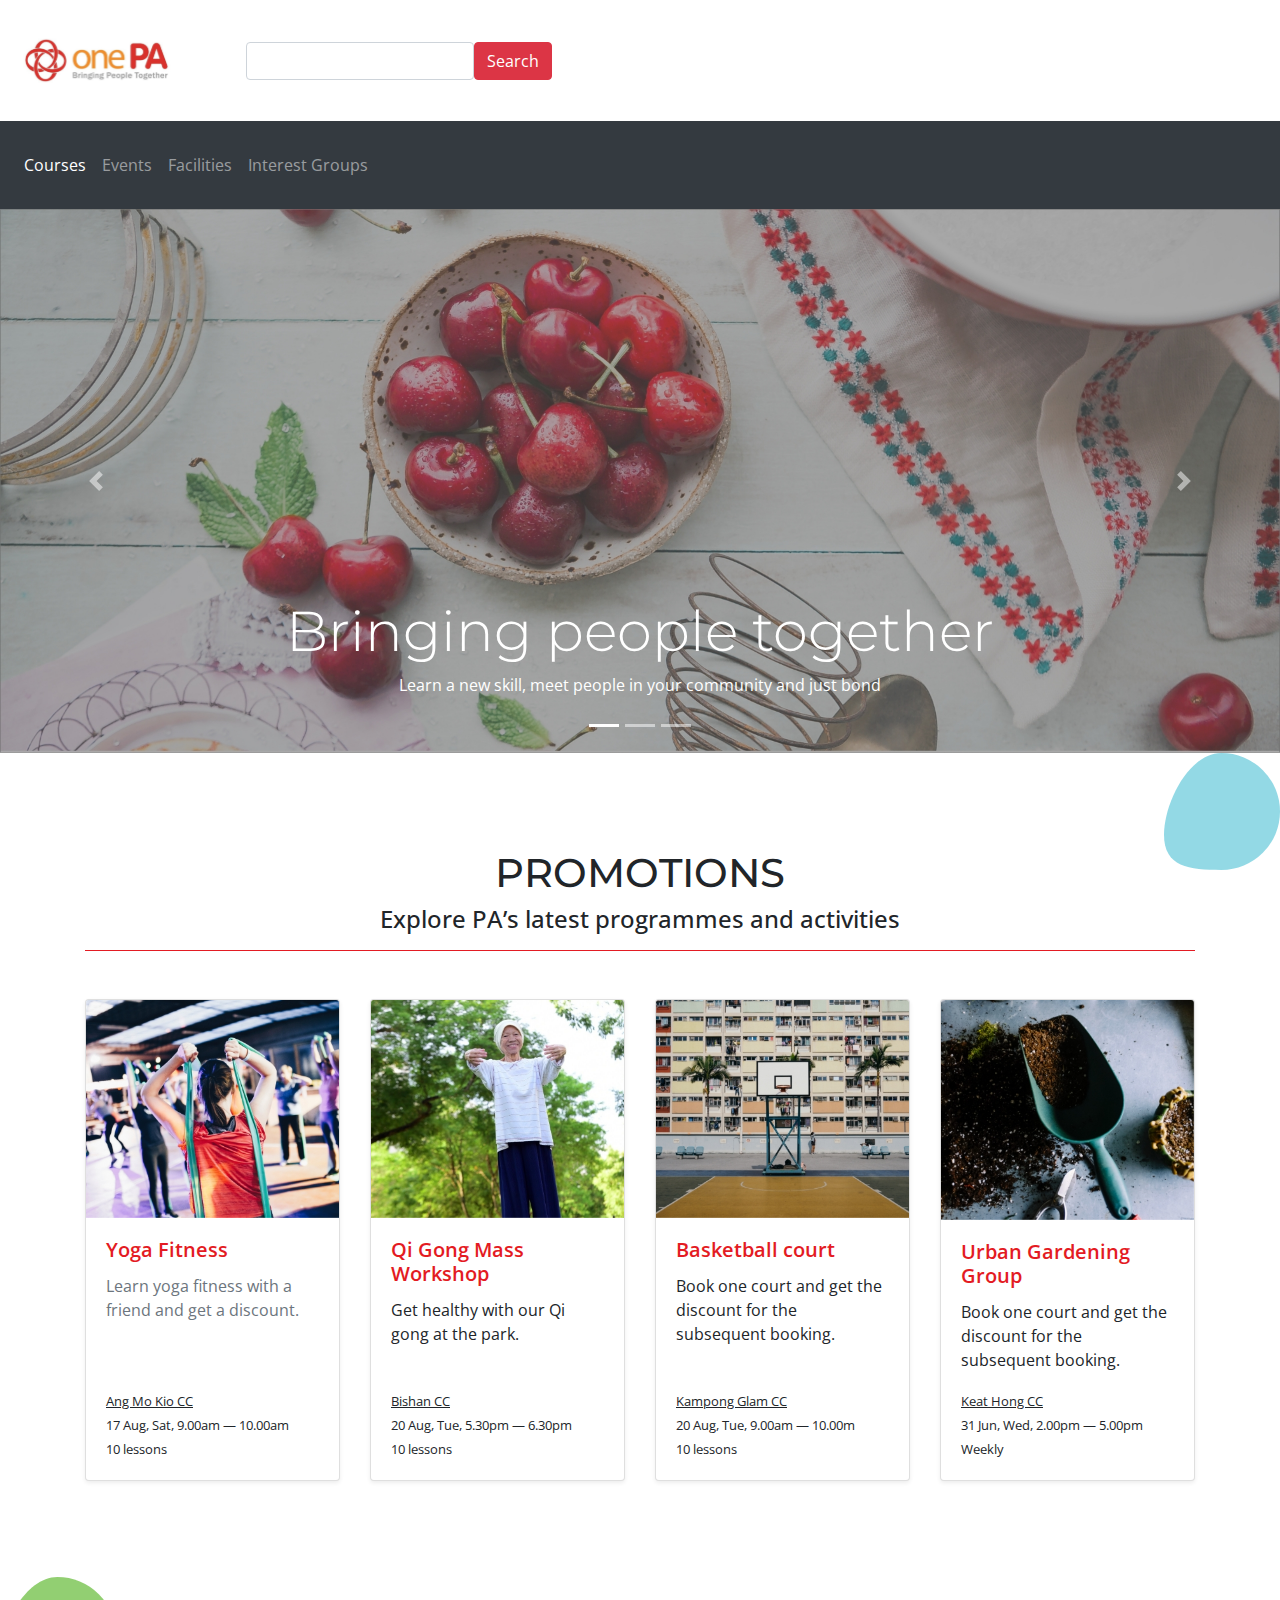
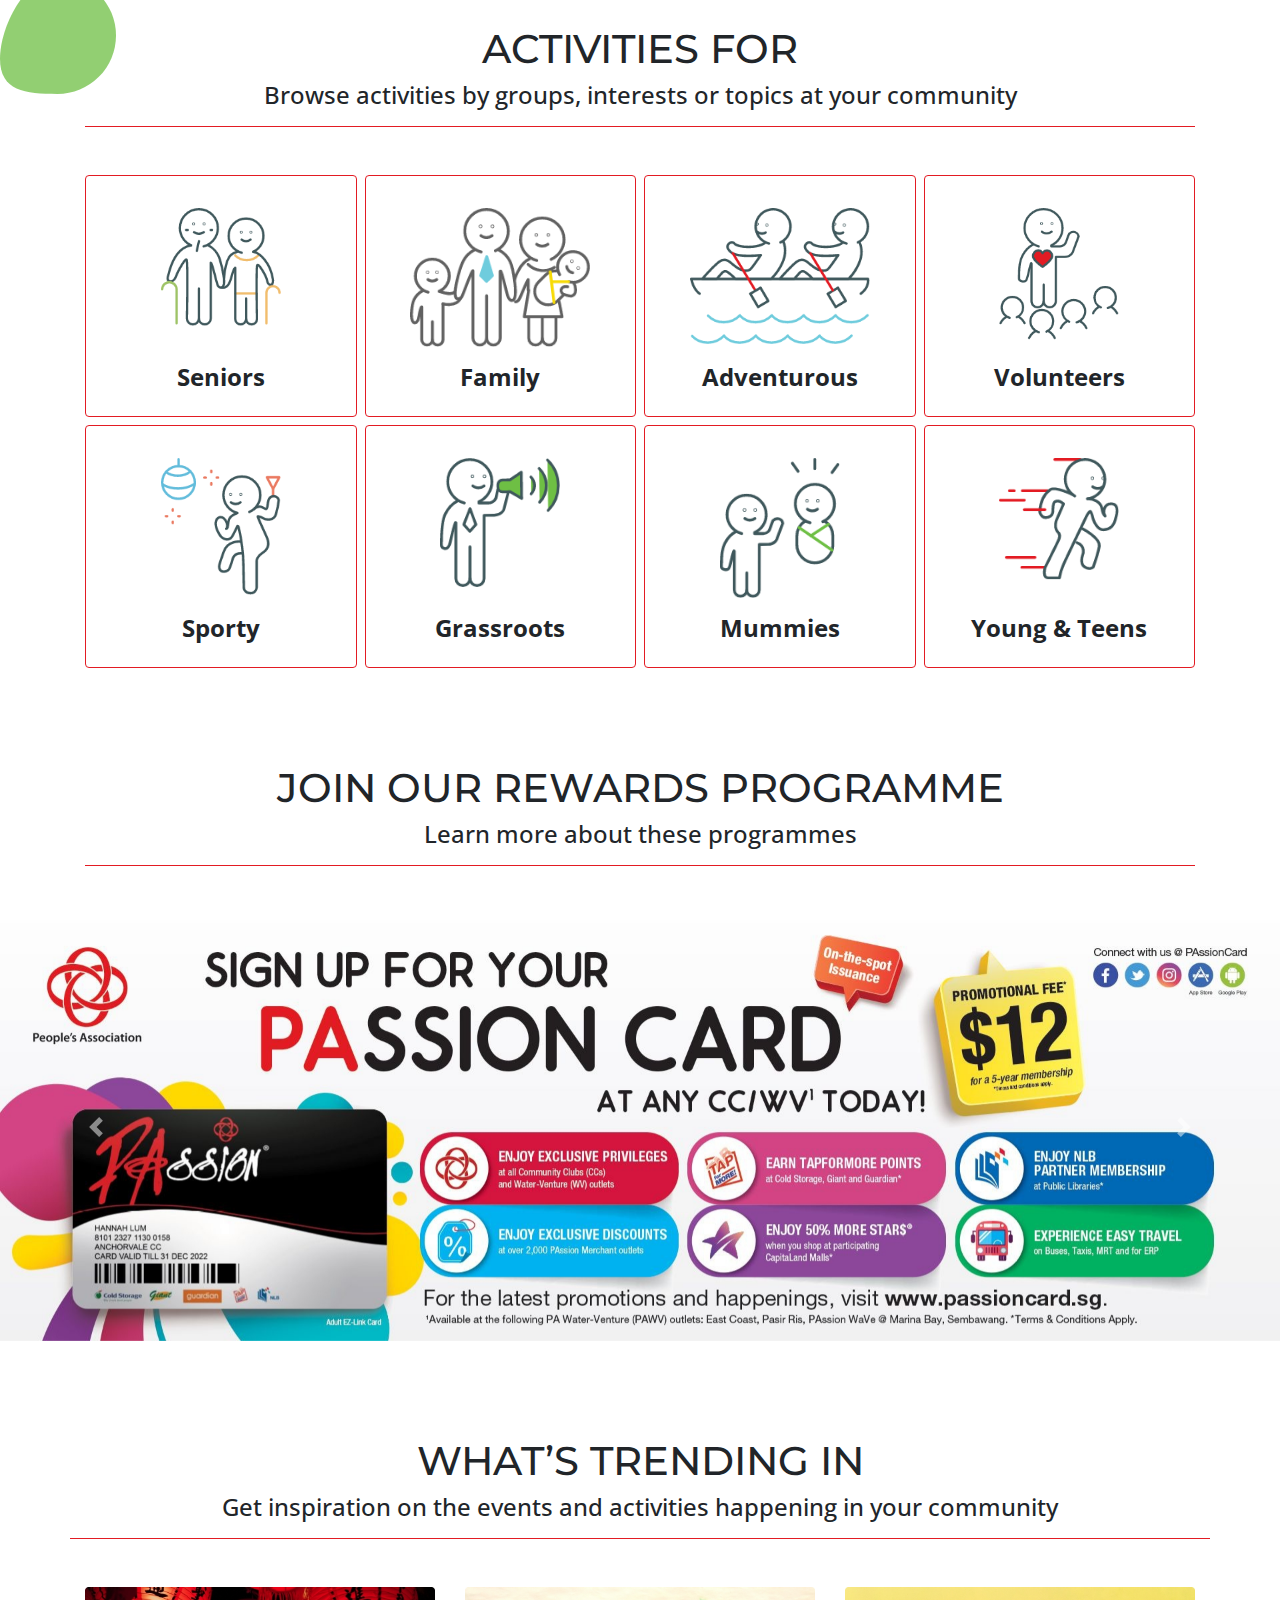
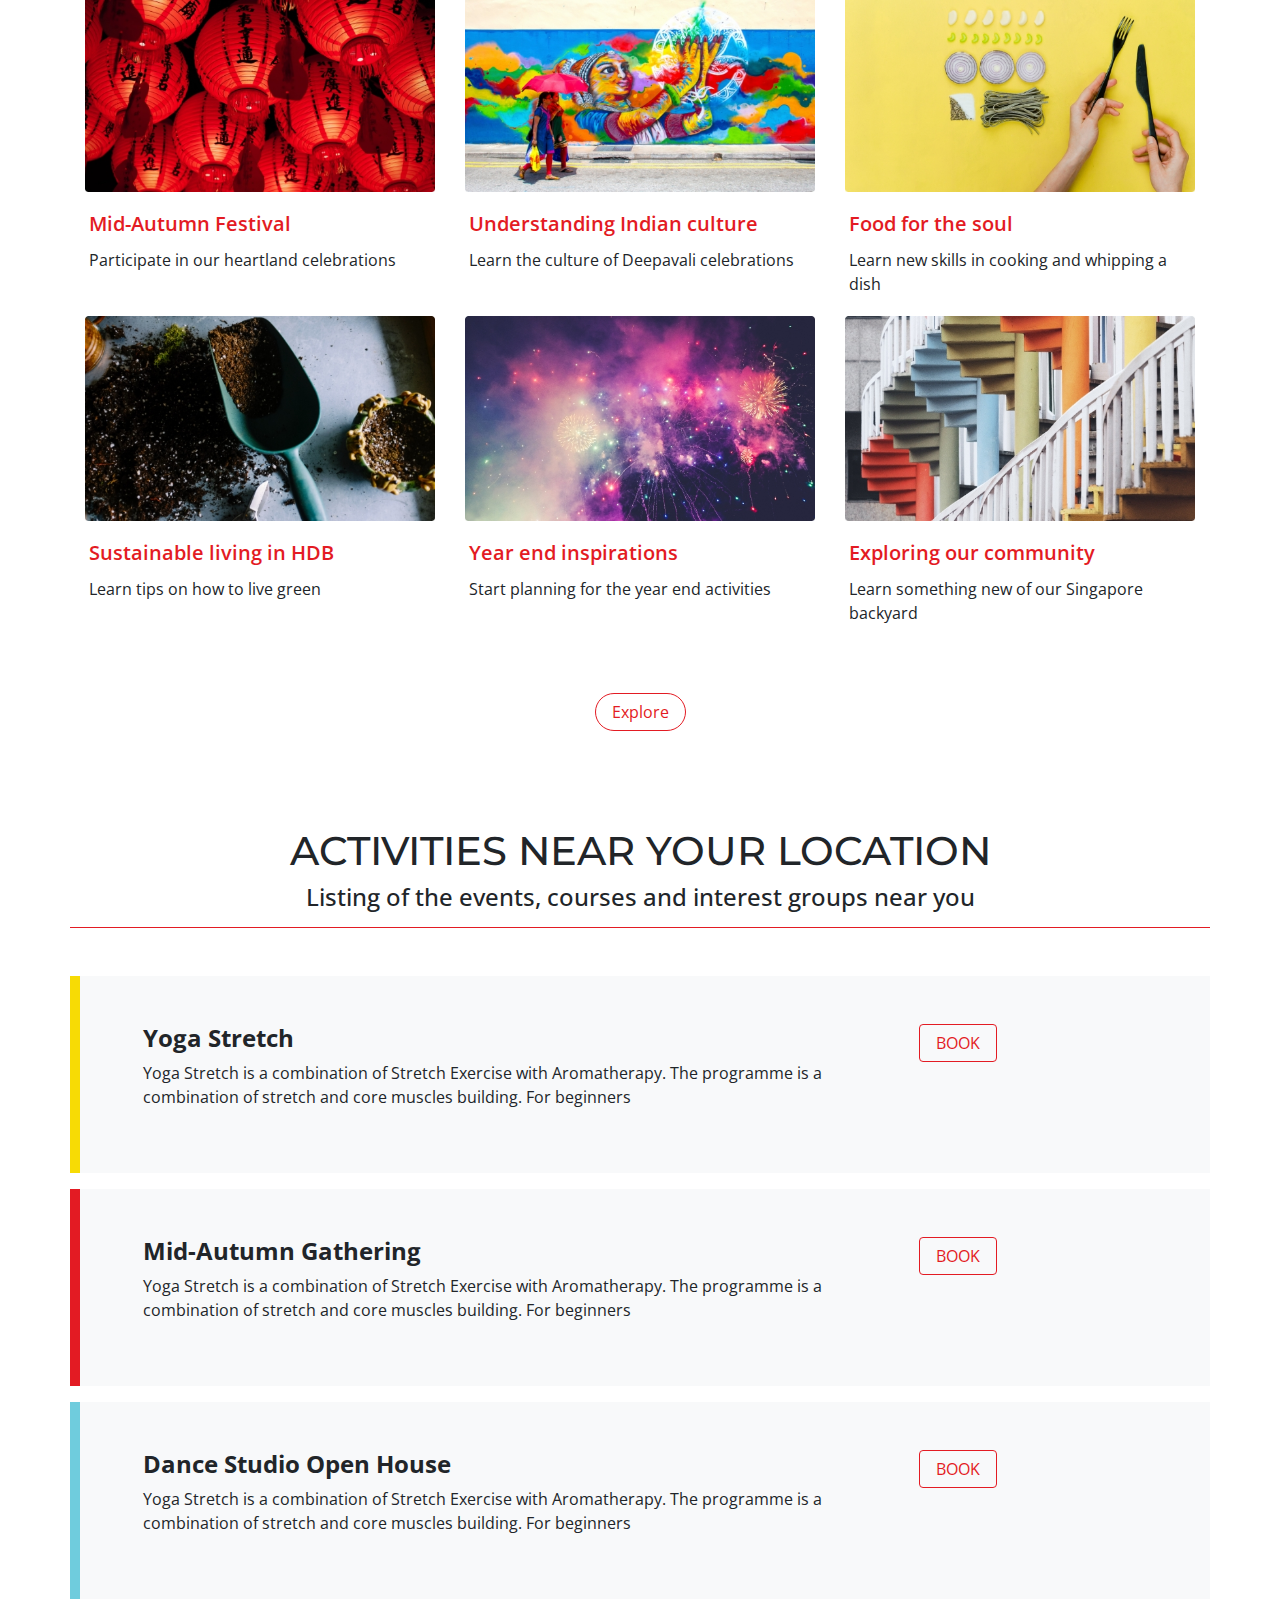
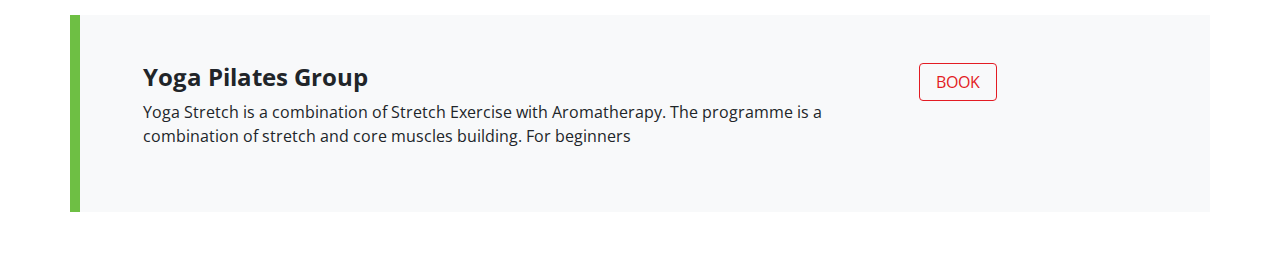
==== PA/index.html @ 2319638d "Add files via upload" ====
<!doctype html>
<html lang="en">
  <head>
    <!-- Required meta tags -->
    <meta charset="utf-8">
    <meta name="viewport" content="width=device-width, initial-scale=1, shrink-to-fit=no">

    <!-- Bootstrap CSS -->
    <link rel="stylesheet" href="https://stackpath.bootstrapcdn.com/bootstrap/4.3.1/css/bootstrap.min.css" integrity="sha384-ggOyR0iXCbMQv3Xipma34MD+dH/1fQ784/j6cY/iJTQUOhcWr7x9JvoRxT2MZw1T" crossorigin="anonymous">
    <link rel="stylesheet" href="css/bootstrap.min.css">
    <link rel="stylesheet" href="css/custom.css">
   

    <title>OnePA</title>
  </head>
  <body>
    <header class="navbar navbar-expand-lg">
      <form class="form-inline"> 
        <a href="#" class="navbar-brand"><img class="w-75" src="img/logo.svg"></a>
        <input type="search" class="form-control">
        <input type="button" class="btn btn-danger" value="Search">
      </form>
    </header>
    <nav class="navbar navbar-expand-lg navbar-dark bg-dark py-4">
        
        <button class="navbar-toggler" type="button" data-toggle="collapse" data-target="#navbarNavAltMarkup" aria-controls="navbarNavAltMarkup" aria-expanded="false" aria-label="Toggle navigation">
          <span class="navbar-toggler-icon"></span>
        </button>
        <div class="collapse navbar-collapse" id="navbarNavAltMarkup">
          <div class="navbar-nav">
            <a class="nav-item nav-link active" href="#">Courses</a>
            <a class="nav-item nav-link " href="#">Events</a>
            <a class="nav-item nav-link " href="#">Facilities</a>
            <a class="nav-item nav-link " href="#">Interest Groups</a>

          </div>
        </div>
      </nav>

      <main role="main">
          <div id="myCarousel" class="carousel slide" data-ride="carousel">
              <ol class="carousel-indicators">
                <li data-target="#myCarousel" data-slide-to="0" class="active"></li>
                <li data-target="#myCarousel" data-slide-to="1"></li>
                <li data-target="#myCarousel" data-slide-to="2"></li>
              </ol>
              <div class="carousel-inner">
                <div class="carousel-item active">
                  <img src="img/hero1.jpg" class="d-block w-100" alt="">
                  <div class="container">
                    <div class="carousel-caption">
                      <h1 class="display-4">Bringing people together</h1>
                      <p>Learn a new skill, meet people in your community and just bond</p>
                    </div>
                  </div>
                </div>
                <div class="carousel-item">
                  <img src="img/hero2.jpg" class="d-block w-100" alt="">
                  <div class="container">
                    <div class="carousel-caption">
                      <h1 class="display-4">Bond, live, learn, play</h1>
                      <p>Make new friends, learn a new skill or get to know your neighbours</p>
                    </div>
                  </div>
                </div>
                <div class="carousel-item">
                    <img src="img/hero3.jpg" class="d-block w-100" alt="">                  
                    <div class="container">
                    <div class="carousel-caption">
                      <h1 class="display-4">Bond with people</h1>
                      <p>Learn a new skill, meet people in your community and just bond</p>
                    </div>
                  </div>
                </div>
              </div>
              <a class="carousel-control-prev" href="#myCarousel" role="button" data-slide="prev">
                <span class="carousel-control-prev-icon" aria-hidden="true"></span>
                <span class="sr-only">Previous</span>
              </a>
              <a class="carousel-control-next" href="#myCarousel" role="button" data-slide="next">
                <span class="carousel-control-next-icon" aria-hidden="true"></span>
                <span class="sr-only">Next</span>
              </a>
            </div><!-- homepage carousel -->
            
            <section id="promotions" class="py-5">
              <div class="container">

              <div class="col-lg-12 mx-auto pt-5 text-center border-bottom-section">
                <h1 class="text-uppercase">PROMOTIONS</h1>
                <h4 class="mb-3">Explore PA&rsquo;s latest programmes and activities</h4>
              </div>

              <div class="card-deck my-5">
                  <div class="card shadow-sm">
                    <img src="img/img_card1.jpg" class="card-img-top w-100" alt="...">
                    <div class="card-body d-flex flex-column">
                      <h5 class="card-title">Yoga Fitness</h5>
                      <p class="card-text text-muted">Learn yoga fitness with a friend and get a discount.</p>
                      <p class="card-text mt-auto"><small><u>Ang Mo Kio CC</u><br>17 Aug, Sat, 9.00am &mdash; 10.00am<br>
                          10 lessons</small></p>
                    </div>
                  </div>
                  <div class="card shadow-sm">
                    <img src="img/img_card2.jpg" class="card-img-top w-100" alt="...">
                    <div class="card-body d-flex flex-column">
                      <h5 class="card-title">Qi Gong Mass Workshop</h5>
                      <p class="card-text">Get healthy with our Qi gong at the  park.</p>
                      <p class="card-text mt-auto"><small><u>Bishan CC</u><br>20 Aug, Tue, 5.30pm &mdash; 6.30pm<br>
                        10 lessons</small></p>
                    </div>
                  </div>
                  <div class="card shadow-sm">
                    <img src="img/img_card3.jpg" class="card-img-top w-100" alt="...">
                    <div class="card-body d-flex flex-column">
                      <h5 class="card-title">Basketball court</h5>
                      <p class="card-text">Book one court and get the discount for the subsequent booking.</p>
                      <p class="card-text mt-auto"><small><u>Kampong Glam CC</u><br>20 Aug, Tue, 9.00am &mdash; 10.00m<br>
                        10 lessons</small></p>
                    </div>
                  </div>
                  <div class="card shadow-sm">
                      <img src="img/img_card4.jpg" class="card-img-top w-100" alt="...">
                      <div class="card-body d-flex flex-column">
                          <h5 class="card-title">Urban Gardening Group</h5>
                          <p class="card-text">Book one court and get the discount for the subsequent booking.</p>
                          <p class="card-text mt-auto"><small><u>Keat Hong CC</u><br>31 Jun, Wed, 2.00pm &mdash; 5.00pm<br>
                            Weekly</small></p>
                      </div>
                    </div>
                </div><!--card-deck-->

             </div><!-- container -->
            </section><!-- promotions -->

            <section id="activities" class="py-5">
              <div class="container">
                <div class="col-lg-12 mx-auto mb-5 text-center border-bottom-section">
                  <h1 class="text-uppercase">ACTIVITIES FOR</h1>
                  <h4 class="mb-3">Browse activities by groups, interests or topics at your community</h4>
                </div>
                  <div class="container text-center">
                    <div class="row">
                      <div class="col pa-border mr-1 py-3 d-flex flex-column rounded">
                        <img src="img/seniors.png" class="mx-auto w-50 my-3" alt="...">
                        <h4 class="font-weight-bold mt-auto">Seniors</h4>   
                      </div>
                      
                      <div class="col pa-border mx-1 py-3 d-flex flex-column rounded">
                        <img src="img/family.png" class="mx-auto w-75 my-3" alt="...">
                        <h4 class="font-weight-bold mt-auto">Family</h4> 
                      </div>
                      <div class="col pa-border mx-1 py-3 d-flex flex-column rounded">
                        <img src="img/adventurous.png" class="mx-auto w-75 my-3" alt="...">
                        <h4 class="font-weight-bold mt-auto">Adventurous</h4> 
                      </div>
                      <div class="col pa-border ml-1 py-3 d-flex flex-column rounded">
                        <img src="img/volunteers.png" class="mx-auto w-50 my-3" alt="...">
                        <h4 class="font-weight-bold mt-auto">Volunteers</h4> 
                      </div>
                      <div class="w-100 my-1"></div>
                      <div class="col pa-border mr-1 py-3 d-flex flex-column rounded">
                        <img src="img/sporty.png" class="mx-auto w-50 my-3" alt="...">
                        <h4 class="font-weight-bold mt-auto">Sporty</h4>   
                      </div>
                      
                      <div class="col pa-border mx-1 py-3 d-flex flex-column rounded">
                        <img src="img/grassroots.png" class="mx-auto w-50 my-3" alt="...">
                        <h4 class="font-weight-bold mt-auto">Grassroots</h4> 
                      </div>
                      <div class="col pa-border mx-1 py-3 d-flex flex-column rounded">
                        <img src="img/mummies.png" class="mx-auto w-50 my-3" alt="...">
                        <h4 class="font-weight-bold mt-auto">Mummies</h4> 
                      </div>
                      <div class="col pa-border ml-1 py-3 d-flex flex-column rounded">
                        <img src="img/teens.png" class="mx-auto w-50 my-3" alt="...">
                        <h4 class="font-weight-bold mt-auto">Young &amp; Teens</h4> 
                      </div>
                    </div>
                  </div><!-- row -->
                  
                </div><!-- container -->
              
                    
            </section><!-- activities -->

            <section id="rewards" class="py-5">
                <div class="container">
                    <div class="col-lg-12 mx-auto mb-5 text-center border-bottom-section">
                        <h1 class="text-uppercase">Join our rewards programme</h1>
                        <h4 class="mb-3">Learn more about these programmes</h4>
                      </div>
                </div>
                <div id="carouselExampleControls" class="carousel slide" data-ride="carousel">
                    <div class="carousel-inner">
                      <div class="carousel-item active">
                        <img src="img/rewards_img1.jpg" class="d-block w-100" alt="...">
                      </div>
                      <div class="carousel-item">
                        <img src="img/rewards_img2.jpg" class="d-block w-100" alt="...">
                      </div>
                      <div class="carousel-item">
                        <img src="img/rewards_img3.jpg" class="d-block w-100" alt="...">
                      </div>
                    </div>
                    <a class="carousel-control-prev" href="#carouselExampleControls" role="button" data-slide="prev">
                      <span class="carousel-control-prev-icon" aria-hidden="true"></span>
                      <span class="sr-only">Previous</span>
                    </a>
                    <a class="carousel-control-next" href="#carouselExampleControls" role="button" data-slide="next">
                      <span class="carousel-control-next-icon" aria-hidden="true"></span>
                      <span class="sr-only">Next</span>
                    </a>
                  </div>
            </section><!-- rewards -->

            <section id="trending" class="py-5">
                <div class="container">
                  <div class="row">
                    <div class="col-lg-12 mx-auto mb-5 text-center border-bottom-section">
                        <h1 class="text-uppercase">What&rsquo;s trending in</h1>
                        <h4 class="mb-3">Get inspiration on the events and activities happening in your community</h4>
                      </div>  
                  </div>
                
                  <div class="row">
                    <div class="col-lg-12">
                        <div class="card-deck">
                            <div class="card border-0">
                              <img src="img/henry-co-568066-unsplash.jpg" class="card-img-top" alt="...">
                              <div class="card-body ml-n3">
                                <h5 class="card-title ">Mid-Autumn Festival</h5>
                                <p class="card-text">Participate in our heartland celebrations</p>
                              </div>
                            </div>
                            <div class="card border-0">
                              <img src="img/nick-fewings-1454405-unsplash.jpg" class="card-img-top" alt="...">
                              <div class="card-body ml-n3">
                                <h5 class="card-title">Understanding Indian culture</h5>
                                <p class="card-text">Learn the culture of Deepavali celebrations</p>
                              </div>
                            </div>
                            <div class="card border-0">
                              <img src="img/toa-heftiba-530183-unsplash.jpg" class="card-img-top" alt="...">
                              <div class="card-body ml-n3">
                                <h5 class="card-title">Food for the soul</h5>
                                <p class="card-text">Learn new skills in cooking and whipping a dish</p>
                              </div>
                            </div>
                          </div>
        
                          <div class="card-deck">
                              <div class="card border-0">
                                <img src="img/neslihan-gunaydin-3493-unsplash.jpg" class="card-img-top" alt="...">
                                <div class="card-body ml-n3">
                                  <h5 class="card-title">Sustainable living in HDB</h5>
                                  <p class="card-text">Learn tips on how to live green</p>
                                </div>
                              </div>
                              <div class="card border-0">
                                <img src="img/mike-enerio-1194391-unsplash.jpg" class="card-img-top" alt="...">
                                <div class="card-body ml-n3">
                                  <h5 class="card-title">Year end inspirations</h5>
                                  <p class="card-text">Start planning for the year end activities </p>
                                </div>
                              </div>
                              <div class="card border-0">
                                <img src="img/cj-dayrit-1374243-unsplash.jpg" class="card-img-top" alt="...">
                                <div class="card-body ml-n3">
                                  <h5 class="card-title">Exploring our community</h5>
                                  <p class="card-text">Learn something new of our Singapore backyard</p>
                                </div>
                              </div>
                            </div>

                      </div>
                    </div>  
                  
                    <div class="row">
                      <div class="col-lg-12 text-center pt-5">
                          <button type="button" class="btn btn-pa-outline rounded-pill px-3">Explore</button>
                      </div>
                    </div>
                    
                </div>
            </section><!-- trending -->

            <section id="location" class="py-5">
              <div class="container">
                  <div class="row">
                      <div class="col-lg-12 mx-auto mb-5 text-center border-bottom-section">
                          <h1 class="text-uppercase">Activities near your location</h1>
                          <h4 class="mb-3">Listing of the events, courses and interest groups near you</h4>
                      </div>  
                  </div>
                  <!-- ticket stub style list of items -->
                  <div class="row border-pa-courses p-5 mb-3 bg-light">
                    <div class="col-lg-9">
                      <h4 class="font-weight-bold text-capitalize">Yoga stretch</h4>
                      <p>Yoga Stretch is a combination of Stretch Exercise with Aromatherapy. The programme is a combination of stretch and core muscles building. For beginners</p>
                    </div>
                    <div class="col-lg-3">
                      <button type="button" class="btn btn-pa-outline rounded px-3">BOOK</button>
                    </div>
                  </div>

                  <div class="row border-pa-events p-5 mb-3 bg-light">
                    <div class="col-lg-9">
                      <h4 class="font-weight-bold text-capitalize">Mid-autumn gathering</h4>
                      <p>Yoga Stretch is a combination of Stretch Exercise with Aromatherapy. The programme is a combination of stretch and core muscles building. For beginners</p>
                    </div>
                    <div class="col-lg-3">
                      <button type="button" class="btn btn-pa-outline rounded px-3">BOOK</button>
                    </div>
                  </div>

                  <div class="row border-pa-facilities p-5 mb-3 bg-light">
                    <div class="col-lg-9">
                      <h4 class="font-weight-bold text-capitalize">Dance studio open house</h4>
                      <p>Yoga Stretch is a combination of Stretch Exercise with Aromatherapy. The programme is a combination of stretch and core muscles building. For beginners</p>
                    </div>
                    <div class="col-lg-3">
                      <button type="button" class="btn btn-pa-outline rounded px-3">BOOK</button>
                    </div>
                  </div>


                  <div class="row border-pa-groups p-5 mb-3 bg-light">
                    <div class="col-lg-9">
                      <h4 class="font-weight-bold text-capitalize">Yoga pilates group</h4>
                      <p>Yoga Stretch is a combination of Stretch Exercise with Aromatherapy. The programme is a combination of stretch and core muscles building. For beginners</p>
                    </div>
                    <div class="col-lg-3">
                      <button type="button" class="btn btn-pa-outline rounded px-3">BOOK</button>
                    </div>
                  </div>

              </div>
            </section><!-- location -->
              
           
      
      
      
          </main>


    <!-- Optional JavaScript -->
    <!-- jQuery first, then Popper.js, then Bootstrap JS -->
    <script src="https://code.jquery.com/jquery-3.3.1.slim.min.js" integrity="sha384-q8i/X+965DzO0rT7abK41JStQIAqVgRVzpbzo5smXKp4YfRvH+8abtTE1Pi6jizo" crossorigin="anonymous"></script>
    <script src="https://cdnjs.cloudflare.com/ajax/libs/popper.js/1.14.7/umd/popper.min.js" integrity="sha384-UO2eT0CpHqdSJQ6hJty5KVphtPhzWj9WO1clHTMGa3JDZwrnQq4sF86dIHNDz0W1" crossorigin="anonymous"></script>
    <script src="https://stackpath.bootstrapcdn.com/bootstrap/4.3.1/js/bootstrap.min.js" integrity="sha384-JjSmVgyd0p3pXB1rRibZUAYoIIy6OrQ6VrjIEaFf/nJGzIxFDsf4x0xIM+B07jRM" crossorigin="anonymous"></script>
  </body>
</html>
---- PA/css/custom.css ----
@import url('https://fonts.googleapis.com/css?family=Montserrat:700|Open+Sans:400,600,800&display=swap');

* {
    font-family: 'Open Sans', sans-serif;
}

h1, h2, h3, .display-1, .display-2, .display-3, .display-4 {
    font-family: 'Montserrat', sans-serif;
    
}

#promotions {
    background: url(../img/blob_bg.svg) top right no-repeat;
}

#activities {
    background: url(../img/activities_bg.svg) top left no-repeat;
}

.card-title {
    color: #E31B23;
    font-weight: 600;
}

.border-bottom-section {
    border-bottom: 1px solid #E31B23;
}

.pa-border {
    border: 1px solid #E31B23;
}

.btn-pa-outline {
    color: #E31B23;
    border-color: #E31B23;
  }

.btn-pa-outline:hover {
    color: #fff;
    background-color: #E31B23;
    border-color: #E31B23;
  }

.border-pa-courses {
    border-left: 10px solid #F7DB05 !important;
}

.border-pa-events {
    border-left: 10px solid #E31B23 !important;
}

.border-pa-groups {
    border-left: 10px solid #6EBF44 !important;
}

.border-pa-facilities {
    border-left: 10px solid #6FCCDD !important;
}
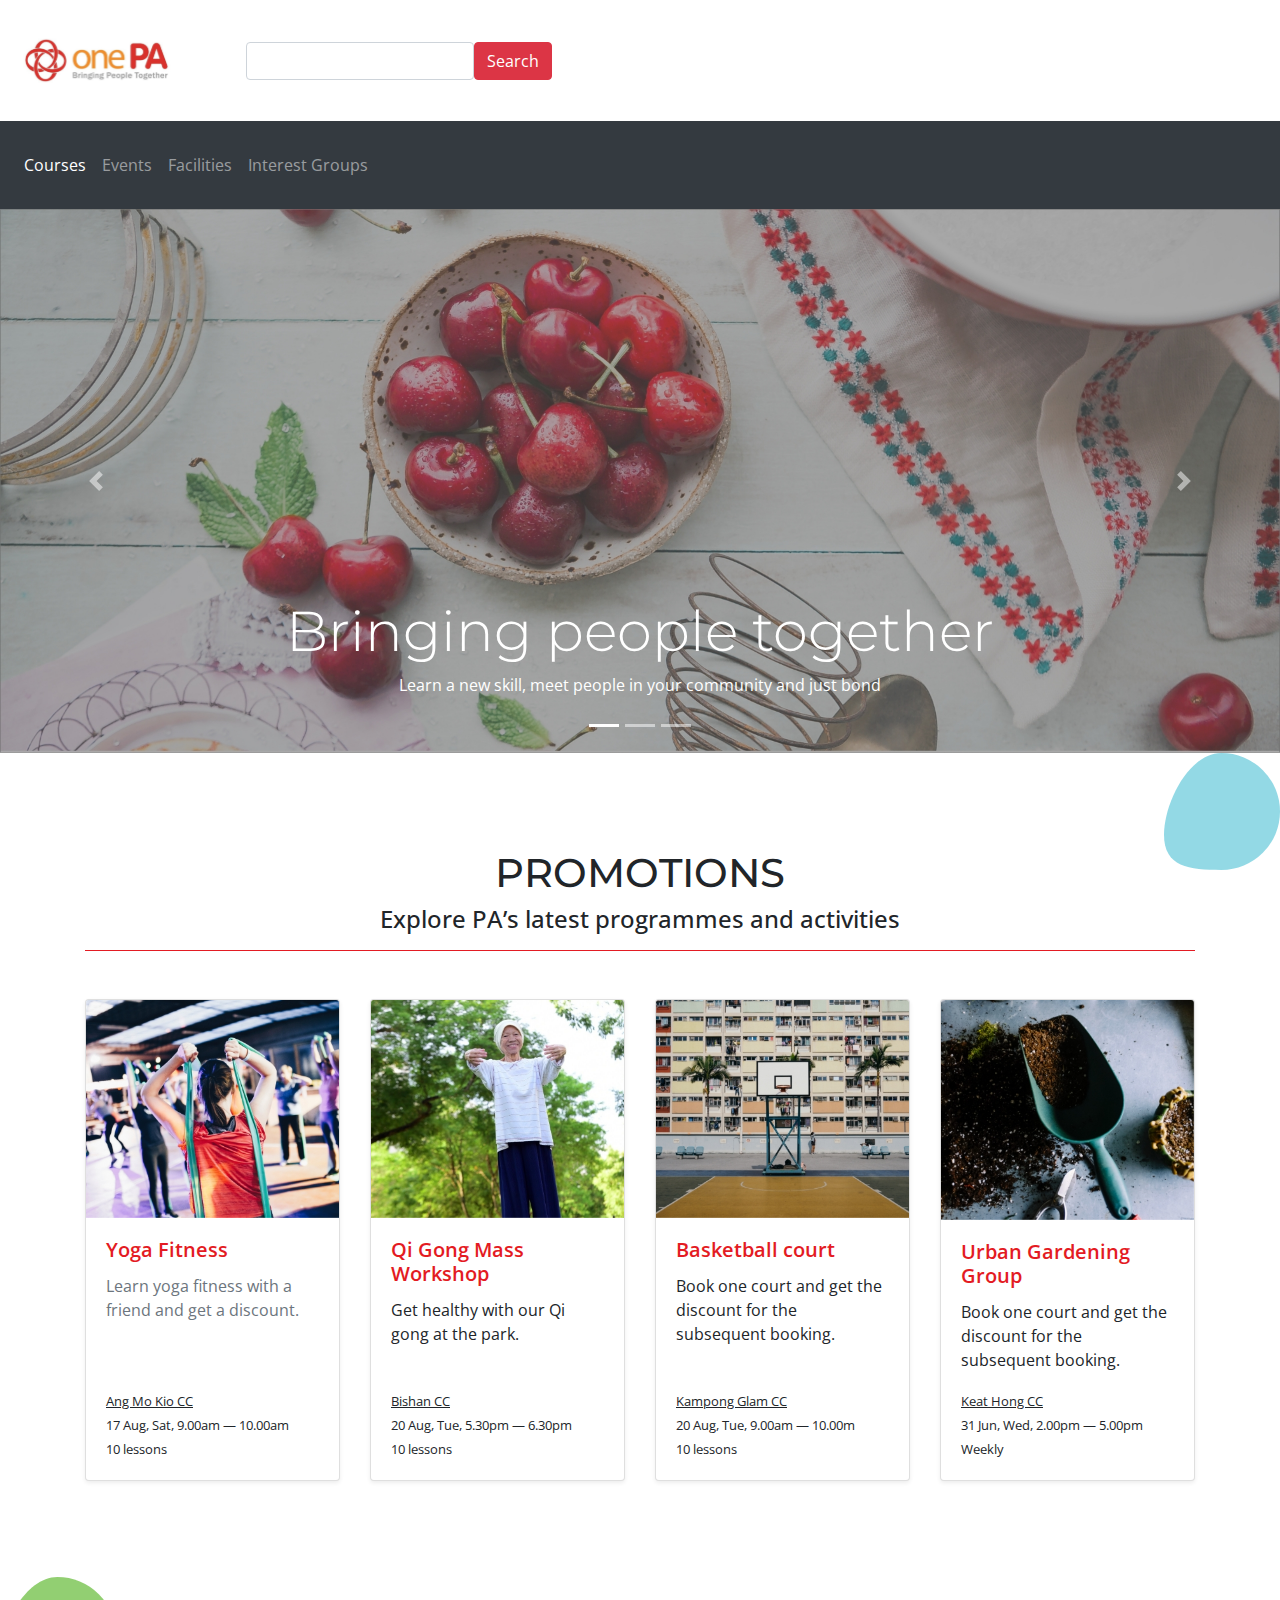
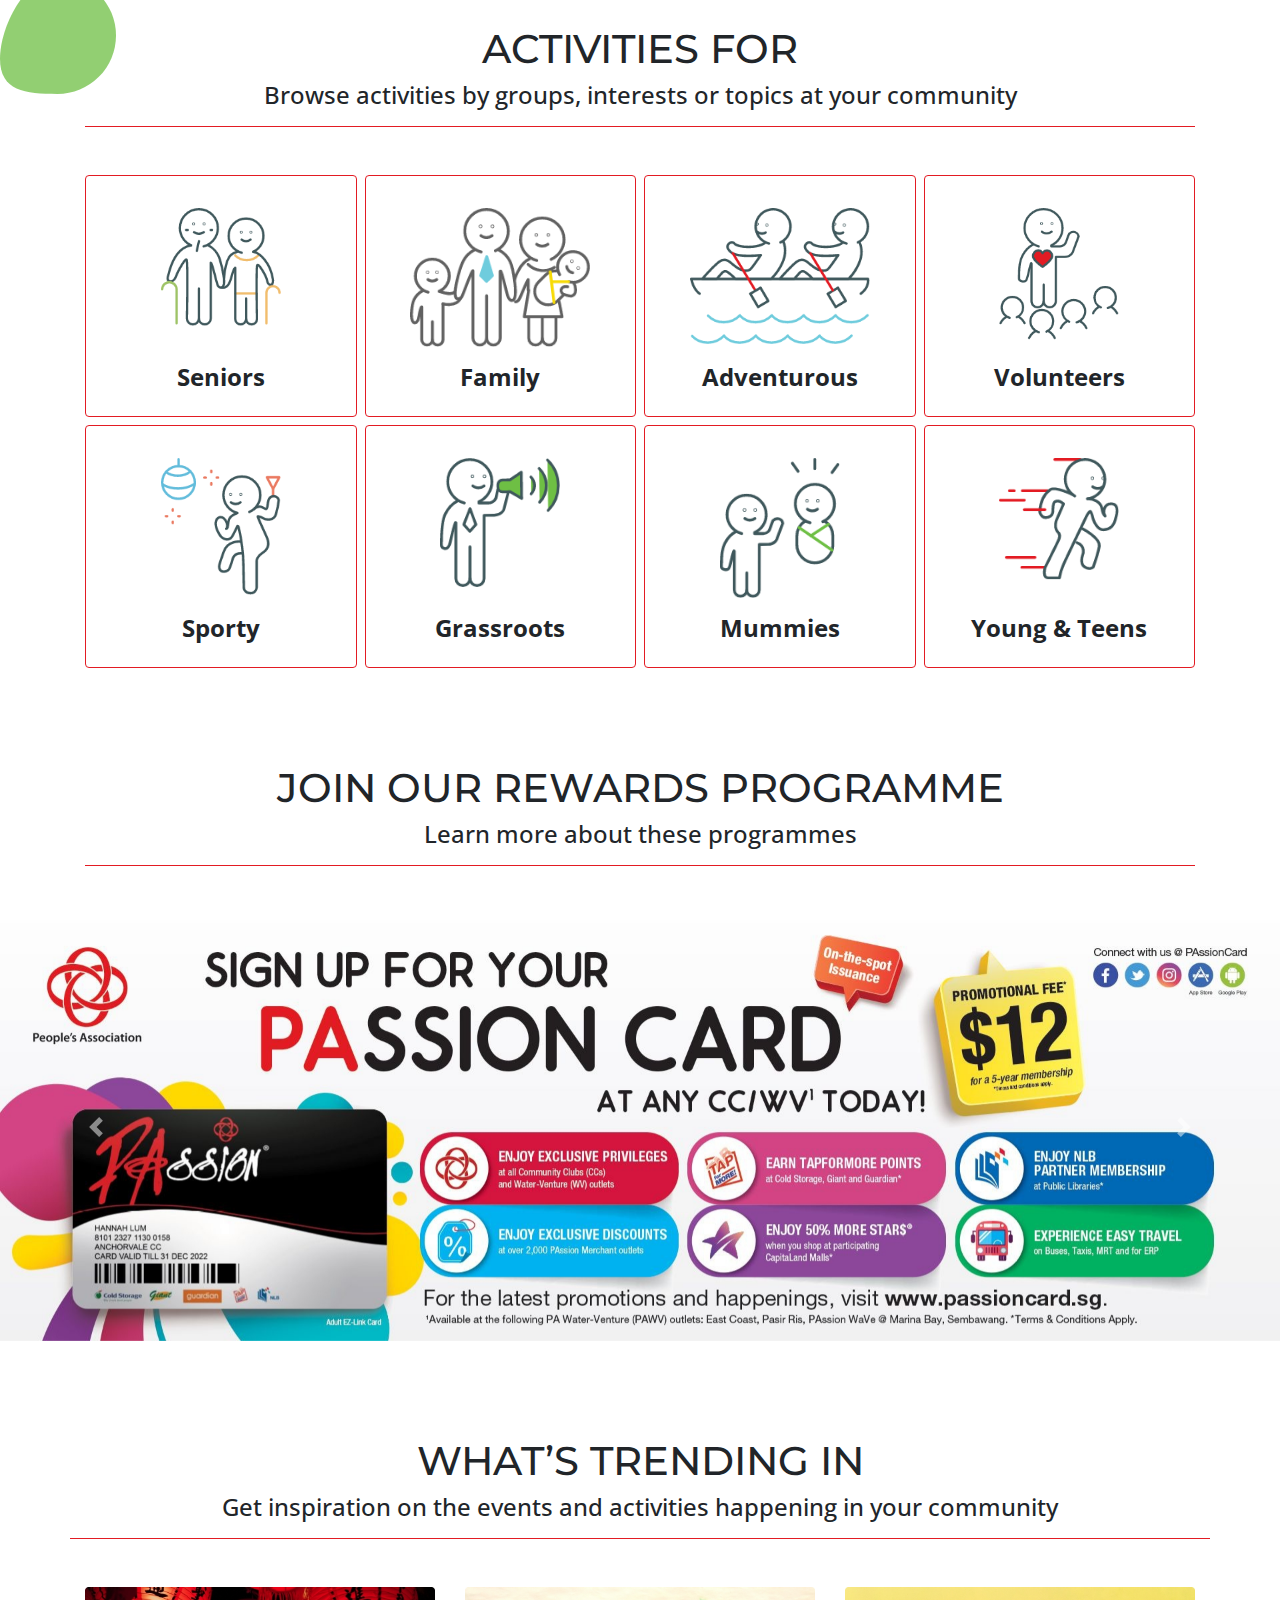
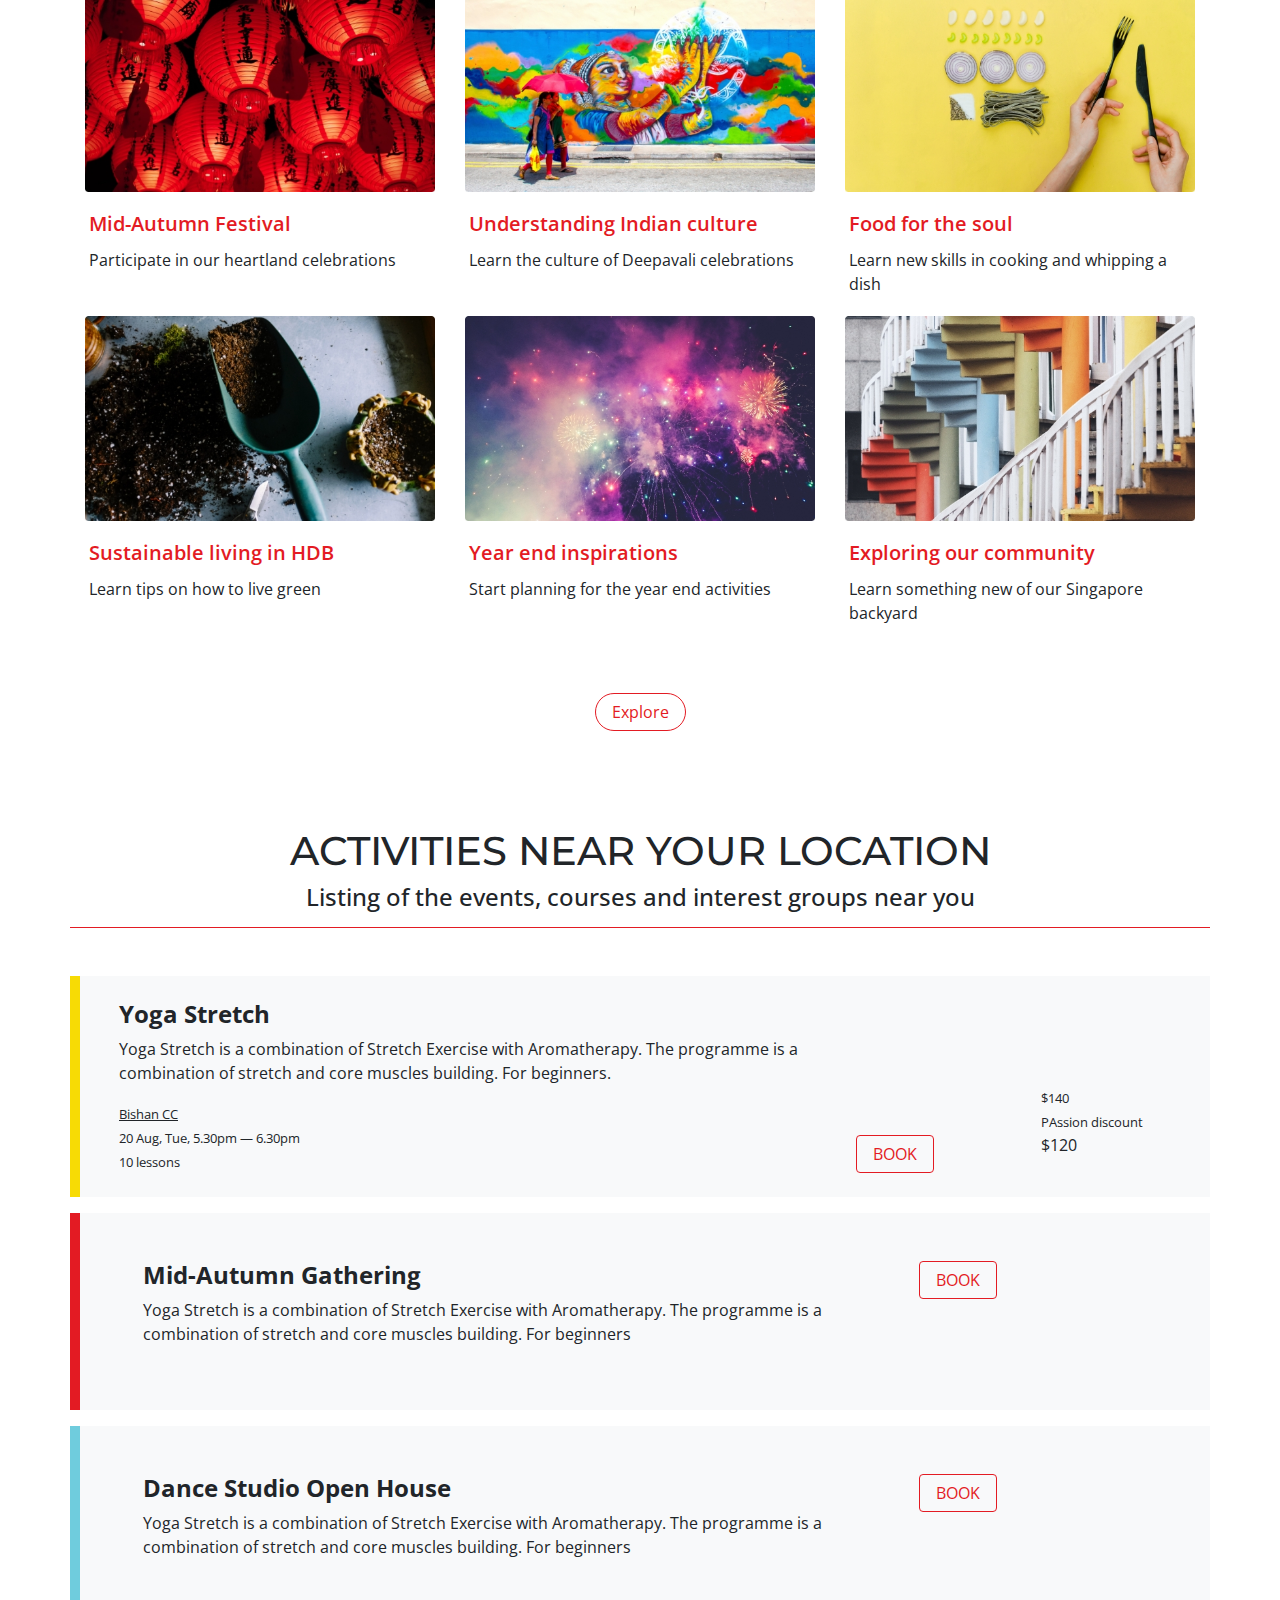
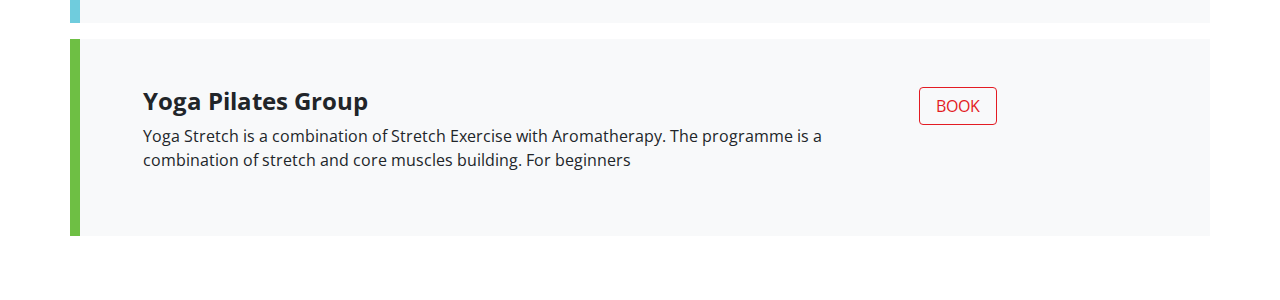
==== commit 79469d34: "Add files via upload" ====
--- a/PA/index.html
+++ b/PA/index.html
@@ -294,17 +294,23 @@
                       </div>  
                   </div>
                   <!-- ticket stub style list of items -->
-                  <div class="row border-pa-courses p-5 mb-3 bg-light">
-                    <div class="col-lg-9">
+                  <div class="row border-pa-courses py-4 pl-4 mb-3 bg-light d-flex align-items-end">
+                    <div class="col-lg-8">
                       <h4 class="font-weight-bold text-capitalize">Yoga stretch</h4>
-                      <p>Yoga Stretch is a combination of Stretch Exercise with Aromatherapy. The programme is a combination of stretch and core muscles building. For beginners</p>
-                    </div>
-                    <div class="col-lg-3">
+                      <p>Yoga Stretch is a combination of Stretch Exercise with Aromatherapy. The programme is a combination of stretch and core muscles building. For beginners.</p>
+                      <p class="card-text mt-auto"><small><u>Bishan CC</u><br>20 Aug, Tue, 5.30pm &mdash; 6.30pm<br>
+                        10 lessons</small></p>
+                    </div>
+                    <div class="col-lg-2">
                       <button type="button" class="btn btn-pa-outline rounded px-3">BOOK</button>
                     </div>
-                  </div>
-
-                  <div class="row border-pa-events p-5 mb-3 bg-light">
+                    <div class="col-lg-2 pb-0">
+                      <small>$140<br>PAssion discount</small>
+                      <p>$120</p>
+                    </div>
+                  </div>
+
+                  <div class="row border-pa-events p-5 mb-3 bg-light ">
                     <div class="col-lg-9">
                       <h4 class="font-weight-bold text-capitalize">Mid-autumn gathering</h4>
                       <p>Yoga Stretch is a combination of Stretch Exercise with Aromatherapy. The programme is a combination of stretch and core muscles building. For beginners</p>
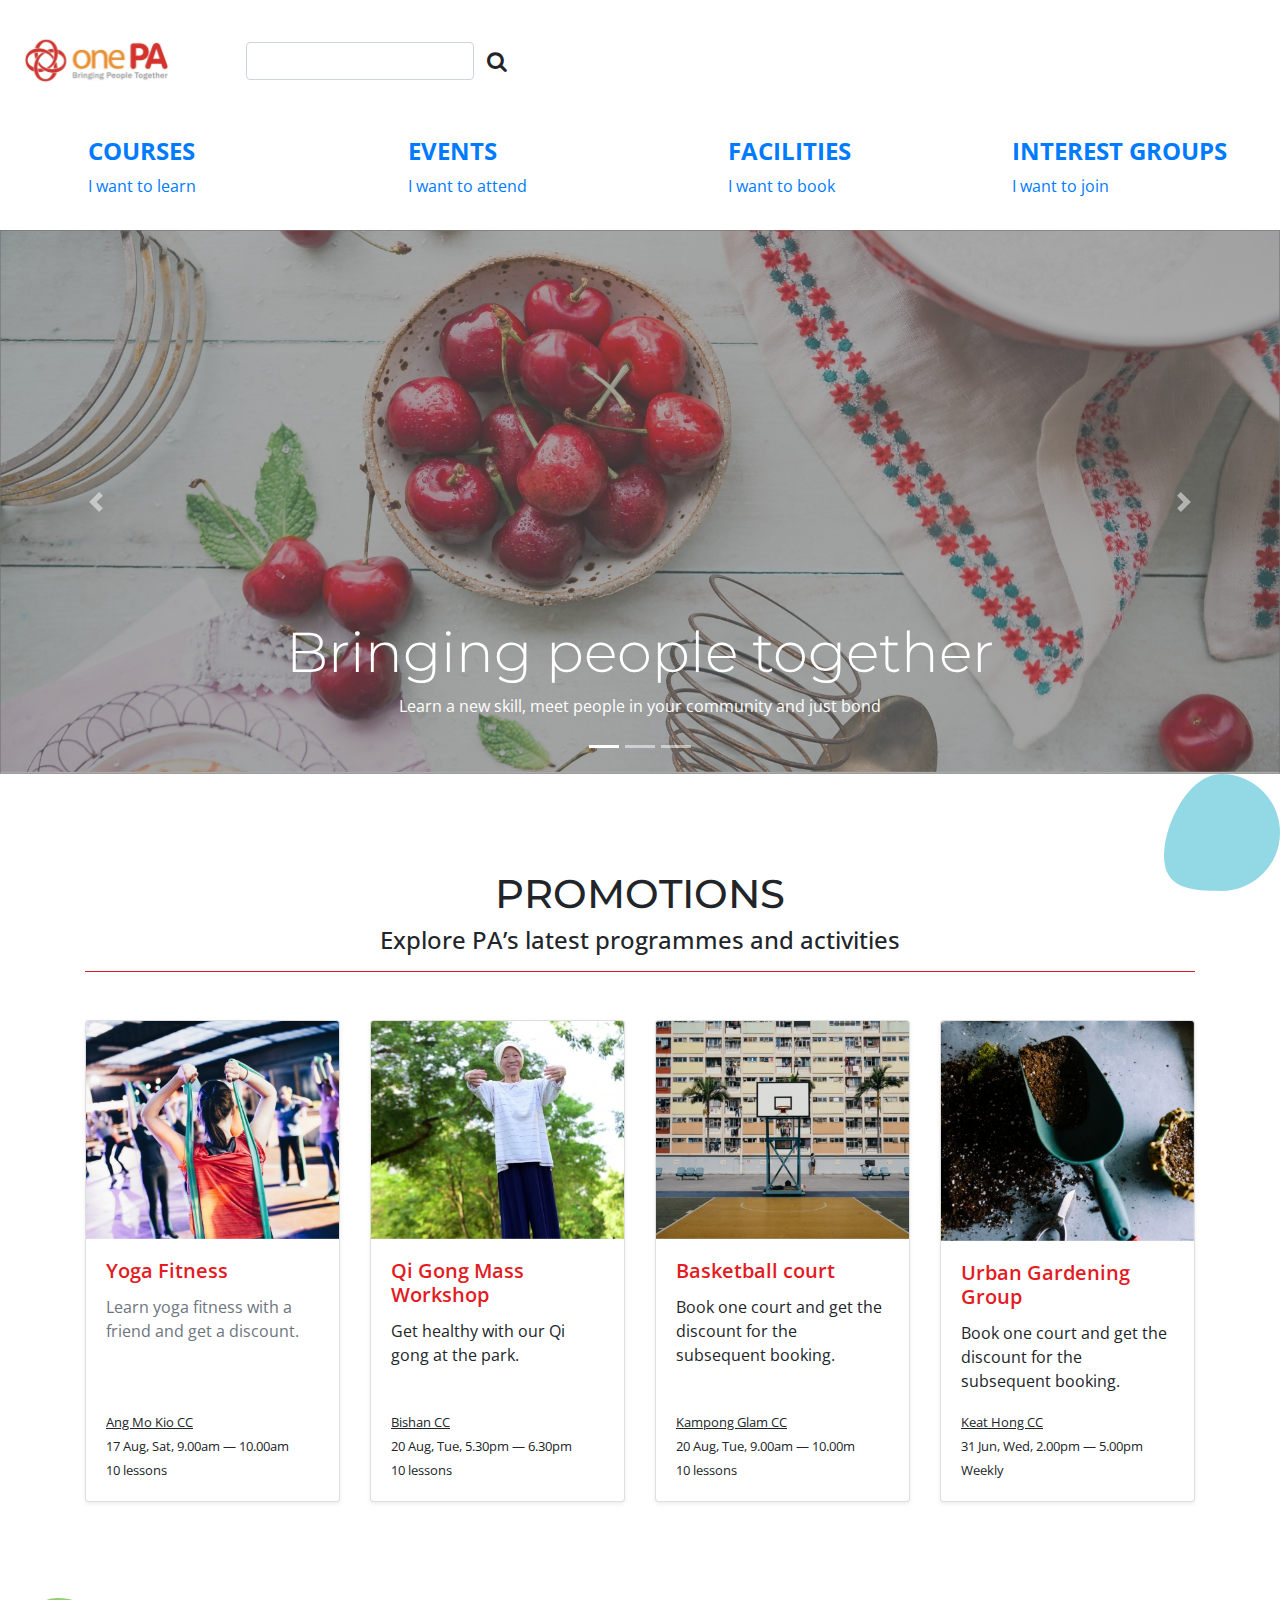
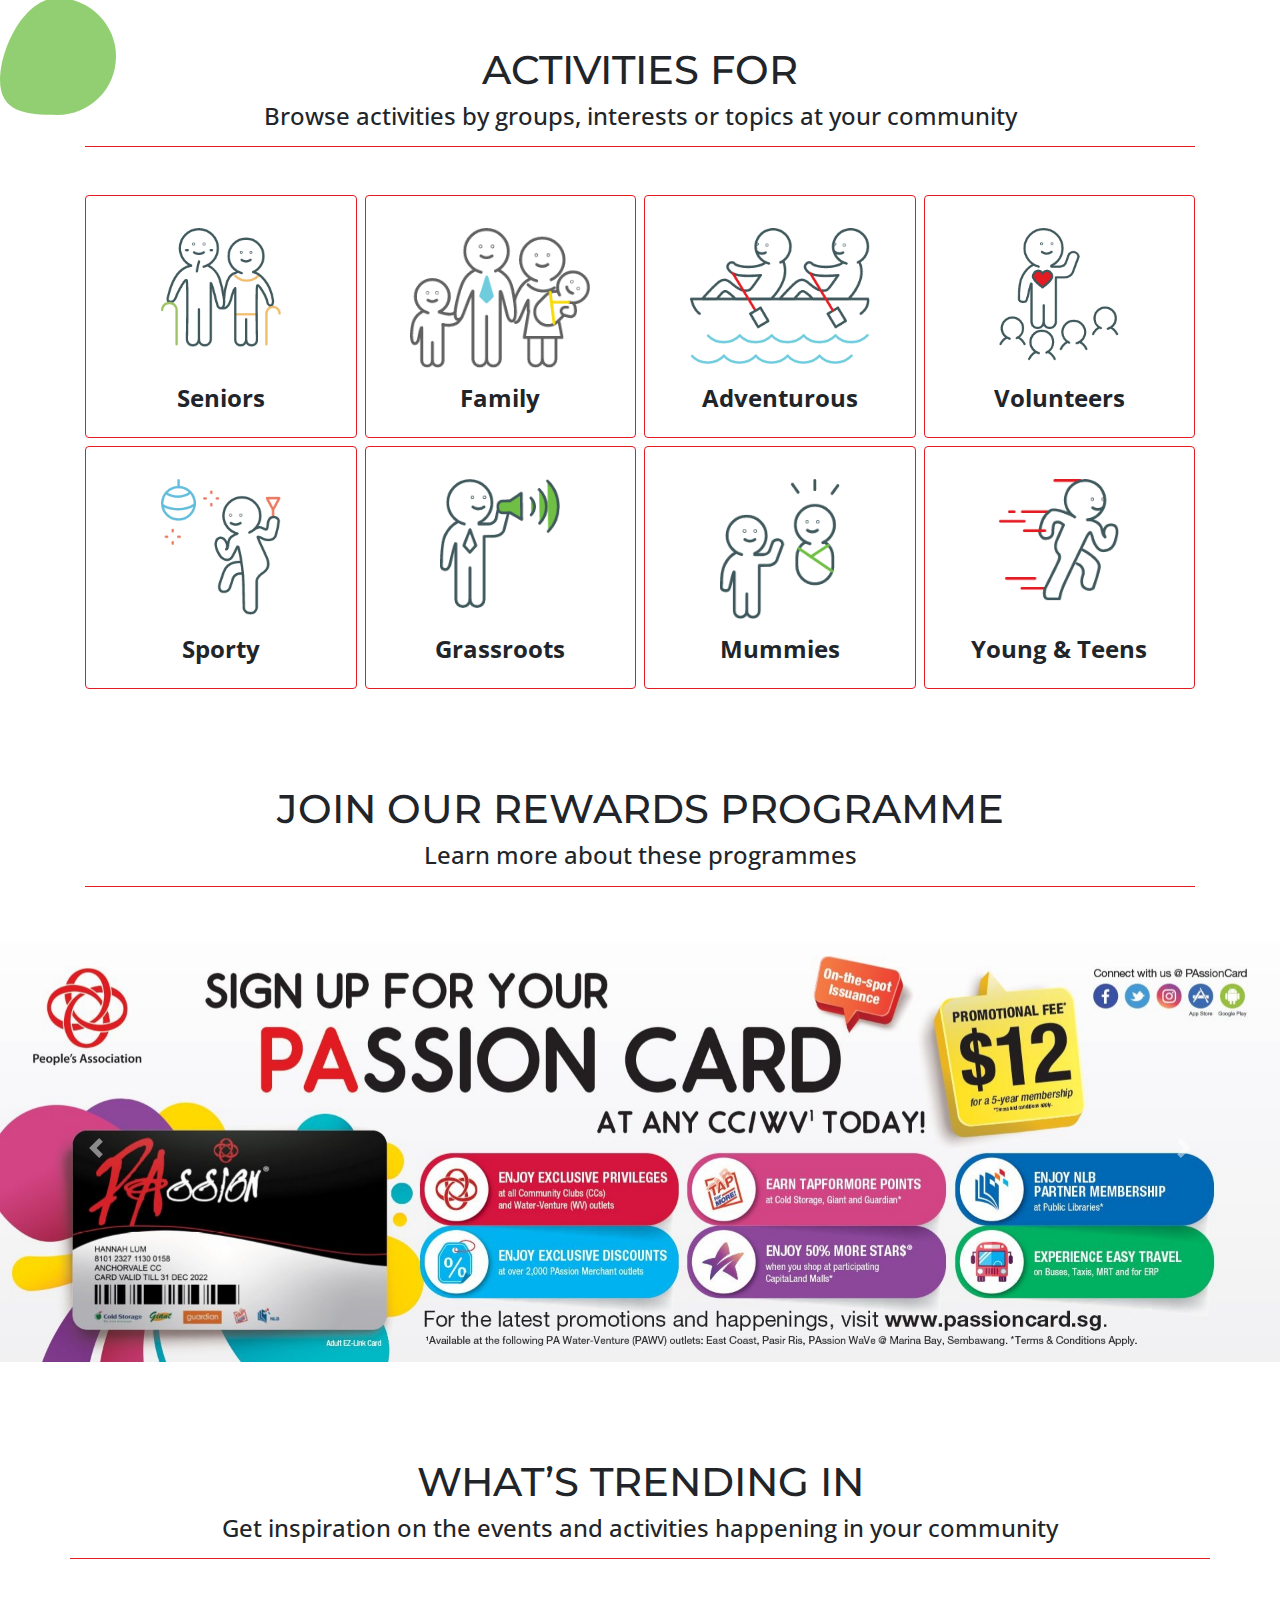
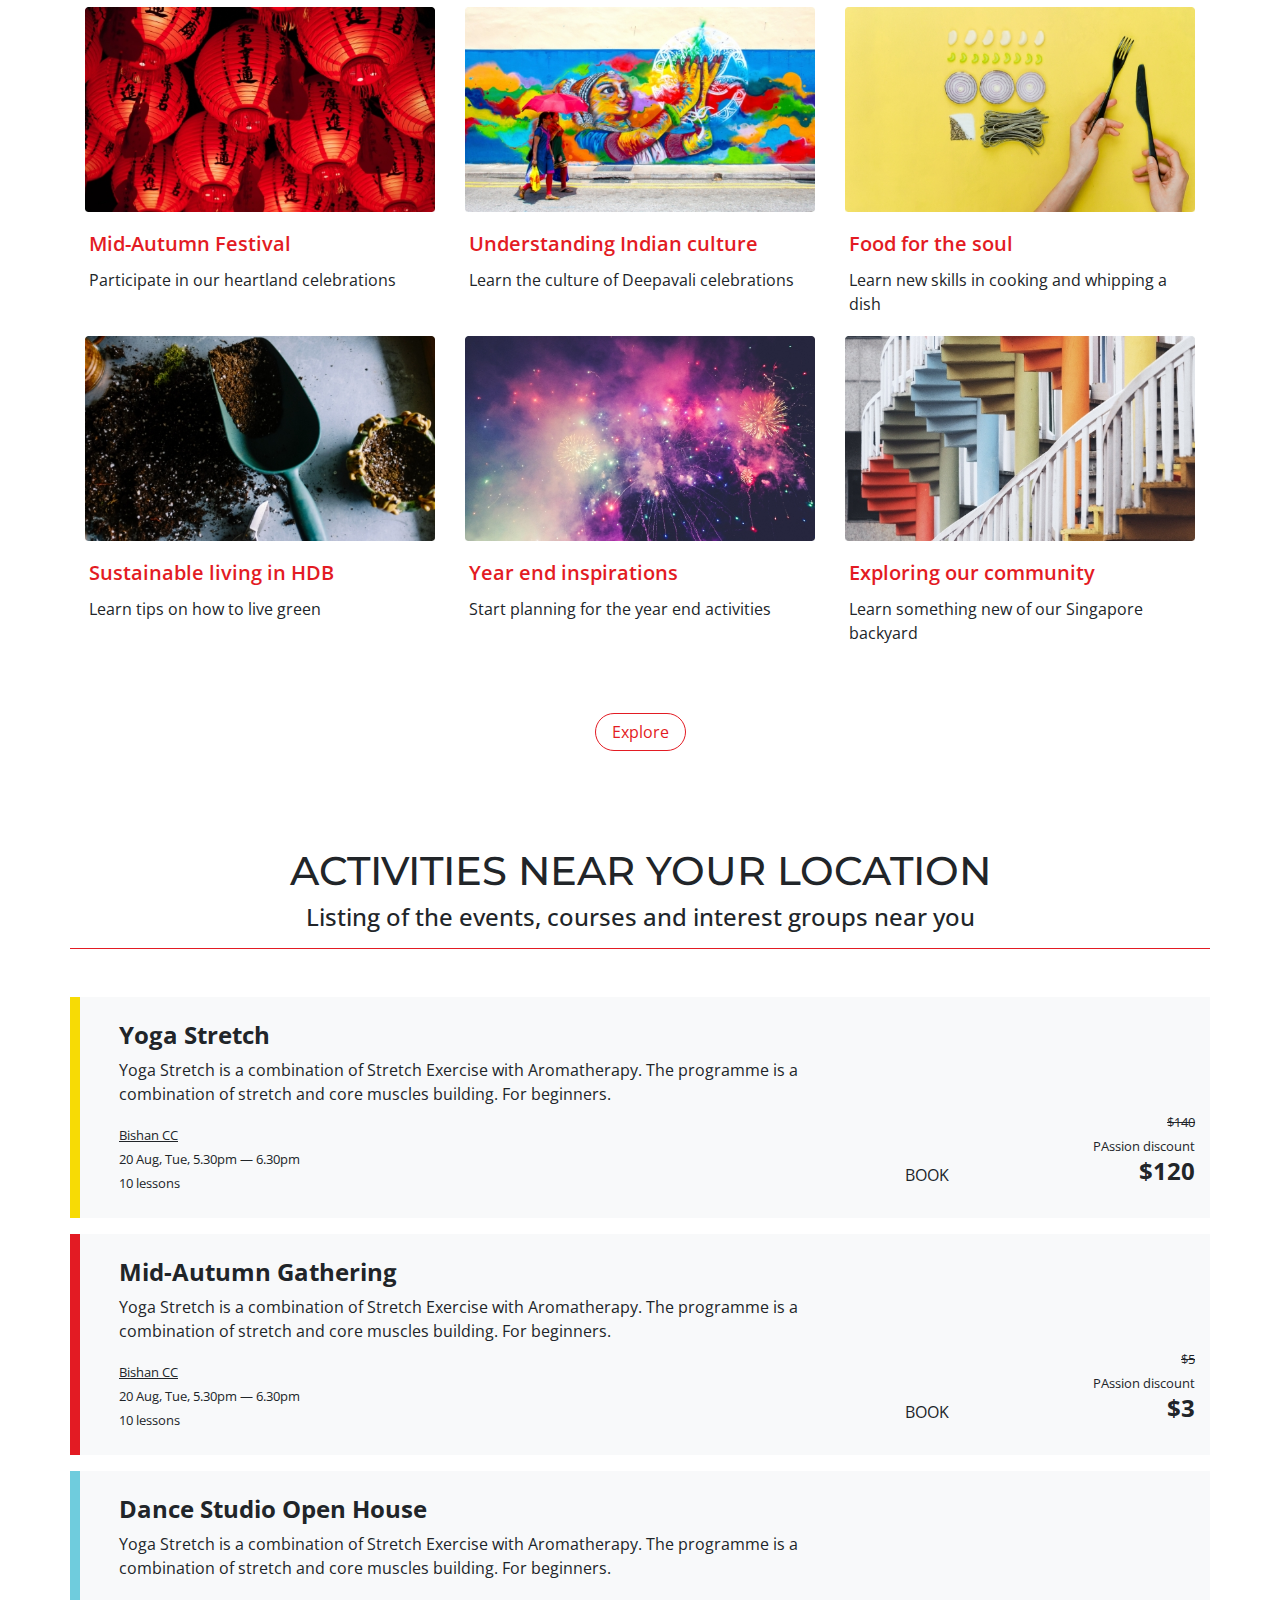
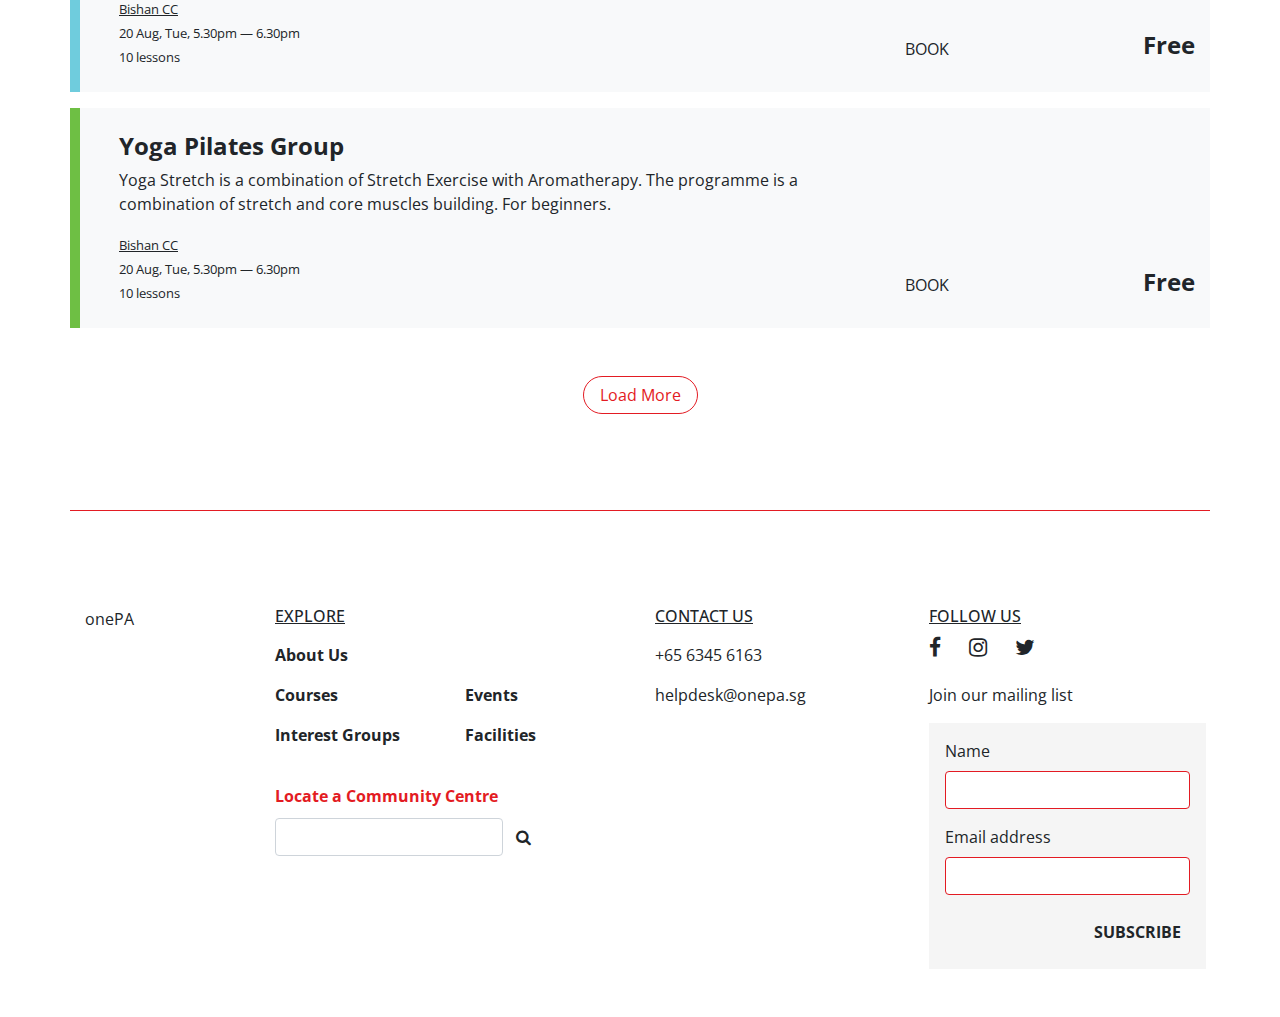
==== commit b563d19d: "Add files via upload" ====
--- a/PA/index.html
+++ b/PA/index.html
@@ -5,6 +5,9 @@
     <meta charset="utf-8">
     <meta name="viewport" content="width=device-width, initial-scale=1, shrink-to-fit=no">
 
+    <!-- Font Awesome 4 -->
+    <link rel="stylesheet" href="https://cdnjs.cloudflare.com/ajax/libs/font-awesome/4.7.0/css/font-awesome.min.css">
+
     <!-- Bootstrap CSS -->
     <link rel="stylesheet" href="https://stackpath.bootstrapcdn.com/bootstrap/4.3.1/css/bootstrap.min.css" integrity="sha384-ggOyR0iXCbMQv3Xipma34MD+dH/1fQ784/j6cY/iJTQUOhcWr7x9JvoRxT2MZw1T" crossorigin="anonymous">
     <link rel="stylesheet" href="css/bootstrap.min.css">
@@ -15,27 +18,31 @@
   </head>
   <body>
     <header class="navbar navbar-expand-lg">
+      
+      <a href="#" class="navbar-brand"><img class="w-75" src="img/logo.svg"></a>
       <form class="form-inline"> 
-        <a href="#" class="navbar-brand"><img class="w-75" src="img/logo.svg"></a>
+       
         <input type="search" class="form-control">
-        <input type="button" class="btn btn-danger" value="Search">
+        <button class="btn btn-pa-solid"><i class="fa fa-search fa-lg"></i></button>
       </form>
     </header>
-    <nav class="navbar navbar-expand-lg navbar-dark bg-dark py-4">
-        
-        <button class="navbar-toggler" type="button" data-toggle="collapse" data-target="#navbarNavAltMarkup" aria-controls="navbarNavAltMarkup" aria-expanded="false" aria-label="Toggle navigation">
-          <span class="navbar-toggler-icon"></span>
-        </button>
-        <div class="collapse navbar-collapse" id="navbarNavAltMarkup">
-          <div class="navbar-nav">
-            <a class="nav-item nav-link active" href="#">Courses</a>
-            <a class="nav-item nav-link " href="#">Events</a>
-            <a class="nav-item nav-link " href="#">Facilities</a>
-            <a class="nav-item nav-link " href="#">Interest Groups</a>
-
-          </div>
-        </div>
-      </nav>
+
+    <nav id="paNavBar">
+        <ul class="nav nav-justified">
+            <li class="nav-item" id="navCourses">
+              <a class="nav-link py-3" href="#"><div class="text-left w-50 mx-auto"><h4 class="text-uppercase font-weight-bold">Courses</h4><p>I want to learn</p></div></a>
+            </li>
+            <li class="nav-item" id="navEvents">
+              <a class="nav-link py-3" href="#"><div class="text-left w-50 mx-auto"><h4 class="text-uppercase font-weight-bold">Events</h4><p>I want to attend</p></div></a>
+            </li>
+            <li class="nav-item" id="navFacilities">
+              <a class="nav-link py-3" href="#"><div class="text-left w-50 mx-auto"><h4 class="text-uppercase font-weight-bold">Facilities</h4><p>I want to book</p></div></a>
+            </li>
+            <li class="nav-item" id="navGroups">
+              <a class="nav-link py-3" href="#"><div class="text-left w-75 mx-auto"><h4 class="text-uppercase font-weight-bold">Interest Groups</h4><p>I want to join</p></div></a>
+            </li>
+          </ul>
+    </nav>
 
       <main role="main">
           <div id="myCarousel" class="carousel slide" data-ride="carousel">
@@ -99,6 +106,7 @@
                       <p class="card-text text-muted">Learn yoga fitness with a friend and get a discount.</p>
                       <p class="card-text mt-auto"><small><u>Ang Mo Kio CC</u><br>17 Aug, Sat, 9.00am &mdash; 10.00am<br>
                           10 lessons</small></p>
+                          
                     </div>
                   </div>
                   <div class="card shadow-sm">
@@ -277,7 +285,7 @@
                     </div>  
                   
                     <div class="row">
-                      <div class="col-lg-12 text-center pt-5">
+                      <div class="col-lg-12 text-center mt-5">
                           <button type="button" class="btn btn-pa-outline rounded-pill px-3">Explore</button>
                       </div>
                     </div>
@@ -286,7 +294,7 @@
             </section><!-- trending -->
 
             <section id="location" class="py-5">
-              <div class="container">
+              <div class="container border-bottom-section">
                   <div class="row">
                       <div class="col-lg-12 mx-auto mb-5 text-center border-bottom-section">
                           <h1 class="text-uppercase">Activities near your location</h1>
@@ -302,53 +310,132 @@
                         10 lessons</small></p>
                     </div>
                     <div class="col-lg-2">
-                      <button type="button" class="btn btn-pa-outline rounded px-3">BOOK</button>
-                    </div>
-                    <div class="col-lg-2 pb-0">
-                      <small>$140<br>PAssion discount</small>
-                      <p>$120</p>
-                    </div>
-                  </div>
-
-                  <div class="row border-pa-events p-5 mb-3 bg-light ">
-                    <div class="col-lg-9">
+                      <button type="button" class="btn btn-pa-solid px-5">BOOK</button>
+                    </div>
+                    <div class="col-lg-2 text-right">
+                      <small><del>$140</del><br>PAssion discount</small>
+                      <h4 class="font-weight-bold">$120</h4>
+                    </div>
+                  </div>
+
+                  <div class="row border-pa-events py-4 pl-4 mb-3 bg-light d-flex align-items-end">
+                    <div class="col-lg-8">
                       <h4 class="font-weight-bold text-capitalize">Mid-autumn gathering</h4>
-                      <p>Yoga Stretch is a combination of Stretch Exercise with Aromatherapy. The programme is a combination of stretch and core muscles building. For beginners</p>
-                    </div>
-                    <div class="col-lg-3">
-                      <button type="button" class="btn btn-pa-outline rounded px-3">BOOK</button>
-                    </div>
-                  </div>
-
-                  <div class="row border-pa-facilities p-5 mb-3 bg-light">
-                    <div class="col-lg-9">
+                      <p>Yoga Stretch is a combination of Stretch Exercise with Aromatherapy. The programme is a combination of stretch and core muscles building. For beginners.</p>
+                      <p class="card-text mt-auto"><small><u>Bishan CC</u><br>20 Aug, Tue, 5.30pm &mdash; 6.30pm<br>
+                        10 lessons</small></p>
+                    </div>
+                    <div class="col-lg-2">
+                      <button type="button" class="btn btn-pa-solid px-5">BOOK</button>
+                    </div>
+                    <div class="col-lg-2 text-right">
+                      <small><del>$5</del><br>PAssion discount</small>
+                      <h4 class="font-weight-bold">$3</h4>
+                    </div>
+                  </div>
+
+                  <div class="row border-pa-facilities py-4 pl-4 mb-3 bg-light d-flex align-items-end">
+                    <div class="col-lg-8">
                       <h4 class="font-weight-bold text-capitalize">Dance studio open house</h4>
-                      <p>Yoga Stretch is a combination of Stretch Exercise with Aromatherapy. The programme is a combination of stretch and core muscles building. For beginners</p>
-                    </div>
-                    <div class="col-lg-3">
-                      <button type="button" class="btn btn-pa-outline rounded px-3">BOOK</button>
-                    </div>
-                  </div>
-
-
-                  <div class="row border-pa-groups p-5 mb-3 bg-light">
-                    <div class="col-lg-9">
+                      <p>Yoga Stretch is a combination of Stretch Exercise with Aromatherapy. The programme is a combination of stretch and core muscles building. For beginners.</p>
+                      <p class="card-text mt-auto"><small><u>Bishan CC</u><br>20 Aug, Tue, 5.30pm &mdash; 6.30pm<br>
+                        10 lessons</small></p>
+                    </div>
+                    <div class="col-lg-2">
+                      <button type="button" class="btn btn-pa-solid px-5">BOOK</button>
+                    </div>
+                    <div class="col-lg-2 text-right">
+                      
+                      <h4 class="font-weight-bold">Free</h4>
+                    </div>
+                  </div>
+
+                  <div class="row border-pa-groups py-4 pl-4 mb-3 bg-light d-flex align-items-end">
+                    <div class="col-lg-8">
                       <h4 class="font-weight-bold text-capitalize">Yoga pilates group</h4>
-                      <p>Yoga Stretch is a combination of Stretch Exercise with Aromatherapy. The programme is a combination of stretch and core muscles building. For beginners</p>
-                    </div>
-                    <div class="col-lg-3">
-                      <button type="button" class="btn btn-pa-outline rounded px-3">BOOK</button>
-                    </div>
-                  </div>
+                      <p>Yoga Stretch is a combination of Stretch Exercise with Aromatherapy. The programme is a combination of stretch and core muscles building. For beginners.</p>
+                      <p class="card-text mt-auto"><small><u>Bishan CC</u><br>20 Aug, Tue, 5.30pm &mdash; 6.30pm<br>
+                        10 lessons</small></p>
+                    </div>
+                    <div class="col-lg-2">
+                      <button type="button" class="btn btn-pa-solid px-5">BOOK</button>
+                    </div>
+                    <div class="col-lg-2 text-right">
+                      <h4 class="font-weight-bold">Free</h4>
+                    </div>
+                  </div>
+
+                  <div class="row pb-5 my-5">
+                    <div class="col-lg-12 text-center">
+                        <button type="button" class="btn btn-pa-outline rounded-pill px-3">Load More</button>
+                    </div>
+                  </div>
+
 
               </div>
             </section><!-- location -->
+          </main>
+
+            <footer class="py-5">
+              <div class="container">
+                <div class="row">
+                  <div class="col-2">
+                    <span class="footerLogo">onePA</span>
+                  </div>
+                  <div class="col-4">
+                      <h6 class="text-uppercase mb-3"><u>Explore</u></h6>
+                      <div class="row mb-4">
+                          <div class="col mb-3 font-weight-bold">About Us</div>
+                          <div class="w-100"></div>  
+                          <div class="col mb-3 font-weight-bold">Courses</div>
+                          <div class="col mb-3 font-weight-bold">Events</div>
+                          <div class="w-100"></div>
+                          <div class="col mb-3 font-weight-bold">Interest Groups</div>
+                          <div class="col mb-3 font-weight-bold">Facilities</div>
+                      </div>
+                     
+                        <h6 class="font-weight-bold card-title">Locate a Community Centre</h6>
+                        <form class="form-inline"> 
+                            <input type="search" class="form-control">
+                            <button class="btn btn-pa-solid"><i class="fa fa-search"></i></button>
+                          </form>
+                      
+                  </div>
+                  <div class="col-3">
+                      <h6 class="text-uppercase mb-3"><u>Contact Us</u></h6>
+                      <p>+65 6345 6163 </p>
+                      <p>helpdesk@onepa.sg</p>
+                  </div>
+                  <div class="col-3 px-1">
+                      <h6 class="text-uppercase"><u>Follow Us</u></h6>
+                      <div class="mb-4">
+                        <i class="fa fa-facebook fa-lg mr-4"></i>
+                        <i class="fa fa-instagram fa-lg mr-4"></i>
+                        <i class="fa fa-twitter fa-lg"></i>
+                      </div>
+                      <p>Join our mailing list</p>
+                      <form class="d-flex flex-column align-items-end p-3" style="background: #F5F5F5">
+                        <div class="form-group w-100">
+                            <label for="inputName">Name</label>
+                            <input type="email" class="form-control" id="inputName" style="border-color: #E31B23;">
+                        </div>
+                        <div class="form-group w-100">
+                          <label for="inputEmail">Email address</label>
+                          <input type="email" class="form-control" id="inputEmail" style="border-color: #E31B23;">
+                        </div>
+                        <button type="submit" class="btn btn-pa-solid text-uppercase align-right mt-auto p-2 font-weight-bold">Subscribe</button>
+                      </form>
+                    </div>
+                </div>
+
+              </div>
+            </footer>
               
            
       
       
       
-          </main>
+          
 
 
     <!-- Optional JavaScript -->
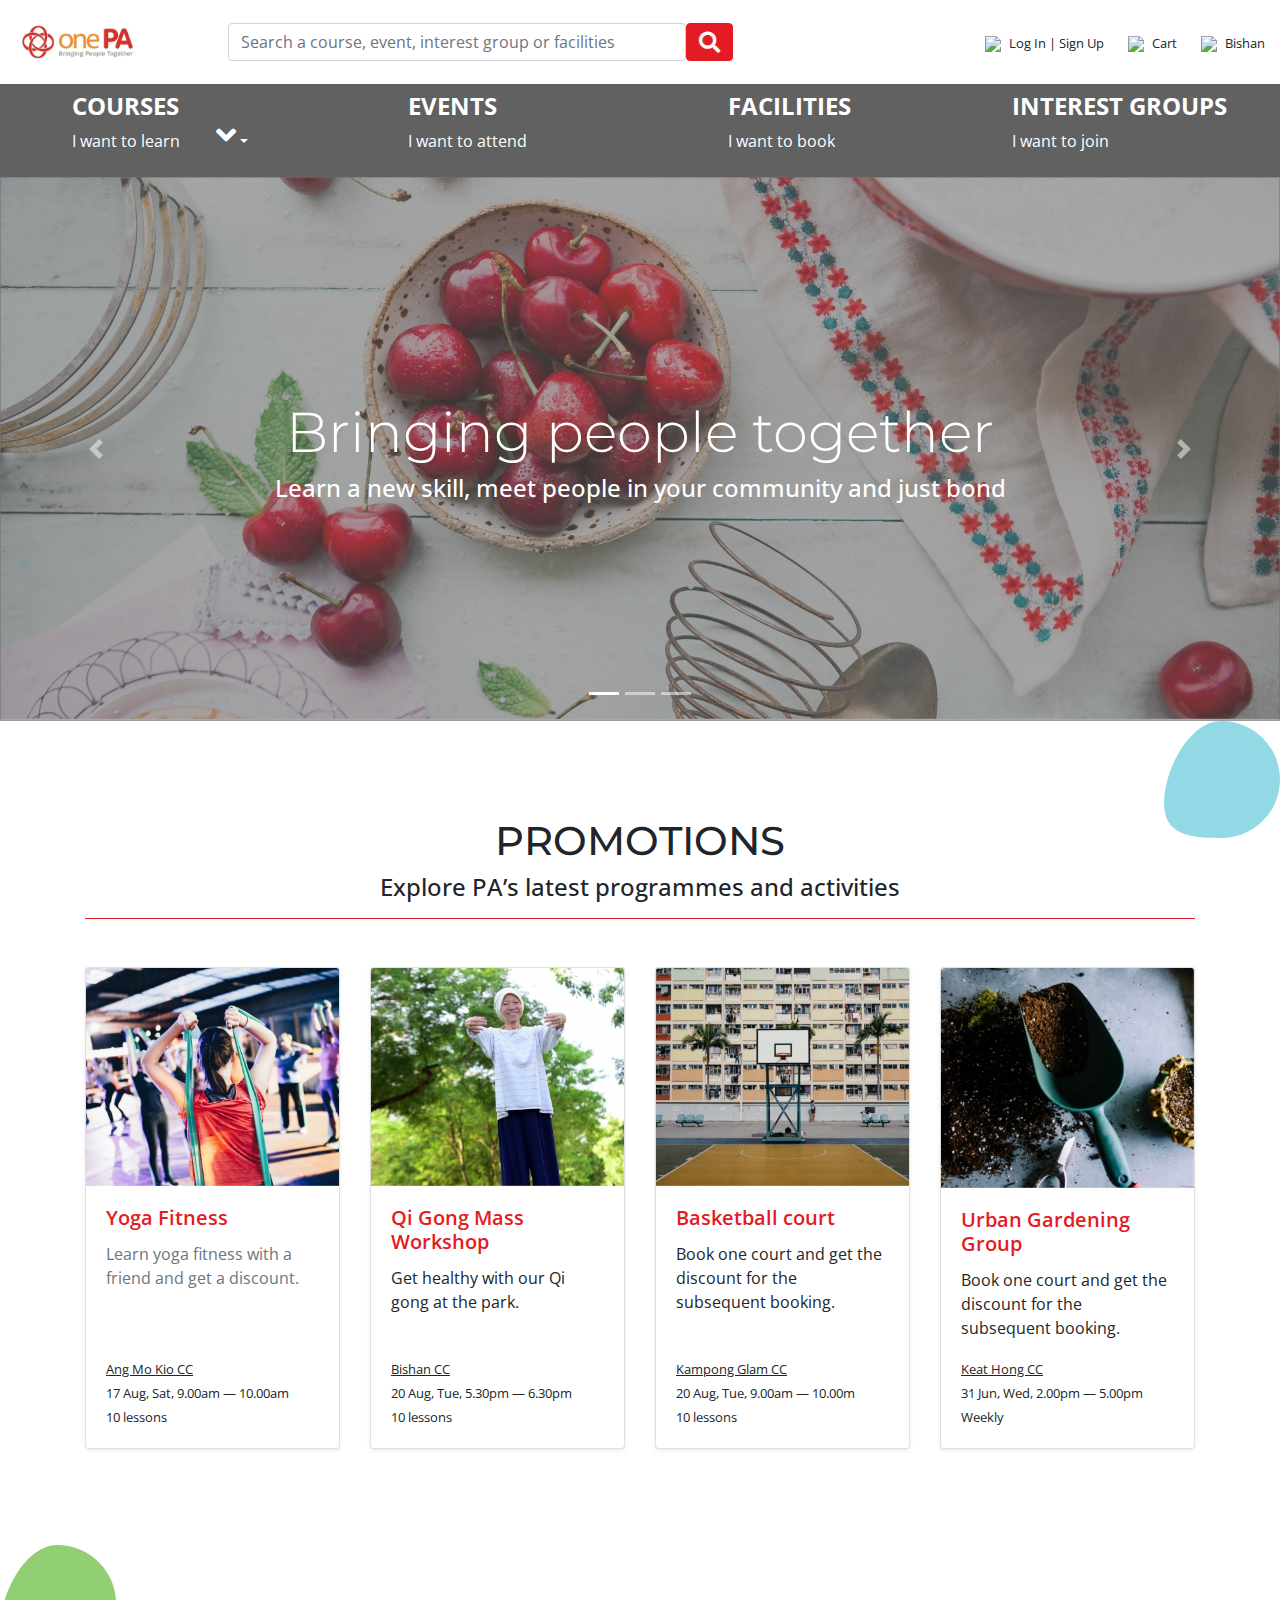
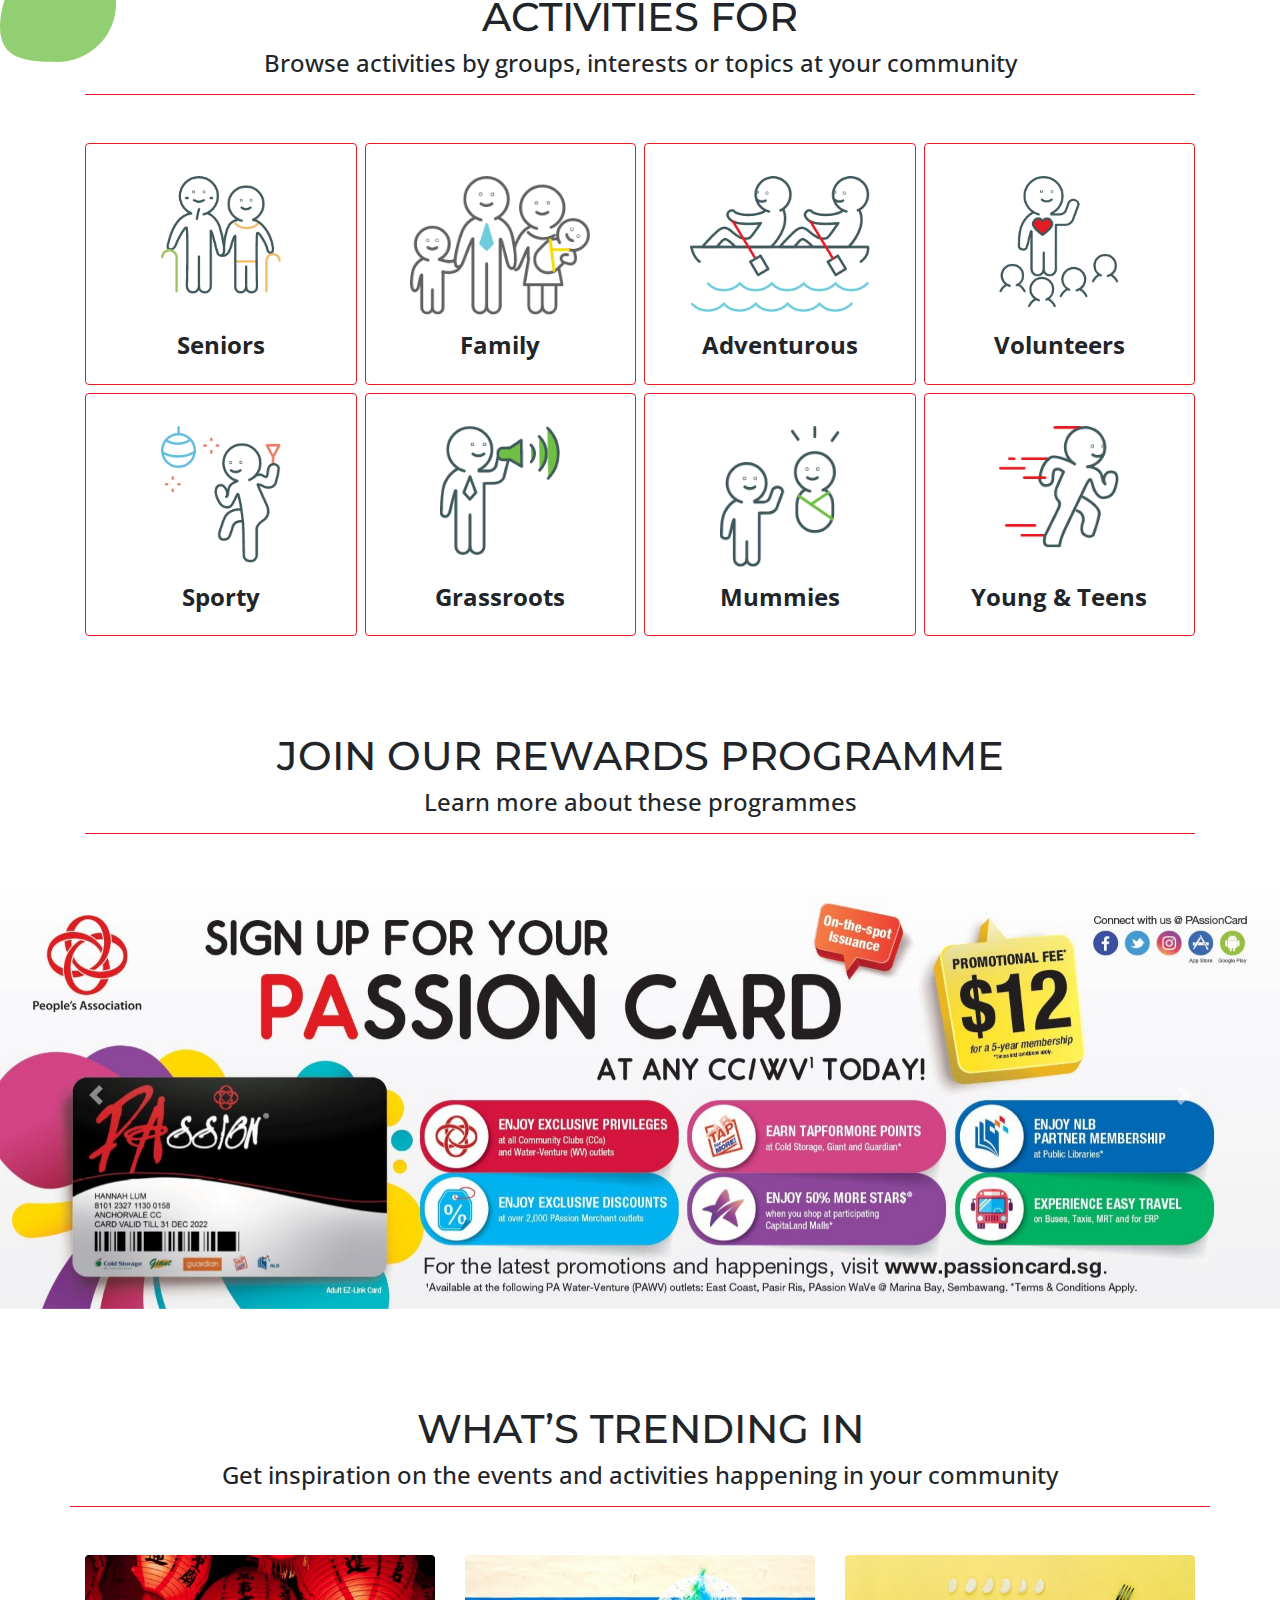
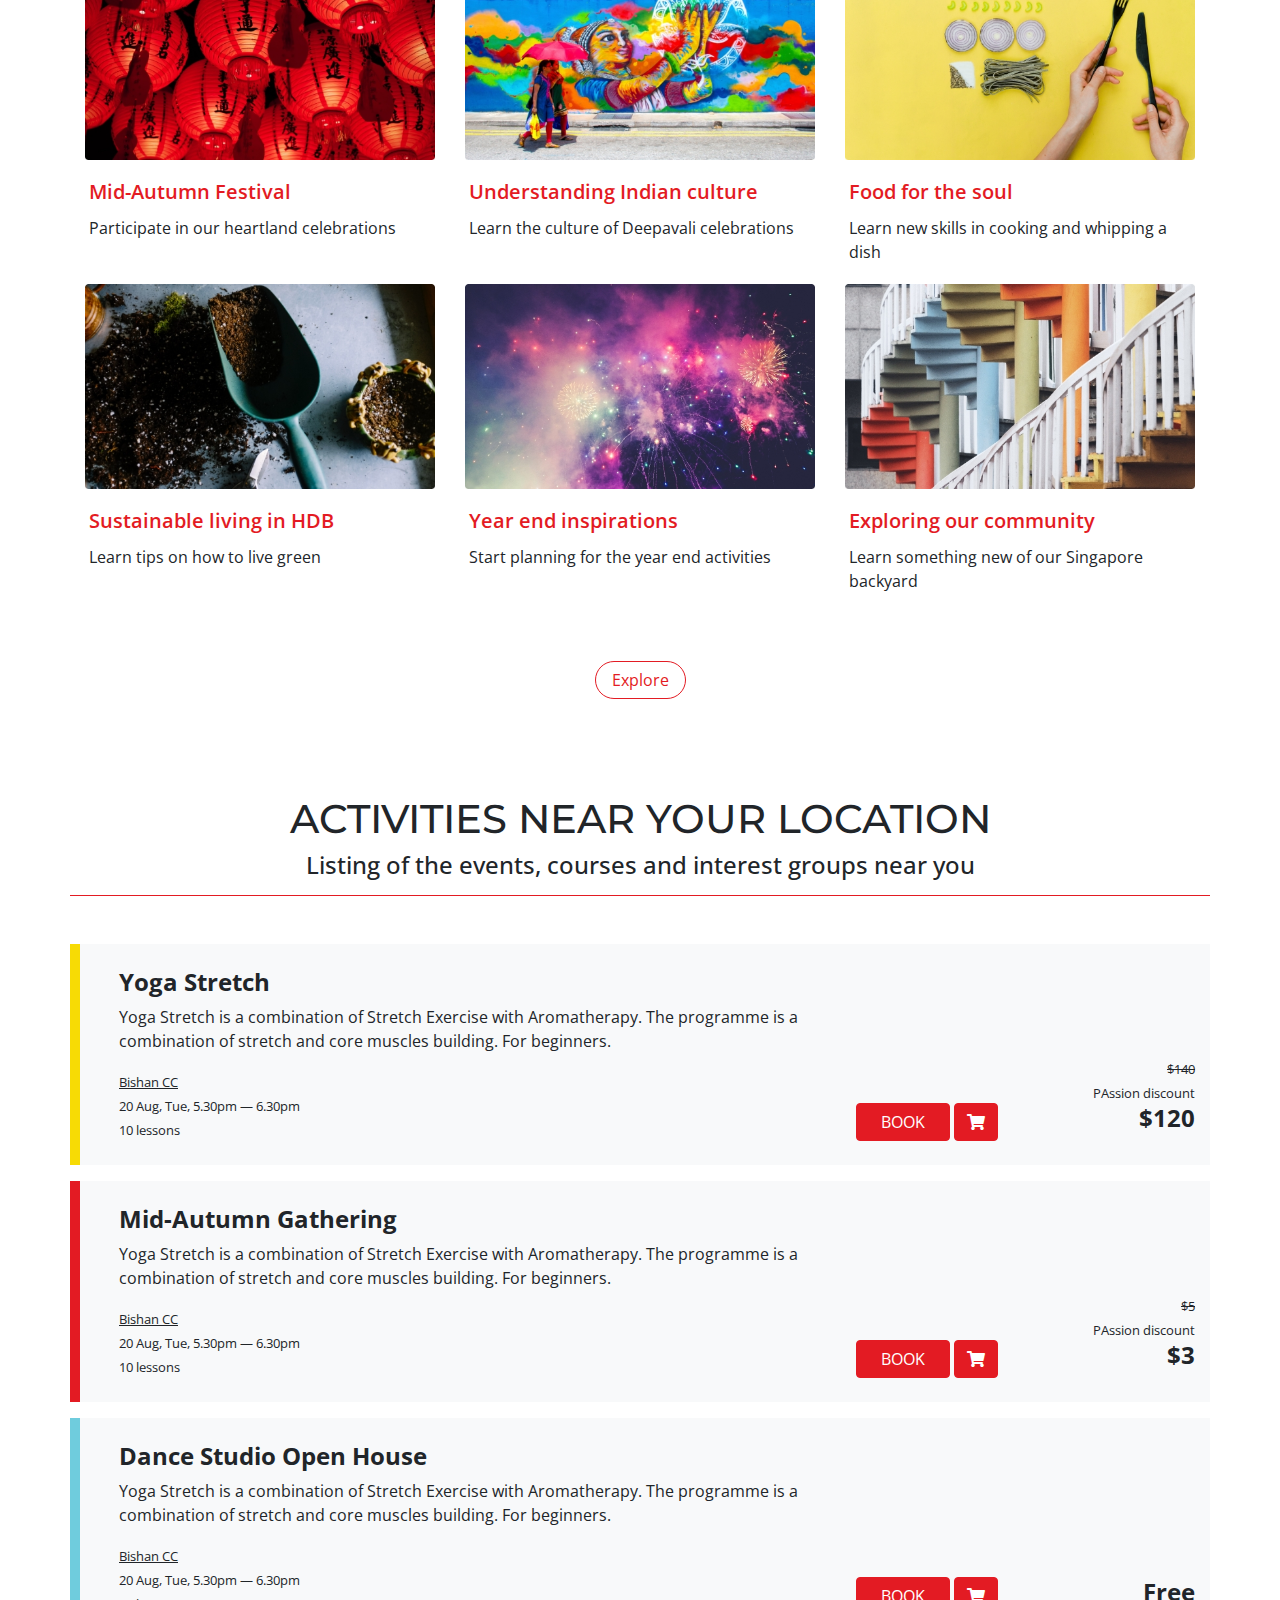
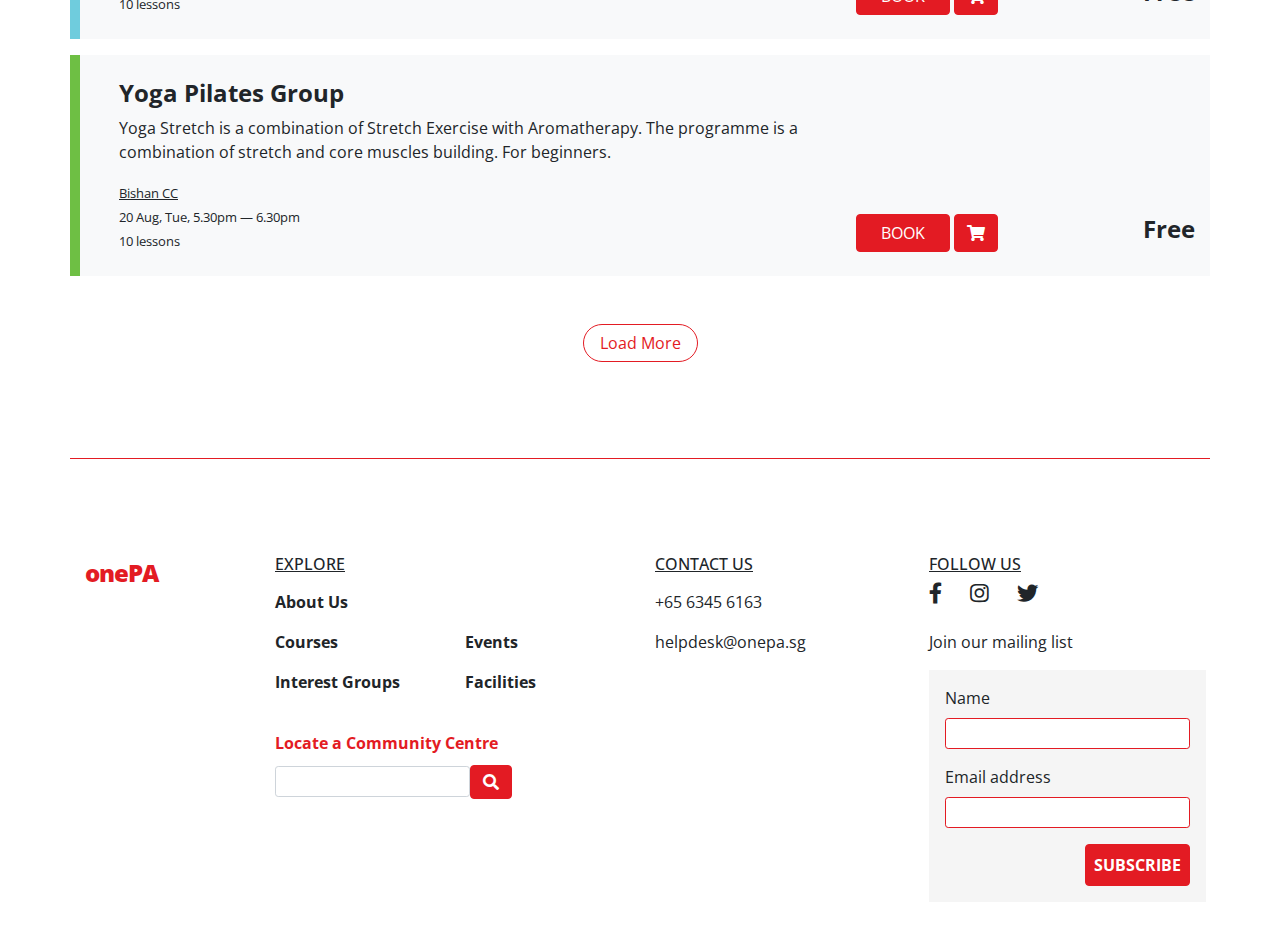
==== commit 3e35e1c4: "Add files via upload" ====
--- a/PA/index.html
+++ b/PA/index.html
@@ -5,43 +5,72 @@
     <meta charset="utf-8">
     <meta name="viewport" content="width=device-width, initial-scale=1, shrink-to-fit=no">
 
-    <!-- Font Awesome 4 -->
-    <link rel="stylesheet" href="https://cdnjs.cloudflare.com/ajax/libs/font-awesome/4.7.0/css/font-awesome.min.css">
-
+    <!-- Font Awesome -->
+    <!--<link rel="stylesheet" href="https://cdnjs.cloudflare.com/ajax/libs/font-awesome/4.7.0/css/font-awesome.min.css"> -->
+    <link rel="stylesheet" href="https://use.fontawesome.com/releases/v5.9.0/css/all.css">
     <!-- Bootstrap CSS -->
     <link rel="stylesheet" href="https://stackpath.bootstrapcdn.com/bootstrap/4.3.1/css/bootstrap.min.css" integrity="sha384-ggOyR0iXCbMQv3Xipma34MD+dH/1fQ784/j6cY/iJTQUOhcWr7x9JvoRxT2MZw1T" crossorigin="anonymous">
-    <link rel="stylesheet" href="css/bootstrap.min.css">
+    <!--<link rel="stylesheet" href="css/bootstrap.min.css">-->
     <link rel="stylesheet" href="css/custom.css">
    
 
     <title>OnePA</title>
   </head>
   <body>
-    <header class="navbar navbar-expand-lg">
+    <header class="container-fluid d-flex flex-column">
+    <div class="row align-items-center">
+      <div class="col-2">
+        <a href="#" class="navbar-brand"><img src="img/logo.svg" class="w-75"></a>
+      </div>
       
-      <a href="#" class="navbar-brand"><img class="w-75" src="img/logo.svg"></a>
-      <form class="form-inline"> 
+      <form class="form-inline col"> 
+        <input type="text" class="form-control w-75" placeholder="Search a course, event, interest group or facilities">
+        <button class="btn btn-pa-solid"><i class="fas fa-search fa-lg"></i></button>
+      </form>
+      <div class="col-4 d-flex justify-content-end">
+
+        <span class="mr-4"><img src="img/header_icon_login.svg" class="mr-2" style="width: 20%"><small>Log In | Sign Up</small></span>
+        <span class="mr-4"><img src="img/header_icon_cart.svg" class="mr-2"  style="width: 45%"><small>Cart</small></span>
+        <span><img src="img/header_icon_loc.svg" class="mr-2"  style="width: 30%"><small>Bishan</small></span>
+      </div>
+
+    </div><!-- row -->
+    </header>
+    
+
+    <nav id="paNavBar">
+
        
-        <input type="search" class="form-control">
-        <button class="btn btn-pa-solid"><i class="fa fa-search fa-lg"></i></button>
-      </form>
-    </header>
-
-    <nav id="paNavBar">
-        <ul class="nav nav-justified">
-            <li class="nav-item" id="navCourses">
-              <a class="nav-link py-3" href="#"><div class="text-left w-50 mx-auto"><h4 class="text-uppercase font-weight-bold">Courses</h4><p>I want to learn</p></div></a>
+          <ul class="nav nav-justified">
+            <li class="nav-item dropdown">
+              <a id="navCourses" class="nav-link dropdown-toggle" data-toggle="dropdown" href="#" role="button" aria-haspopup="true" aria-expanded="false"><div class="text-left w-50 mx-auto" style="display: inline-block"><h4 class="text-uppercase font-weight-bold">Courses</h4><p>I want to learn</p></div><i class="fa fa-angle-down fa-2x"></i></a>
+              <ul class="dropdown-menu">
+                <li><a href="#">Arts &amp; Music</a></li>
+                <li><a href="#">Culinary &amp; Food</a></li>
+                <li><a href="#">Computing &amp; IT</a></li>
+                <li><a href="#">Dance</a></li>
+                <li><a href="#">Family &amp; Kids</a></li>
+                <li><a href="#">Health &amp; Wellness</a></li>
+                <li><a href="#">Home &amp; Lifestyle</a></li>
+                <li><a href="#">Language</a></li>
+                <li><a href="#">Sports &amp; Fitness</a></li>
+              </ul>
+            
             </li>
-            <li class="nav-item" id="navEvents">
-              <a class="nav-link py-3" href="#"><div class="text-left w-50 mx-auto"><h4 class="text-uppercase font-weight-bold">Events</h4><p>I want to attend</p></div></a>
+            <li class="nav-item">
+              <a  id="navEvents" class="nav-link" href="#"><div class="text-left w-50 mx-auto"><h4 class="text-uppercase font-weight-bold">Events</h4><p>I want to attend</p></div></a>
             </li>
-            <li class="nav-item" id="navFacilities">
-              <a class="nav-link py-3" href="#"><div class="text-left w-50 mx-auto"><h4 class="text-uppercase font-weight-bold">Facilities</h4><p>I want to book</p></div></a>
+            <li class="nav-item">
+              <a id="navFacilities" class="nav-link" href="#"><div class="text-left w-50 mx-auto"><h4 class="text-uppercase font-weight-bold">Facilities</h4><p>I want to book</p></div></a>
             </li>
-            <li class="nav-item" id="navGroups">
-              <a class="nav-link py-3" href="#"><div class="text-left w-75 mx-auto"><h4 class="text-uppercase font-weight-bold">Interest Groups</h4><p>I want to join</p></div></a>
+            <li class="nav-item">
+              <a id="navGroups" class="nav-link" href="#"><div class="text-left w-75 mx-auto"><h4 class="text-uppercase font-weight-bold">Interest Groups</h4><p>I want to join</p></div></a>
             </li>
           </ul>
+        
+
+          
+          
     </nav>
 
       <main role="main">
@@ -57,7 +86,7 @@
                   <div class="container">
                     <div class="carousel-caption">
                       <h1 class="display-4">Bringing people together</h1>
-                      <p>Learn a new skill, meet people in your community and just bond</p>
+                      <p class="h4">Learn a new skill, meet people in your community and just bond</p>
                     </div>
                   </div>
                 </div>
@@ -66,7 +95,7 @@
                   <div class="container">
                     <div class="carousel-caption">
                       <h1 class="display-4">Bond, live, learn, play</h1>
-                      <p>Make new friends, learn a new skill or get to know your neighbours</p>
+                      <p class="h4">Make new friends, learn a new skill or get to know your neighbours</p>
                     </div>
                   </div>
                 </div>
@@ -75,7 +104,7 @@
                     <div class="container">
                     <div class="carousel-caption">
                       <h1 class="display-4">Bond with people</h1>
-                      <p>Learn a new skill, meet people in your community and just bond</p>
+                      <p class="h4">Learn a new skill, meet people in your community and just bond</p>
                     </div>
                   </div>
                 </div>
@@ -310,7 +339,8 @@
                         10 lessons</small></p>
                     </div>
                     <div class="col-lg-2">
-                      <button type="button" class="btn btn-pa-solid px-5">BOOK</button>
+                      <button type="button" class="btn btn-pa-solid px-4">BOOK</button>
+                      <button type="button" class="btn btn-pa-solid"><i class="fas fa-shopping-cart"></i></button>
                     </div>
                     <div class="col-lg-2 text-right">
                       <small><del>$140</del><br>PAssion discount</small>
@@ -326,7 +356,8 @@
                         10 lessons</small></p>
                     </div>
                     <div class="col-lg-2">
-                      <button type="button" class="btn btn-pa-solid px-5">BOOK</button>
+                        <button type="button" class="btn btn-pa-solid px-4">BOOK</button>
+                        <button type="button" class="btn btn-pa-solid"><i class="fas fa-shopping-cart"></i></button>
                     </div>
                     <div class="col-lg-2 text-right">
                       <small><del>$5</del><br>PAssion discount</small>
@@ -342,7 +373,8 @@
                         10 lessons</small></p>
                     </div>
                     <div class="col-lg-2">
-                      <button type="button" class="btn btn-pa-solid px-5">BOOK</button>
+                        <button type="button" class="btn btn-pa-solid px-4">BOOK</button>
+                        <button type="button" class="btn btn-pa-solid"><i class="fas fa-shopping-cart"></i></button>
                     </div>
                     <div class="col-lg-2 text-right">
                       
@@ -358,7 +390,8 @@
                         10 lessons</small></p>
                     </div>
                     <div class="col-lg-2">
-                      <button type="button" class="btn btn-pa-solid px-5">BOOK</button>
+                        <button type="button" class="btn btn-pa-solid px-4">BOOK</button>
+                        <button type="button" class="btn btn-pa-solid"><i class="fas fa-shopping-cart"></i></button>
                     </div>
                     <div class="col-lg-2 text-right">
                       <h4 class="font-weight-bold">Free</h4>
@@ -396,8 +429,8 @@
                      
                         <h6 class="font-weight-bold card-title">Locate a Community Centre</h6>
                         <form class="form-inline"> 
-                            <input type="search" class="form-control">
-                            <button class="btn btn-pa-solid"><i class="fa fa-search"></i></button>
+                            <input type="search" class="form-control form-control-sm">
+                            <button class="btn btn-pa-solid py-1"><i class="fas fa-search"></i></button>
                           </form>
                       
                   </div>
@@ -409,19 +442,19 @@
                   <div class="col-3 px-1">
                       <h6 class="text-uppercase"><u>Follow Us</u></h6>
                       <div class="mb-4">
-                        <i class="fa fa-facebook fa-lg mr-4"></i>
-                        <i class="fa fa-instagram fa-lg mr-4"></i>
-                        <i class="fa fa-twitter fa-lg"></i>
+                        <i class="fab fa-facebook-f fa-lg mr-4"></i>
+                        <i class="fab fa-instagram fa-lg mr-4"></i>
+                        <i class="fab fa-twitter fa-lg"></i>
                       </div>
                       <p>Join our mailing list</p>
                       <form class="d-flex flex-column align-items-end p-3" style="background: #F5F5F5">
                         <div class="form-group w-100">
                             <label for="inputName">Name</label>
-                            <input type="email" class="form-control" id="inputName" style="border-color: #E31B23;">
+                            <input type="text" class="form-control form-control-sm" id="inputName" style="border-color: #E31B23;">
                         </div>
                         <div class="form-group w-100">
                           <label for="inputEmail">Email address</label>
-                          <input type="email" class="form-control" id="inputEmail" style="border-color: #E31B23;">
+                          <input type="email" class="form-control form-control-sm" id="inputEmail" style="border-color: #E31B23;">
                         </div>
                         <button type="submit" class="btn btn-pa-solid text-uppercase align-right mt-auto p-2 font-weight-bold">Subscribe</button>
                       </form>
@@ -430,11 +463,8 @@
 
               </div>
             </footer>
-              
-           
-      
-      
-      
+
+
           
 
 
@@ -443,5 +473,18 @@
     <script src="https://code.jquery.com/jquery-3.3.1.slim.min.js" integrity="sha384-q8i/X+965DzO0rT7abK41JStQIAqVgRVzpbzo5smXKp4YfRvH+8abtTE1Pi6jizo" crossorigin="anonymous"></script>
     <script src="https://cdnjs.cloudflare.com/ajax/libs/popper.js/1.14.7/umd/popper.min.js" integrity="sha384-UO2eT0CpHqdSJQ6hJty5KVphtPhzWj9WO1clHTMGa3JDZwrnQq4sF86dIHNDz0W1" crossorigin="anonymous"></script>
     <script src="https://stackpath.bootstrapcdn.com/bootstrap/4.3.1/js/bootstrap.min.js" integrity="sha384-JjSmVgyd0p3pXB1rRibZUAYoIIy6OrQ6VrjIEaFf/nJGzIxFDsf4x0xIM+B07jRM" crossorigin="anonymous"></script>
+
+    <script>
+      $(document).ready(function(){
+        $(".dropdown").on("hide.bs.dropdown", function(){
+          $(".btn").html('Dropdown <span class="caret"></span>');
+        });
+        $(".dropdown").on("show.bs.dropdown", function(){
+          $(".btn").html('Dropdown <span class="caret caret-up"></span>');
+        });
+      });
+      </script>
+  
+  
   </body>
 </html>--- a/PA/css/custom.css
+++ b/PA/css/custom.css
@@ -56,3 +56,80 @@
 .border-pa-facilities {
     border-left: 10px solid #6FCCDD !important;
 }
+
+.footerLogo {
+    font-weight: 800;
+    color: #E31B23;
+    letter-spacing: -1px;
+    font-size: 1.5rem;
+}
+
+#paNavBar a {
+    color: #fff;     
+    font-family: 'Open Sans', sans-serif;
+    background-color: #616161; 
+}
+
+.carousel-caption {
+    bottom: 35%
+}
+
+.btn-pa-solid {
+    color: #fff;
+    background-color: #E31B23;
+    border-color: #E31B23;
+  }
+  
+.btn-pa-solid:hover {
+    color: #fff;
+    box-shadow: 5px 5px 10px rgba(0, 0, 0, 0.16)
+  }
+ 
+ #navCourses:hover {
+    background-image: linear-gradient(90deg, #f7db05 0%, #ff5852 100%) !important;
+    border-right: 1px solid #fff;
+ }  
+
+ #navEvents:hover {
+    background-image: linear-gradient(90deg, #ff5852 0%, #e31b23 100%) !important;
+    border-right: 1px solid #fff;
+    border-left: 1px solid #fff;
+ }  
+
+ #navFacilities:hover {
+    background-image: linear-gradient(90deg, #6fccdd 0%, #f7db05 100%) !important;
+    border-right: 1px solid #fff;
+    border-left: 1px solid #fff;
+ }  
+
+ #navGroups:hover {
+    background-image: linear-gradient(90deg, #6ebf44 0%, #6fccdd 100%) !important;
+    border-left: 1px solid #fff;
+ }  
+
+ /* Dropdown Content (Hidden by Default) */
+.dropdown-content {
+    display: none;
+    position: absolute;
+    background-color: #f1f1f1;
+    min-width: 160px;
+    box-shadow: 0px 8px 16px 0px rgba(0,0,0,0.2);
+    z-index: 1;
+  }
+  
+  /* Links inside the dropdown */
+  .dropdown-content a {
+    color: black;
+    padding: 12px 16px;
+    text-decoration: none;
+    display: block;
+  }
+  
+  /* Change color of dropdown links on hover */
+  .dropdown-content a:hover {background-color: #ddd;}
+  
+  /* Show the dropdown menu on hover */
+  .dropdown:hover .dropdown-content {display: block;}
+  
+  /* Change the background color of the dropdown button when the dropdown content is shown */
+  .dropdown:hover .dropbtn {background-color: #3e8e41;}
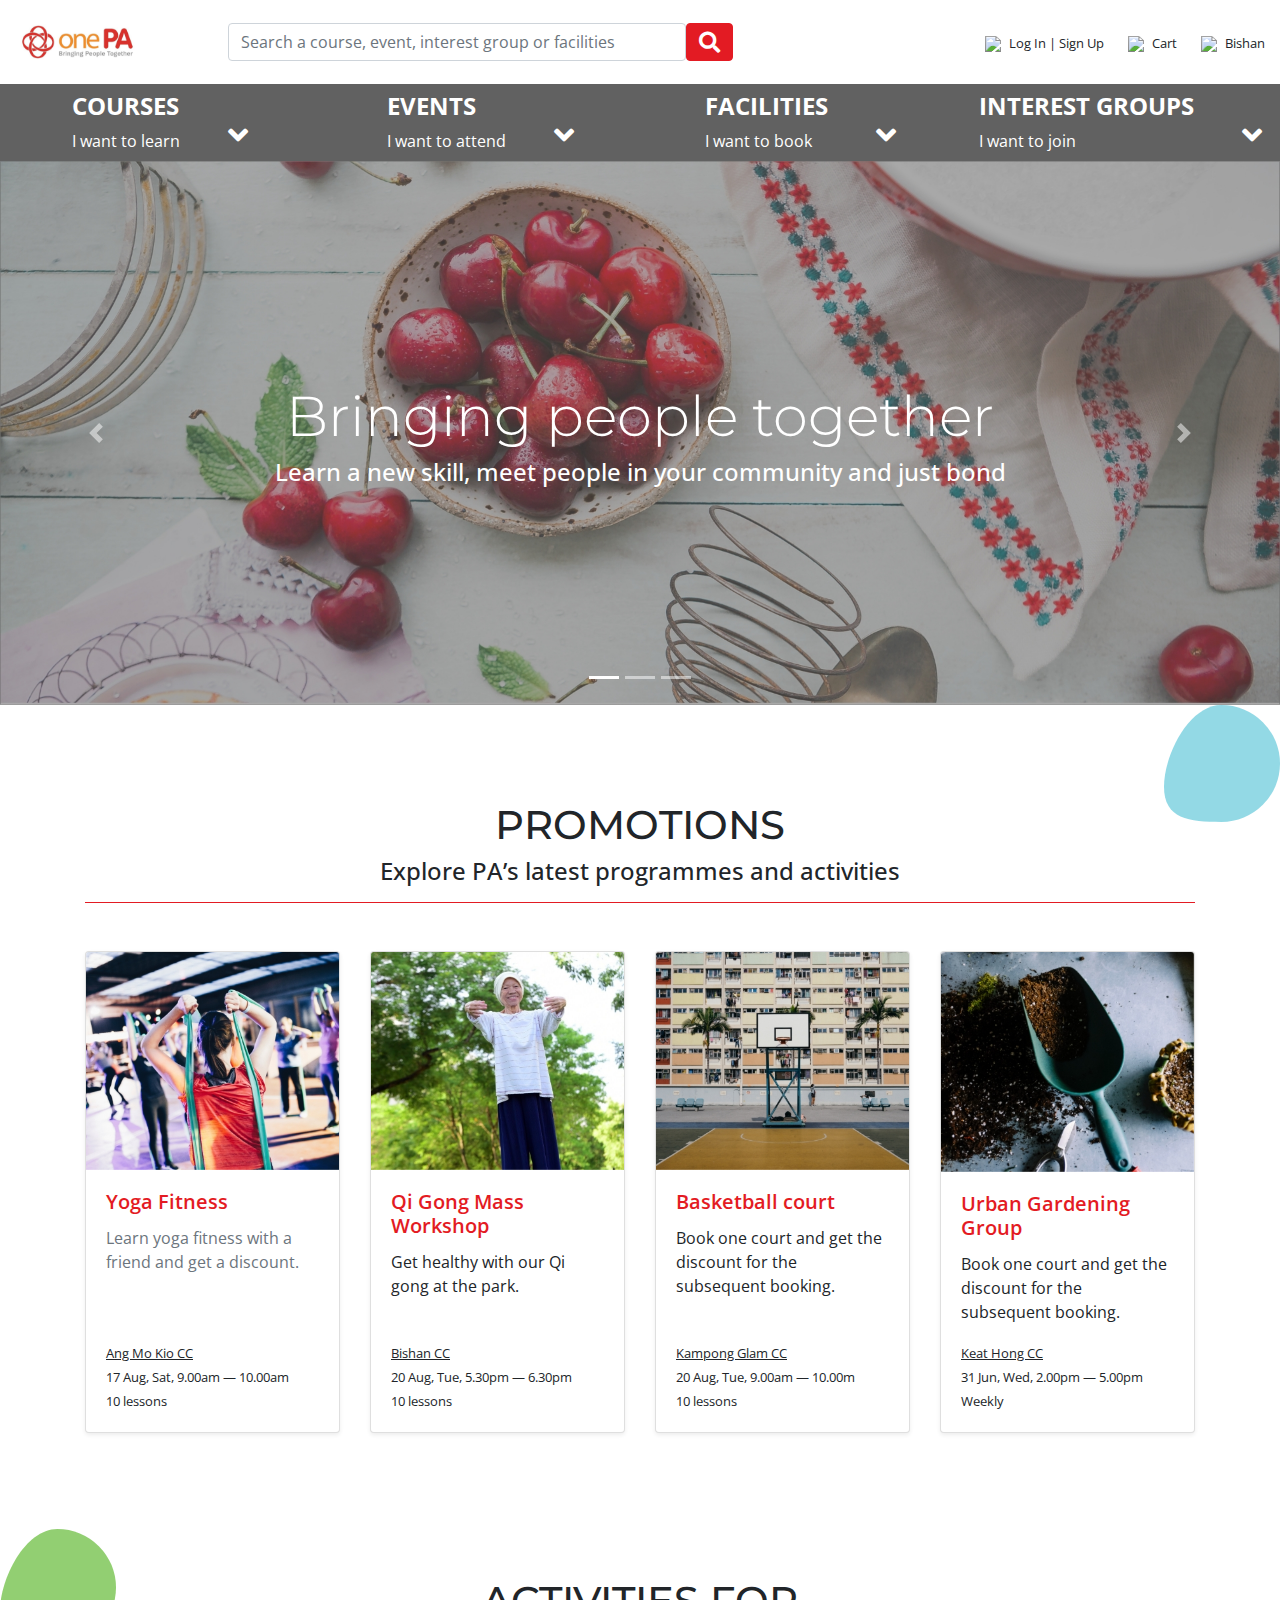
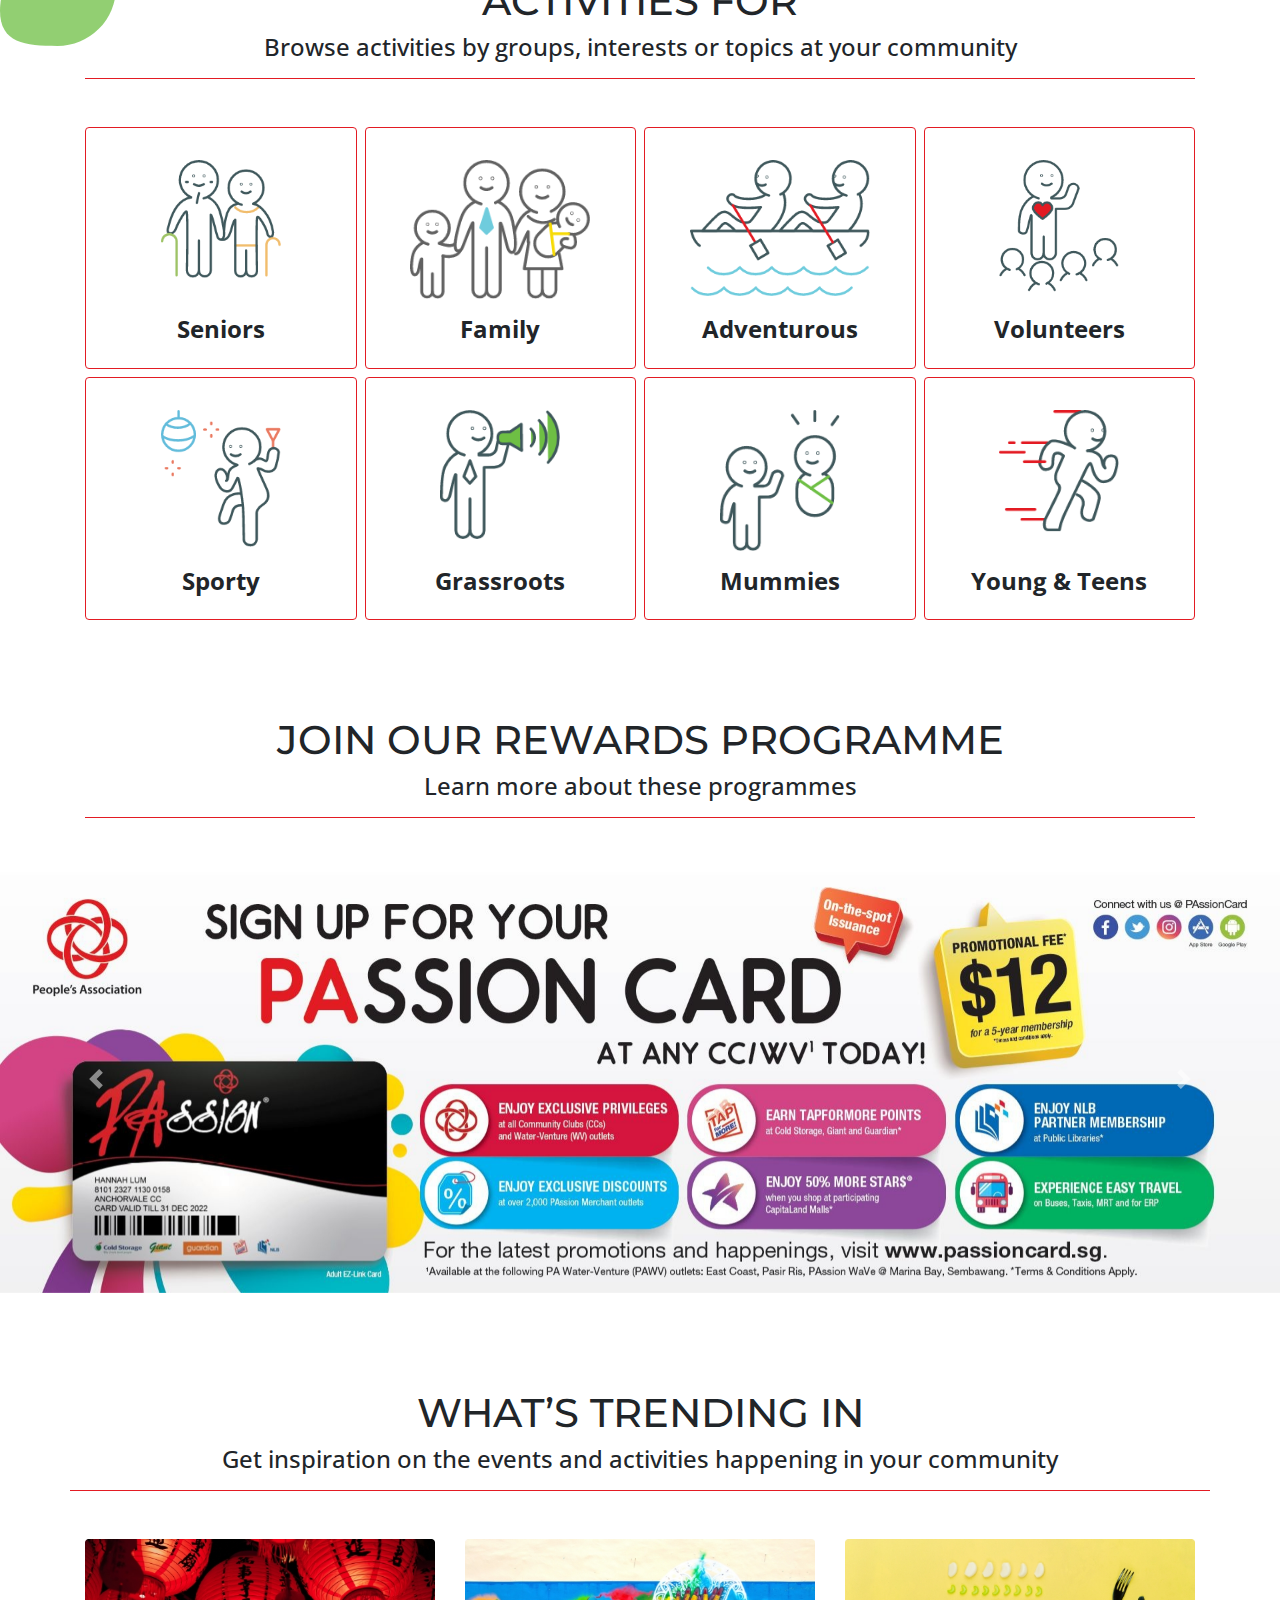
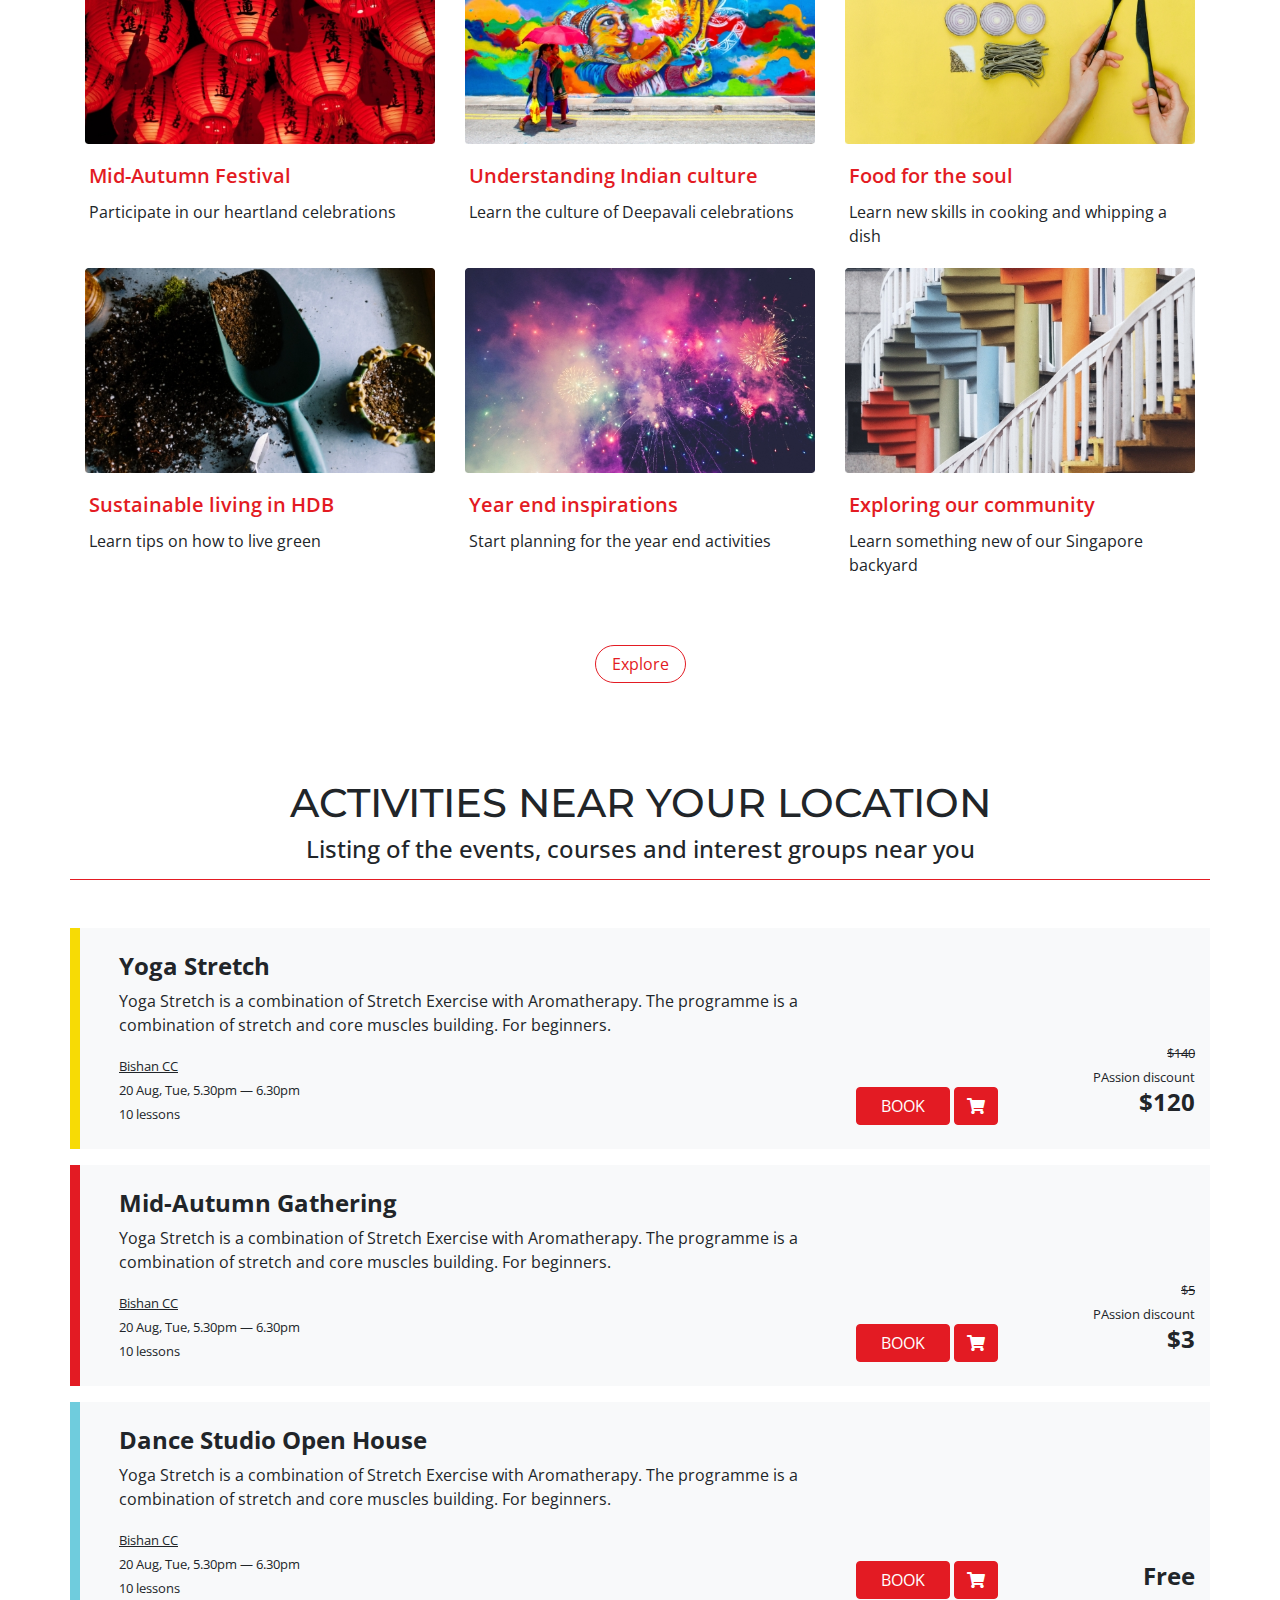
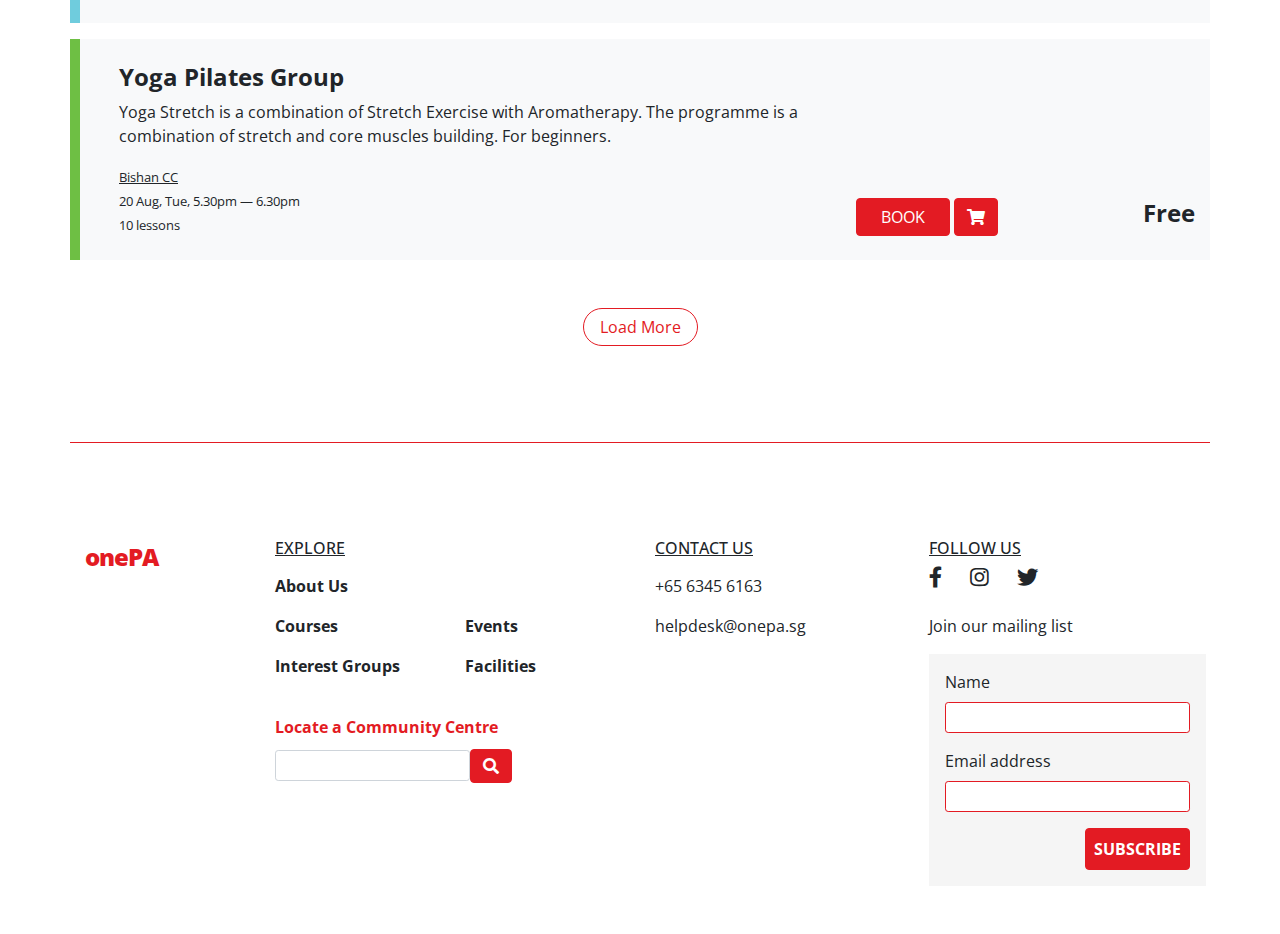
==== commit 0a33b3e3: "Add files via upload" ====
--- a/PA/index.html
+++ b/PA/index.html
@@ -39,11 +39,9 @@
     
 
     <nav id="paNavBar">
-
-       
           <ul class="nav nav-justified">
             <li class="nav-item dropdown">
-              <a id="navCourses" class="nav-link dropdown-toggle" data-toggle="dropdown" href="#" role="button" aria-haspopup="true" aria-expanded="false"><div class="text-left w-50 mx-auto" style="display: inline-block"><h4 class="text-uppercase font-weight-bold">Courses</h4><p>I want to learn</p></div><i class="fa fa-angle-down fa-2x"></i></a>
+              <a id="navCourses" class="nav-link dropdown-toggle" data-toggle="dropdown" href="#" role="button" aria-haspopup="true" aria-expanded="false"><div class="text-left mx-auto d-inline-block"><span class="h4 text-uppercase font-weight-bold d-block">Courses</span><span class="d-block">I want to learn</span></div><i class="fa fa-angle-down fa-2x ml-5"></i></a>
               <ul class="dropdown-menu">
                 <li><a href="#">Arts &amp; Music</a></li>
                 <li><a href="#">Culinary &amp; Food</a></li>
@@ -58,13 +56,13 @@
             
             </li>
             <li class="nav-item">
-              <a  id="navEvents" class="nav-link" href="#"><div class="text-left w-50 mx-auto"><h4 class="text-uppercase font-weight-bold">Events</h4><p>I want to attend</p></div></a>
+              <a  id="navEvents" class="nav-link" href="#"><div class="text-left mx-auto d-inline-block"><span class="h4 text-uppercase font-weight-bold d-block">Events</span><span class="d-block">I want to attend</span></div><i class="fa fa-angle-down fa-2x ml-5"></i></a>
             </li>
             <li class="nav-item">
-              <a id="navFacilities" class="nav-link" href="#"><div class="text-left w-50 mx-auto"><h4 class="text-uppercase font-weight-bold">Facilities</h4><p>I want to book</p></div></a>
+              <a id="navFacilities" class="nav-link" href="#"><div class="text-left mx-auto d-inline-block"><span class="h4 text-uppercase font-weight-bold d-block">Facilities</span><span class="d-block">I want to book</span></div><i class="fa fa-angle-down fa-2x ml-5"></i></a>
             </li>
             <li class="nav-item">
-              <a id="navGroups" class="nav-link" href="#"><div class="text-left w-75 mx-auto"><h4 class="text-uppercase font-weight-bold">Interest Groups</h4><p>I want to join</p></div></a>
+              <a id="navGroups" class="nav-link" href="#"><div class="text-left mx-auto d-inline-block"><span class="h4 text-uppercase font-weight-bold d-block">Interest Groups</span><span class="d-block">I want to join</span></div><i class="fa fa-angle-down fa-2x ml-5"></i></a>
             </li>
           </ul>
         
--- a/PA/css/custom.css
+++ b/PA/css/custom.css
@@ -68,6 +68,12 @@
     color: #fff;     
     font-family: 'Open Sans', sans-serif;
     background-color: #616161; 
+    /*padding: 1.2rem 0;*/
+}
+
+#paNavBar li ul a {
+    background-color: #fff;
+    color: #616161; 
 }
 
 .carousel-caption {
@@ -107,29 +113,30 @@
     border-left: 1px solid #fff;
  }  
 
- /* Dropdown Content (Hidden by Default) */
-.dropdown-content {
+ .dropdown-toggle::after {
     display: none;
-    position: absolute;
-    background-color: #f1f1f1;
-    min-width: 160px;
-    box-shadow: 0px 8px 16px 0px rgba(0,0,0,0.2);
-    z-index: 1;
-  }
-  
-  /* Links inside the dropdown */
-  .dropdown-content a {
-    color: black;
-    padding: 12px 16px;
-    text-decoration: none;
-    display: block;
-  }
-  
-  /* Change color of dropdown links on hover */
-  .dropdown-content a:hover {background-color: #ddd;}
-  
-  /* Show the dropdown menu on hover */
-  .dropdown:hover .dropdown-content {display: block;}
-  
-  /* Change the background color of the dropdown button when the dropdown content is shown */
-  .dropdown:hover .dropbtn {background-color: #3e8e41;}
+}
+
+textarea:focus,
+input[type="text"]:focus,
+input[type="password"]:focus,
+input[type="datetime"]:focus,
+input[type="datetime-local"]:focus,
+input[type="date"]:focus,
+input[type="month"]:focus,
+input[type="time"]:focus,
+input[type="week"]:focus,
+input[type="number"]:focus,
+input[type="email"]:focus,
+input[type="url"]:focus,
+input[type="search"]:focus,
+input[type="tel"]:focus,
+input[type="color"]:focus,
+.uneditable-input:focus {   
+  border-color: rgba(227, 27, 35, 0.8);
+  box-shadow: 0 1px 1px rgba(0, 0, 0, 0.075) inset, 0 0 8px rgba(227, 27, 35, 0.6);
+  outline: 0 none;
+}
+
+
+
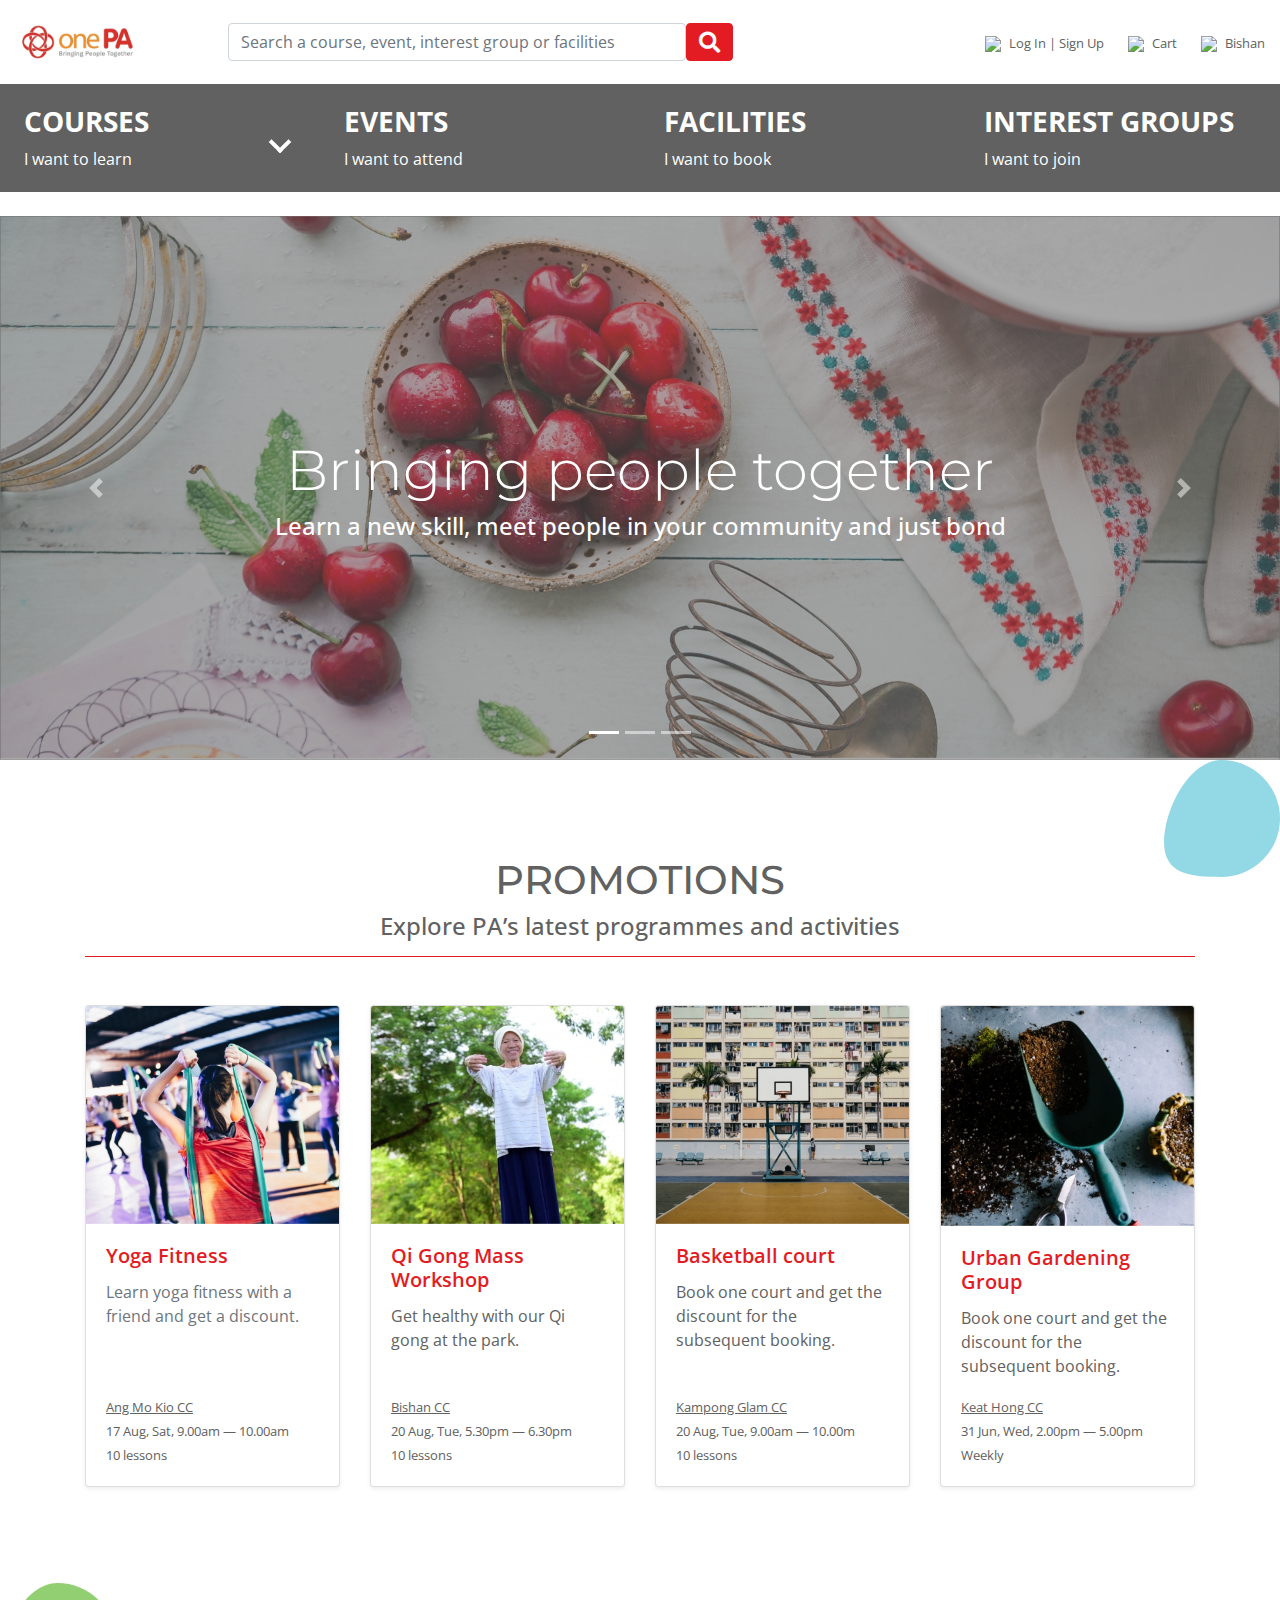
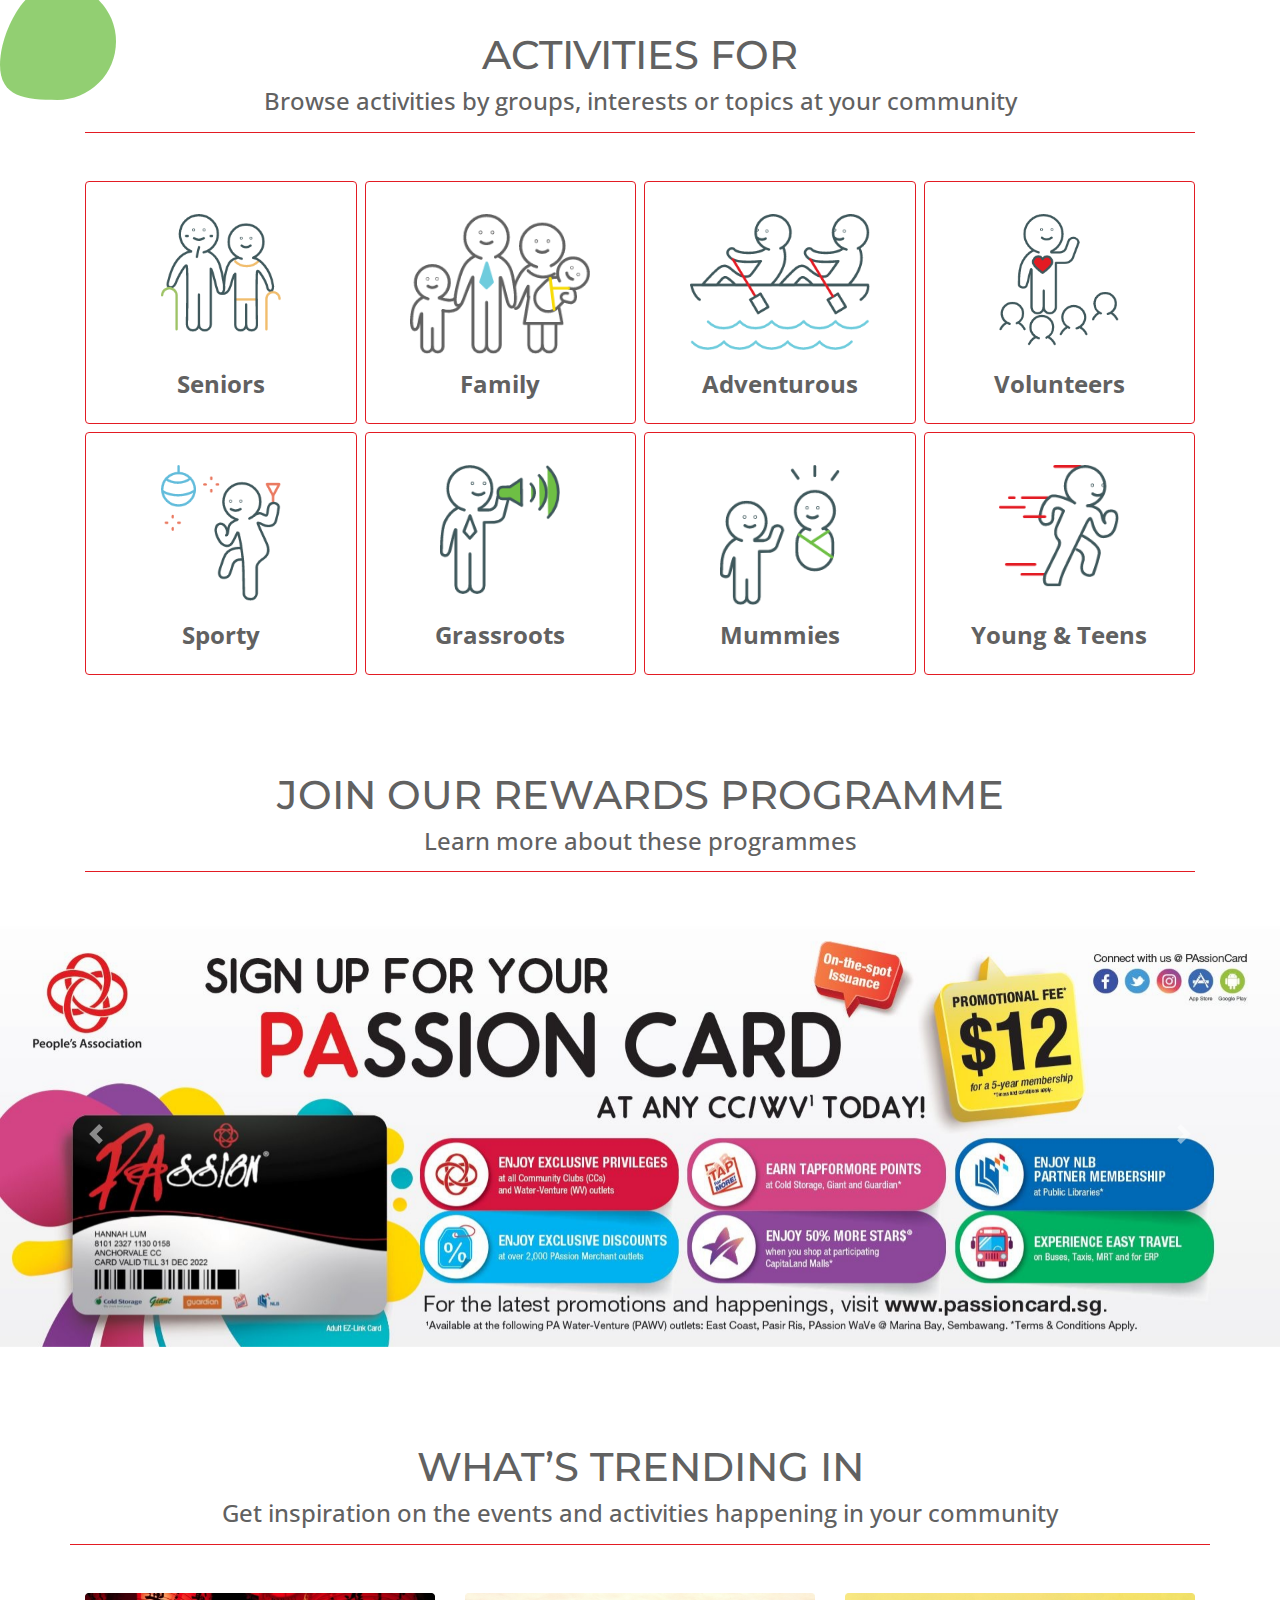
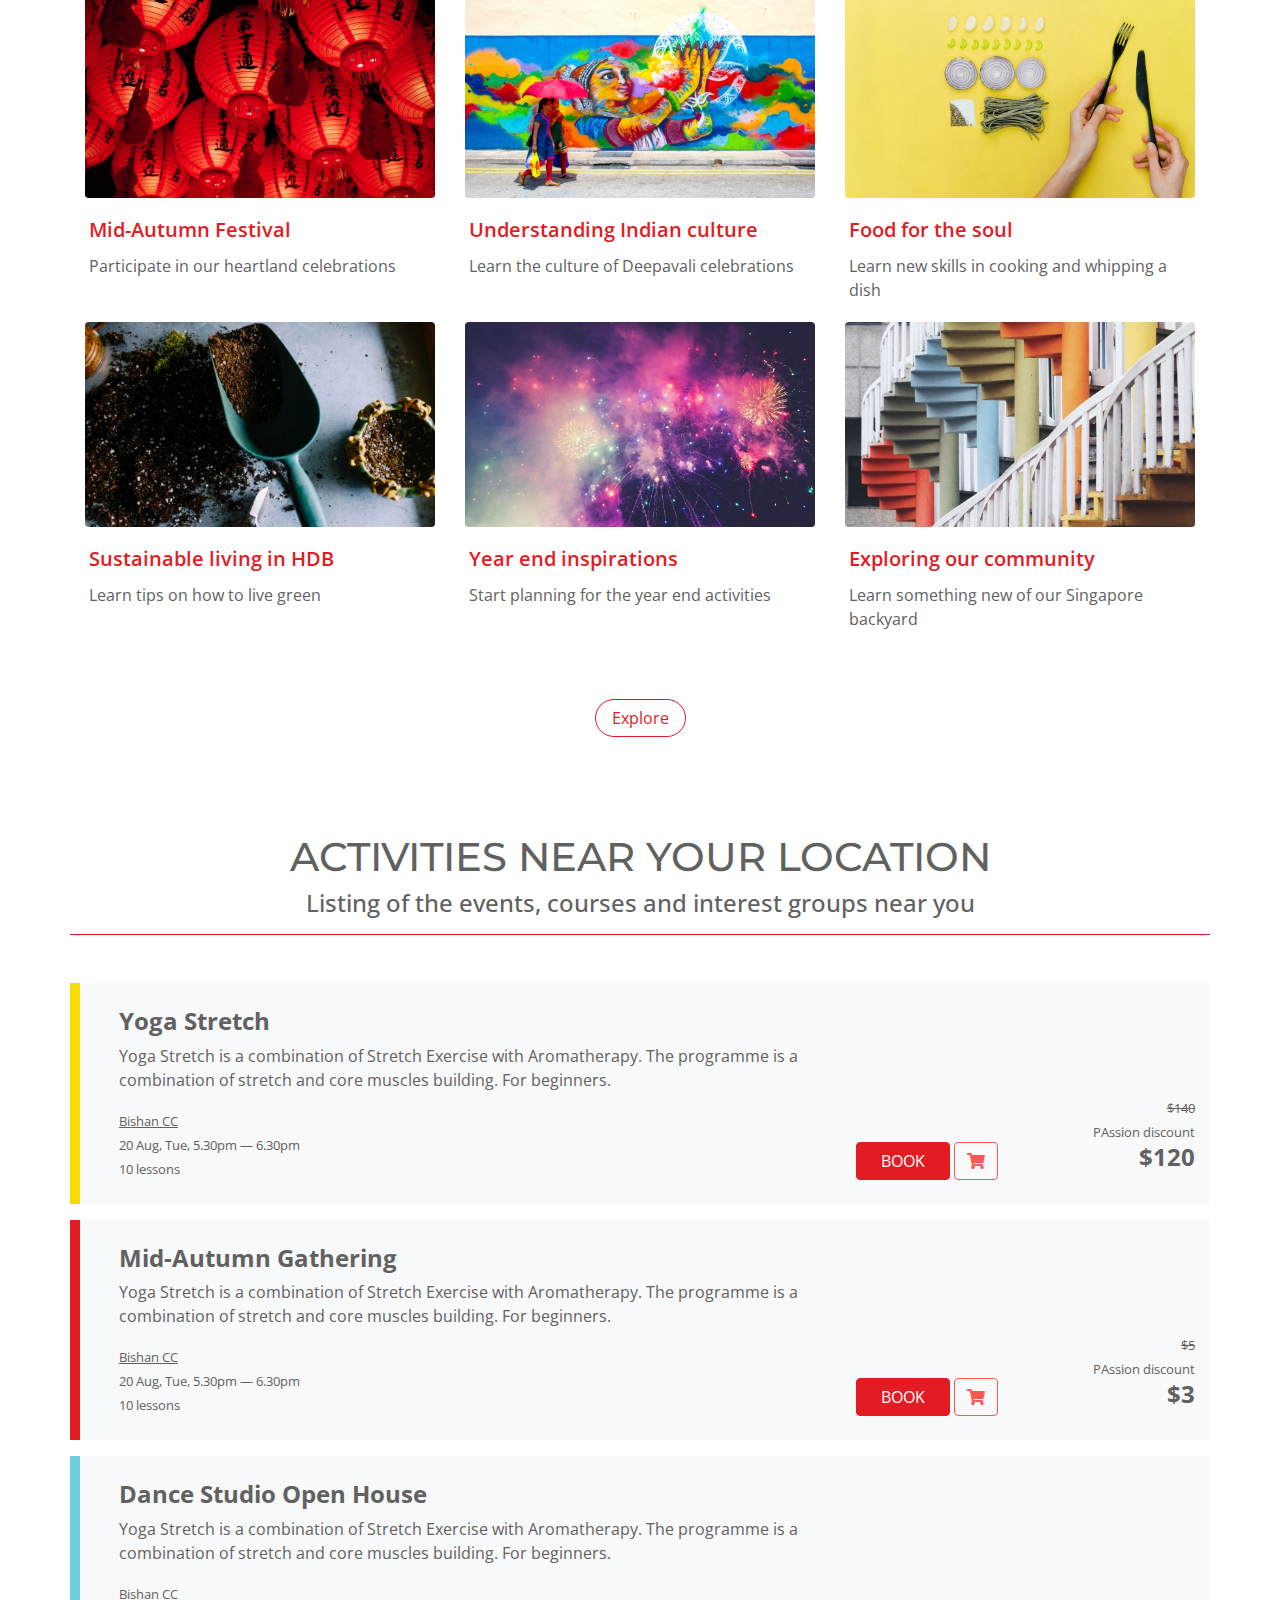
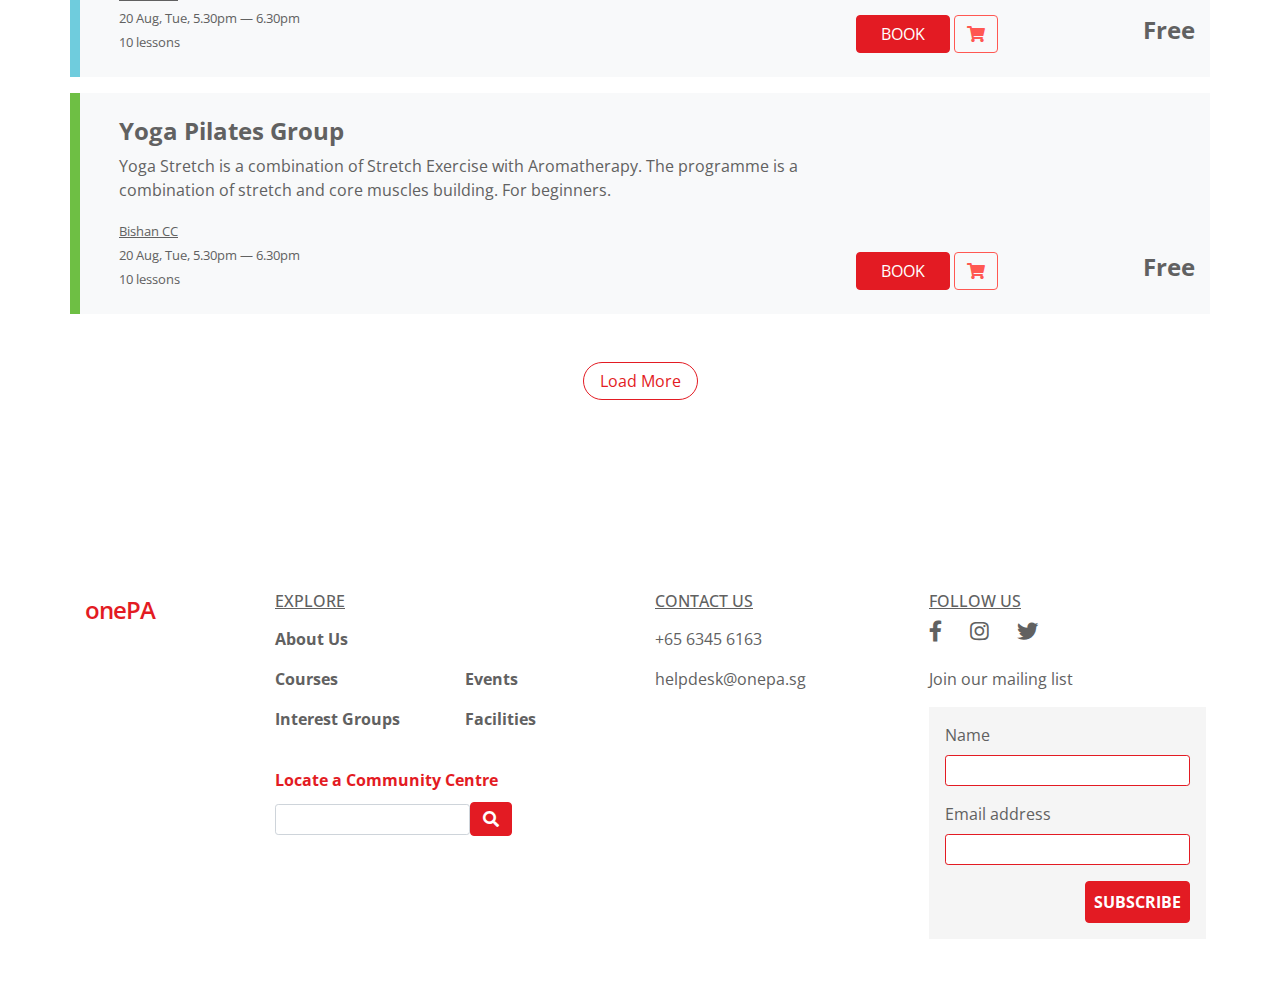
==== commit 1da50cb1: "Add files via upload" ====
--- a/PA/index.html
+++ b/PA/index.html
@@ -36,40 +36,41 @@
 
     </div><!-- row -->
     </header>
-    
-
-    <nav id="paNavBar">
-          <ul class="nav nav-justified">
-            <li class="nav-item dropdown">
-              <a id="navCourses" class="nav-link dropdown-toggle" data-toggle="dropdown" href="#" role="button" aria-haspopup="true" aria-expanded="false"><div class="text-left mx-auto d-inline-block"><span class="h4 text-uppercase font-weight-bold d-block">Courses</span><span class="d-block">I want to learn</span></div><i class="fa fa-angle-down fa-2x ml-5"></i></a>
-              <ul class="dropdown-menu">
-                <li><a href="#">Arts &amp; Music</a></li>
-                <li><a href="#">Culinary &amp; Food</a></li>
-                <li><a href="#">Computing &amp; IT</a></li>
-                <li><a href="#">Dance</a></li>
-                <li><a href="#">Family &amp; Kids</a></li>
-                <li><a href="#">Health &amp; Wellness</a></li>
-                <li><a href="#">Home &amp; Lifestyle</a></li>
-                <li><a href="#">Language</a></li>
-                <li><a href="#">Sports &amp; Fitness</a></li>
-              </ul>
+    <nav id="paNavBar" class="navbar-expand-lg">
+      <button class="navbar-toggler" type="button" data-toggle="collapse" data-target="#navbarSupportedContent" aria-controls="navbarSupportedContent" aria-expanded="false" aria-label="Toggle navigation">
+      <i class="fas fa-grip-lines"></i>
+      </button>
+    <div class="collapse navbar-collapse" id="navbarSupportedContent">
+        <ul class="navbar-nav w-100">
+          <li class="nav-item w-100 dropdown">
+            <a id="navCourses" class="nav-link dropdown-toggle pl-4" href="#" data-toggle="dropdown" role="button" aria-haspopup="true" aria-expanded="false"><div class="text-left mx-auto d-inline-block"><span class="h3 text-uppercase font-weight-bold d-block">Courses</span><span class="d-block">I want to learn</span></div></a>
+
+            <div class="dropdown-menu w-100">
+              <a class="dropdown-item" href="#">Arts &amp; Music</a>
+              <a class="dropdown-item" href="#">Culinary &amp; Food</a>
+              <a class="dropdown-item" href="#">Computing &amp; IT</a>
             
-            </li>
-            <li class="nav-item">
-              <a  id="navEvents" class="nav-link" href="#"><div class="text-left mx-auto d-inline-block"><span class="h4 text-uppercase font-weight-bold d-block">Events</span><span class="d-block">I want to attend</span></div><i class="fa fa-angle-down fa-2x ml-5"></i></a>
-            </li>
-            <li class="nav-item">
-              <a id="navFacilities" class="nav-link" href="#"><div class="text-left mx-auto d-inline-block"><span class="h4 text-uppercase font-weight-bold d-block">Facilities</span><span class="d-block">I want to book</span></div><i class="fa fa-angle-down fa-2x ml-5"></i></a>
-            </li>
-            <li class="nav-item">
-              <a id="navGroups" class="nav-link" href="#"><div class="text-left mx-auto d-inline-block"><span class="h4 text-uppercase font-weight-bold d-block">Interest Groups</span><span class="d-block">I want to join</span></div><i class="fa fa-angle-down fa-2x ml-5"></i></a>
-            </li>
-          </ul>
+            </div>
+          </li>
+          <li class="nav-item w-100">
+              <a id="navEvents" class="nav-link pl-4" href="#"><div class="text-left mx-auto d-inline-block"><span class="h3 text-uppercase font-weight-bold d-block">Events</span><span class="d-block">I want to attend</span></div></a>
+          </li>
+          <li class="nav-item w-100">
+            <a id="navFacilities"class="nav-link pl-4" href="#"><div class="text-left mx-auto d-inline-block"><span class="h3 text-uppercase font-weight-bold d-block">Facilities</span><span class="d-block">I want to book</span></div></a>
+          </li>
+          <li class="nav-item w-100 dropdown">
+            <a id="navGroups" class="nav-link dropdown-toggle pl-4" href="#" data-toggle="dropdown" role="button" aria-haspopup="true"><div class="text-left mx-auto d-inline-block"><span class="h3 text-uppercase font-weight-bold d-block">Interest Groups</span><span class="d-block">I want to join</span></div></a>
+              <div class="dropdown-menu w-100">
+              <a class="dropdown-item" href="#">Gardening &amp; Music</a>
+              <a class="dropdown-item" href="#">Fitness &amp; Food</a>
+              <a class="dropdown-item" href="#">Cooking &amp; IT</a>
+            
+            </div>
+          </li>
+        </ul>
+    </div>
         
-
-          
-          
-    </nav>
+  </nav>
 
       <main role="main">
           <div id="myCarousel" class="carousel slide" data-ride="carousel">
@@ -127,7 +128,7 @@
 
               <div class="card-deck my-5">
                   <div class="card shadow-sm">
-                    <img src="img/img_card1.jpg" class="card-img-top w-100" alt="...">
+                    <img src="img/img_card1.jpg" class="card-img-top w-100 img-fluid" alt="...">
                     <div class="card-body d-flex flex-column">
                       <h5 class="card-title">Yoga Fitness</h5>
                       <p class="card-text text-muted">Learn yoga fitness with a friend and get a discount.</p>
@@ -137,7 +138,7 @@
                     </div>
                   </div>
                   <div class="card shadow-sm">
-                    <img src="img/img_card2.jpg" class="card-img-top w-100" alt="...">
+                    <img src="img/img_card2.jpg" class="card-img-top w-100 img-fluid" alt="...">
                     <div class="card-body d-flex flex-column">
                       <h5 class="card-title">Qi Gong Mass Workshop</h5>
                       <p class="card-text">Get healthy with our Qi gong at the  park.</p>
@@ -146,7 +147,7 @@
                     </div>
                   </div>
                   <div class="card shadow-sm">
-                    <img src="img/img_card3.jpg" class="card-img-top w-100" alt="...">
+                    <img src="img/img_card3.jpg" class="card-img-top w-100 img-fluid" alt="...">
                     <div class="card-body d-flex flex-column">
                       <h5 class="card-title">Basketball court</h5>
                       <p class="card-text">Book one court and get the discount for the subsequent booking.</p>
@@ -155,7 +156,7 @@
                     </div>
                   </div>
                   <div class="card shadow-sm">
-                      <img src="img/img_card4.jpg" class="card-img-top w-100" alt="...">
+                      <img src="img/img_card4.jpg" class="card-img-top w-100 img-fluid" alt="...">
                       <div class="card-body d-flex flex-column">
                           <h5 class="card-title">Urban Gardening Group</h5>
                           <p class="card-text">Book one court and get the discount for the subsequent booking.</p>
@@ -321,7 +322,7 @@
             </section><!-- trending -->
 
             <section id="location" class="py-5">
-              <div class="container border-bottom-section">
+              <div class="container">
                   <div class="row">
                       <div class="col-lg-12 mx-auto mb-5 text-center border-bottom-section">
                           <h1 class="text-uppercase">Activities near your location</h1>
@@ -338,7 +339,7 @@
                     </div>
                     <div class="col-lg-2">
                       <button type="button" class="btn btn-pa-solid px-4">BOOK</button>
-                      <button type="button" class="btn btn-pa-solid"><i class="fas fa-shopping-cart"></i></button>
+                      <button type="button" class="btn btn-pa-cart"><i class="fas fa-shopping-cart"></i></button>
                     </div>
                     <div class="col-lg-2 text-right">
                       <small><del>$140</del><br>PAssion discount</small>
@@ -355,7 +356,7 @@
                     </div>
                     <div class="col-lg-2">
                         <button type="button" class="btn btn-pa-solid px-4">BOOK</button>
-                        <button type="button" class="btn btn-pa-solid"><i class="fas fa-shopping-cart"></i></button>
+                        <button type="button" class="btn btn-pa-cart"><i class="fas fa-shopping-cart"></i></button>
                     </div>
                     <div class="col-lg-2 text-right">
                       <small><del>$5</del><br>PAssion discount</small>
@@ -372,7 +373,7 @@
                     </div>
                     <div class="col-lg-2">
                         <button type="button" class="btn btn-pa-solid px-4">BOOK</button>
-                        <button type="button" class="btn btn-pa-solid"><i class="fas fa-shopping-cart"></i></button>
+                        <button type="button" class="btn btn-pa-cart"><i class="fas fa-shopping-cart"></i></button>
                     </div>
                     <div class="col-lg-2 text-right">
                       
@@ -389,7 +390,7 @@
                     </div>
                     <div class="col-lg-2">
                         <button type="button" class="btn btn-pa-solid px-4">BOOK</button>
-                        <button type="button" class="btn btn-pa-solid"><i class="fas fa-shopping-cart"></i></button>
+                        <button type="button" class="btn btn-pa-cart "><i class="fas fa-shopping-cart"></i></button>
                     </div>
                     <div class="col-lg-2 text-right">
                       <h4 class="font-weight-bold">Free</h4>
@@ -407,8 +408,8 @@
             </section><!-- location -->
           </main>
 
-            <footer class="py-5">
-              <div class="container">
+            <footer class="py-5 container">
+              
                 <div class="row">
                   <div class="col-2">
                     <span class="footerLogo">onePA</span>
@@ -459,7 +460,7 @@
                     </div>
                 </div>
 
-              </div>
+             
             </footer>
 
 
@@ -472,16 +473,6 @@
     <script src="https://cdnjs.cloudflare.com/ajax/libs/popper.js/1.14.7/umd/popper.min.js" integrity="sha384-UO2eT0CpHqdSJQ6hJty5KVphtPhzWj9WO1clHTMGa3JDZwrnQq4sF86dIHNDz0W1" crossorigin="anonymous"></script>
     <script src="https://stackpath.bootstrapcdn.com/bootstrap/4.3.1/js/bootstrap.min.js" integrity="sha384-JjSmVgyd0p3pXB1rRibZUAYoIIy6OrQ6VrjIEaFf/nJGzIxFDsf4x0xIM+B07jRM" crossorigin="anonymous"></script>
 
-    <script>
-      $(document).ready(function(){
-        $(".dropdown").on("hide.bs.dropdown", function(){
-          $(".btn").html('Dropdown <span class="caret"></span>');
-        });
-        $(".dropdown").on("show.bs.dropdown", function(){
-          $(".btn").html('Dropdown <span class="caret caret-up"></span>');
-        });
-      });
-      </script>
   
   
   </body>
--- a/PA/css/custom.css
+++ b/PA/css/custom.css
@@ -1,7 +1,13 @@
-@import url('https://fonts.googleapis.com/css?family=Montserrat:700|Open+Sans:400,600,800&display=swap');
+@import url('https://fonts.googleapis.com/css?family=Montserrat:700|Pacifico|Open+Sans:400,600,800&display=swap');
 
 * {
     font-family: 'Open Sans', sans-serif;
+}
+
+
+body {
+    color: #616161;
+    height: 100%;
 }
 
 h1, h2, h3, .display-1, .display-2, .display-3, .display-4 {
@@ -58,22 +64,28 @@
 }
 
 .footerLogo {
-    font-weight: 800;
+    font-weight: 600;
     color: #E31B23;
     letter-spacing: -1px;
     font-size: 1.5rem;
 }
 
-#paNavBar a {
+#paNavBar li a {
     color: #fff;     
     font-family: 'Open Sans', sans-serif;
     background-color: #616161; 
-    /*padding: 1.2rem 0;*/
-}
-
-#paNavBar li ul a {
+    padding: 1.3em 0;
+}
+
+#paNavBar .dropdown-menu a{
     background-color: #fff;
     color: #616161; 
+    padding: .5em;
+}
+
+#paNavBar .dropdown-menu a:hover {
+    background-color:#EE787D; 
+    color: #fff;  
 }
 
 .carousel-caption {
@@ -90,33 +102,69 @@
     color: #fff;
     box-shadow: 5px 5px 10px rgba(0, 0, 0, 0.16)
   }
+
+.btn-pa-cart {
+  color: #FF5852;
+  border-color: #FF5852;
+}
+
+.btn-pa-cart:hover {
+  color: #fff;
+  background-color: #FF5852;
+  border-color: #FF5852;
+}
  
  #navCourses:hover {
     background-image: linear-gradient(90deg, #f7db05 0%, #ff5852 100%) !important;
     border-right: 1px solid #fff;
+   
  }  
 
  #navEvents:hover {
     background-image: linear-gradient(90deg, #ff5852 0%, #e31b23 100%) !important;
-    border-right: 1px solid #fff;
-    border-left: 1px solid #fff;
+   /*border-right: 1px solid #fff;
+    border-left: 1px solid #fff;*/
  }  
 
  #navFacilities:hover {
     background-image: linear-gradient(90deg, #6fccdd 0%, #f7db05 100%) !important;
-    border-right: 1px solid #fff;
-    border-left: 1px solid #fff;
+    /*border-right: 1px solid #fff;
+    border-left: 1px solid #fff;*/
  }  
 
  #navGroups:hover {
     background-image: linear-gradient(90deg, #6ebf44 0%, #6fccdd 100%) !important;
-    border-left: 1px solid #fff;
- }  
-
+    /*border-left: 1px solid #fff;*/
+ }  
+/*
  .dropdown-toggle::after {
     display: none;
-}
-
+}*/
+
+.dropdown-toggle::after {
+    display: inline-block;
+    width: 1em;
+    height: 1em;
+    margin:  1.8em 2em 0 0;
+    float: right;
+  
+    content: "";
+    border: 3em solid;
+    border-width: 0 .3em .3em 0;
+    transform: rotateZ(45deg)
+    }
+
+
+
+.dropdown-toggle[aria-expanded="true"]:after {
+  transform: rotate(-135deg);
+}
+
+
+/*for the animation*/
+.dropdown-toggle:after {
+  transition: 0.5s;
+}
 textarea:focus,
 input[type="text"]:focus,
 input[type="password"]:focus,
@@ -139,4 +187,68 @@
 }
 
 
-
+#coursesLanding {
+    background: url('../img/courses_landing_hero.jpg') center no-repeat;
+    background-size: cover;
+    display: flex;
+    height: 75vh;
+    color: #fff;
+  
+}
+
+.jumbotron h1 {
+    font-family: Pacifico, cursive;
+    line-height: 1.25em;
+    word-spacing: .05em;
+    margin-bottom: .2em;
+    margin-left: -.1em;
+}
+
+.jumbotron h3 {
+    font-family: 'Open Sans', sans-serif;
+    
+}
+
+.checkbox-custom, .radio-custom {
+    opacity: 0;
+    position: absolute;   
+}
+
+.checkbox-custom, .checkbox-custom-label, .radio-custom, .radio-custom-label {
+    display: inline-block;
+    vertical-align: middle;
+    margin: 5px;
+    cursor: pointer;
+}
+
+.checkbox-custom-label, .radio-custom-label {
+    position: relative;
+}
+
+.checkbox-custom + .checkbox-custom-label:before, .radio-custom + .radio-custom-label:before {
+    content: '';
+    background: #fff;
+    border: 2px solid #ddd;
+    display: inline-block;
+    vertical-align: middle;
+    width: 20px;
+    height: 20px;
+    padding: 2px;
+    margin-right: 10px;
+    text-align: center;
+}
+
+
+.radio-custom + .radio-custom-label:before {
+    border-radius: 50%;
+}
+
+.radio-custom:checked + .radio-custom-label:before {
+  content: "\f00c";
+  font-family: 'Font Awesome\ 5 Free';
+    font-weight: 900;
+}
+
+.checkbox-custom:focus + .checkbox-custom-label, .radio-custom:focus + .radio-custom-label {
+  outline: 1px solid #ddd; /* focus style */
+}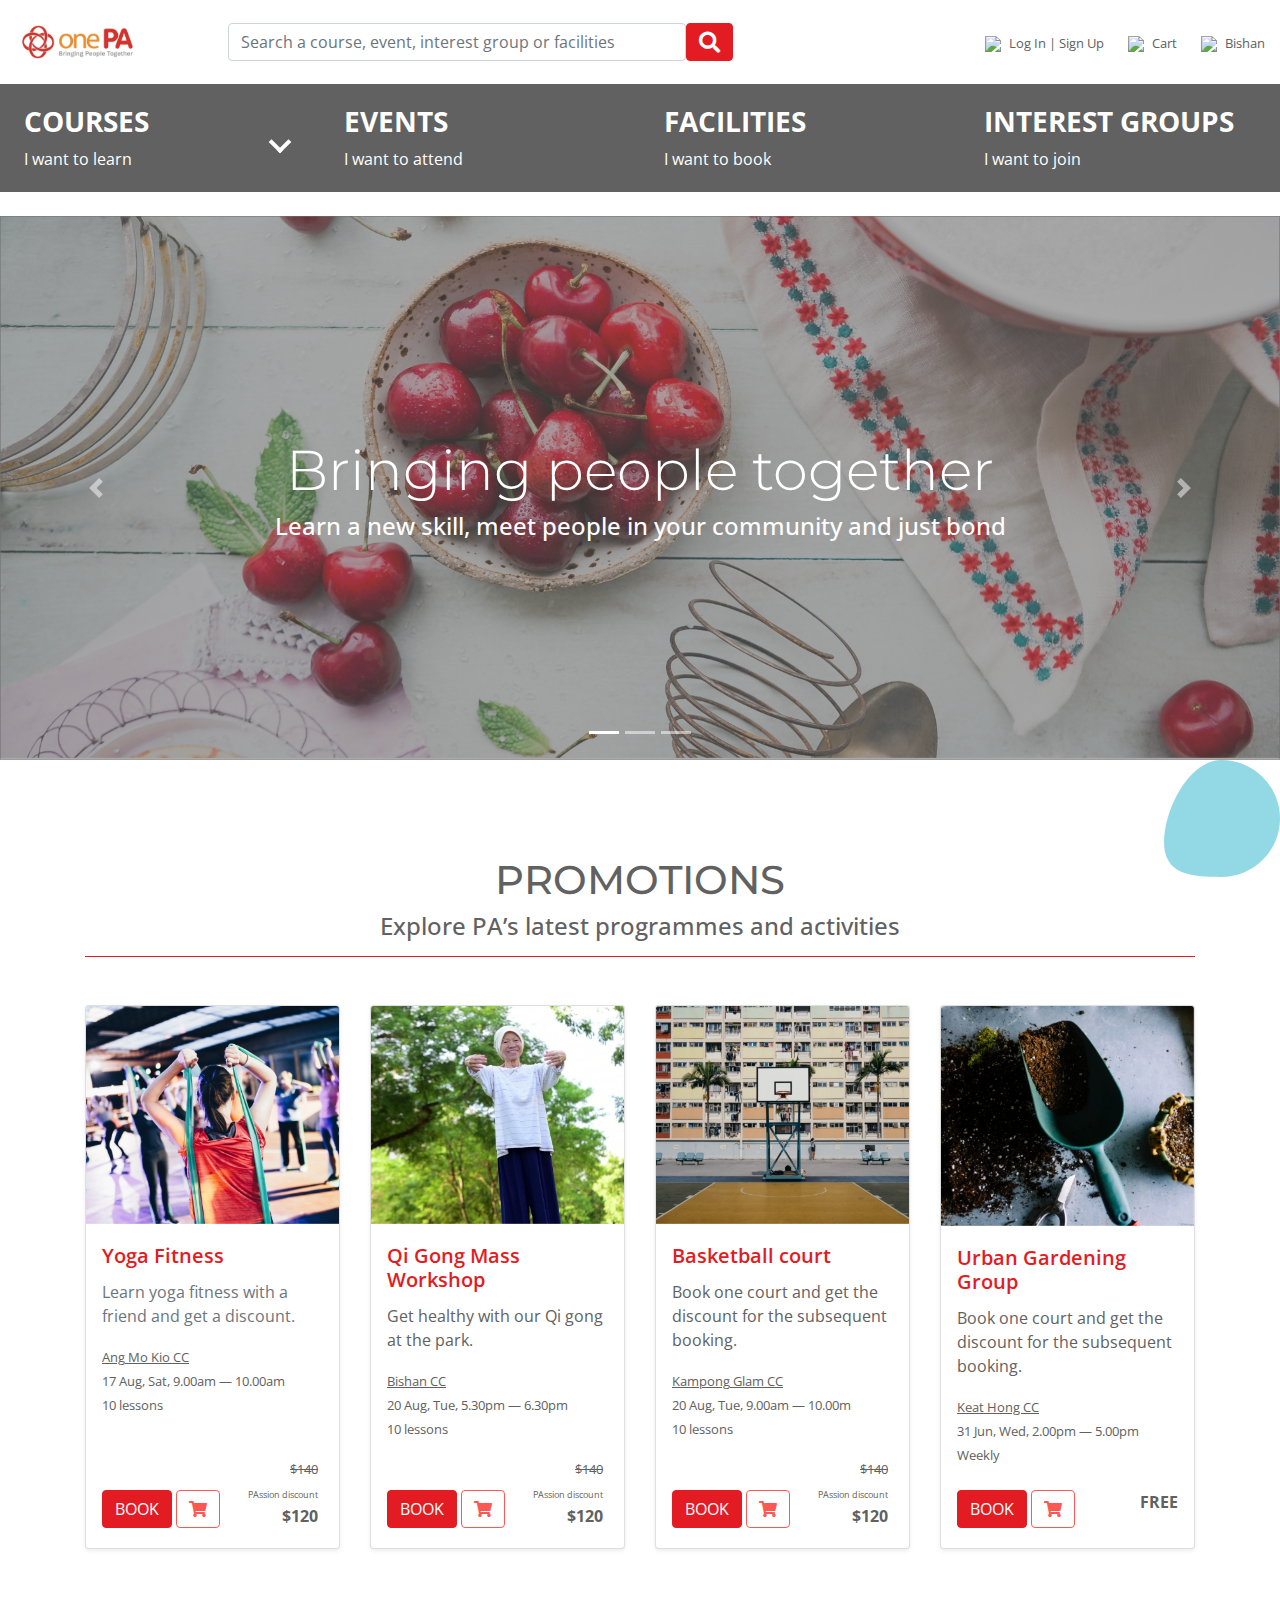
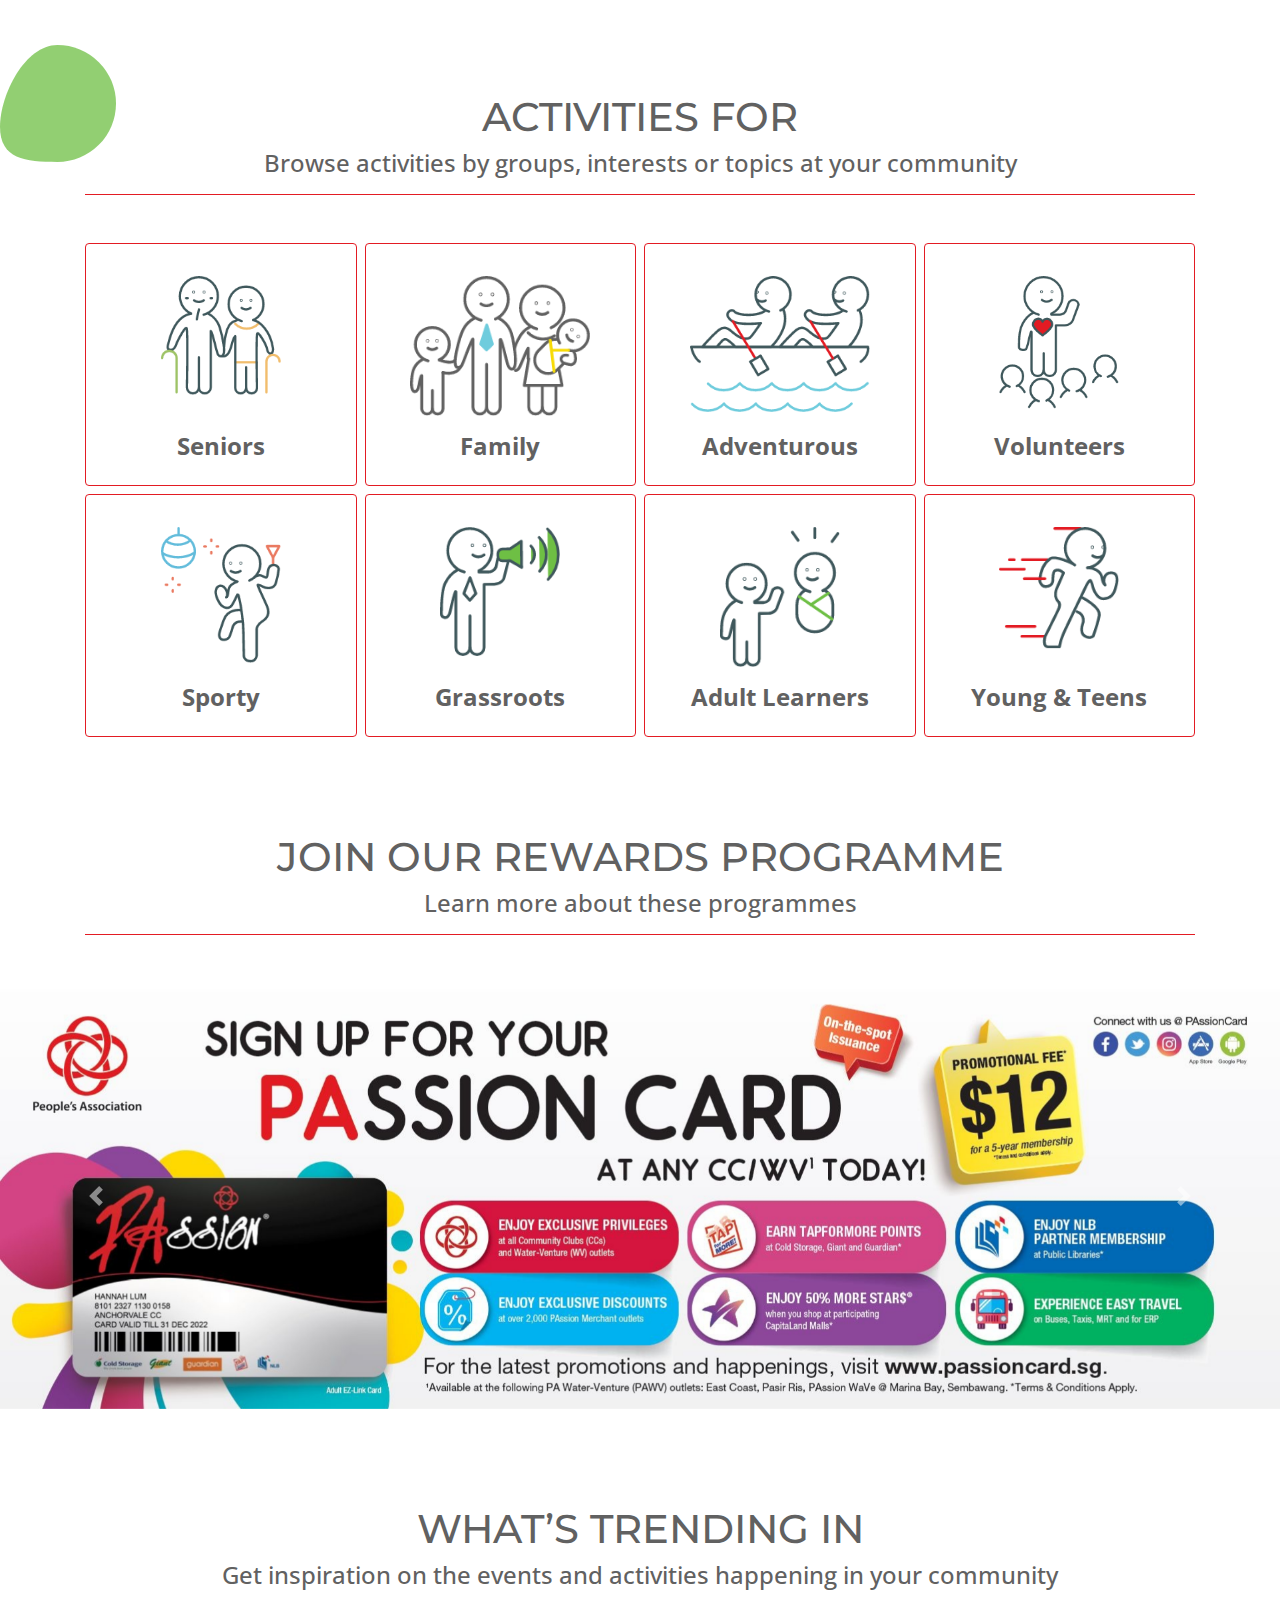
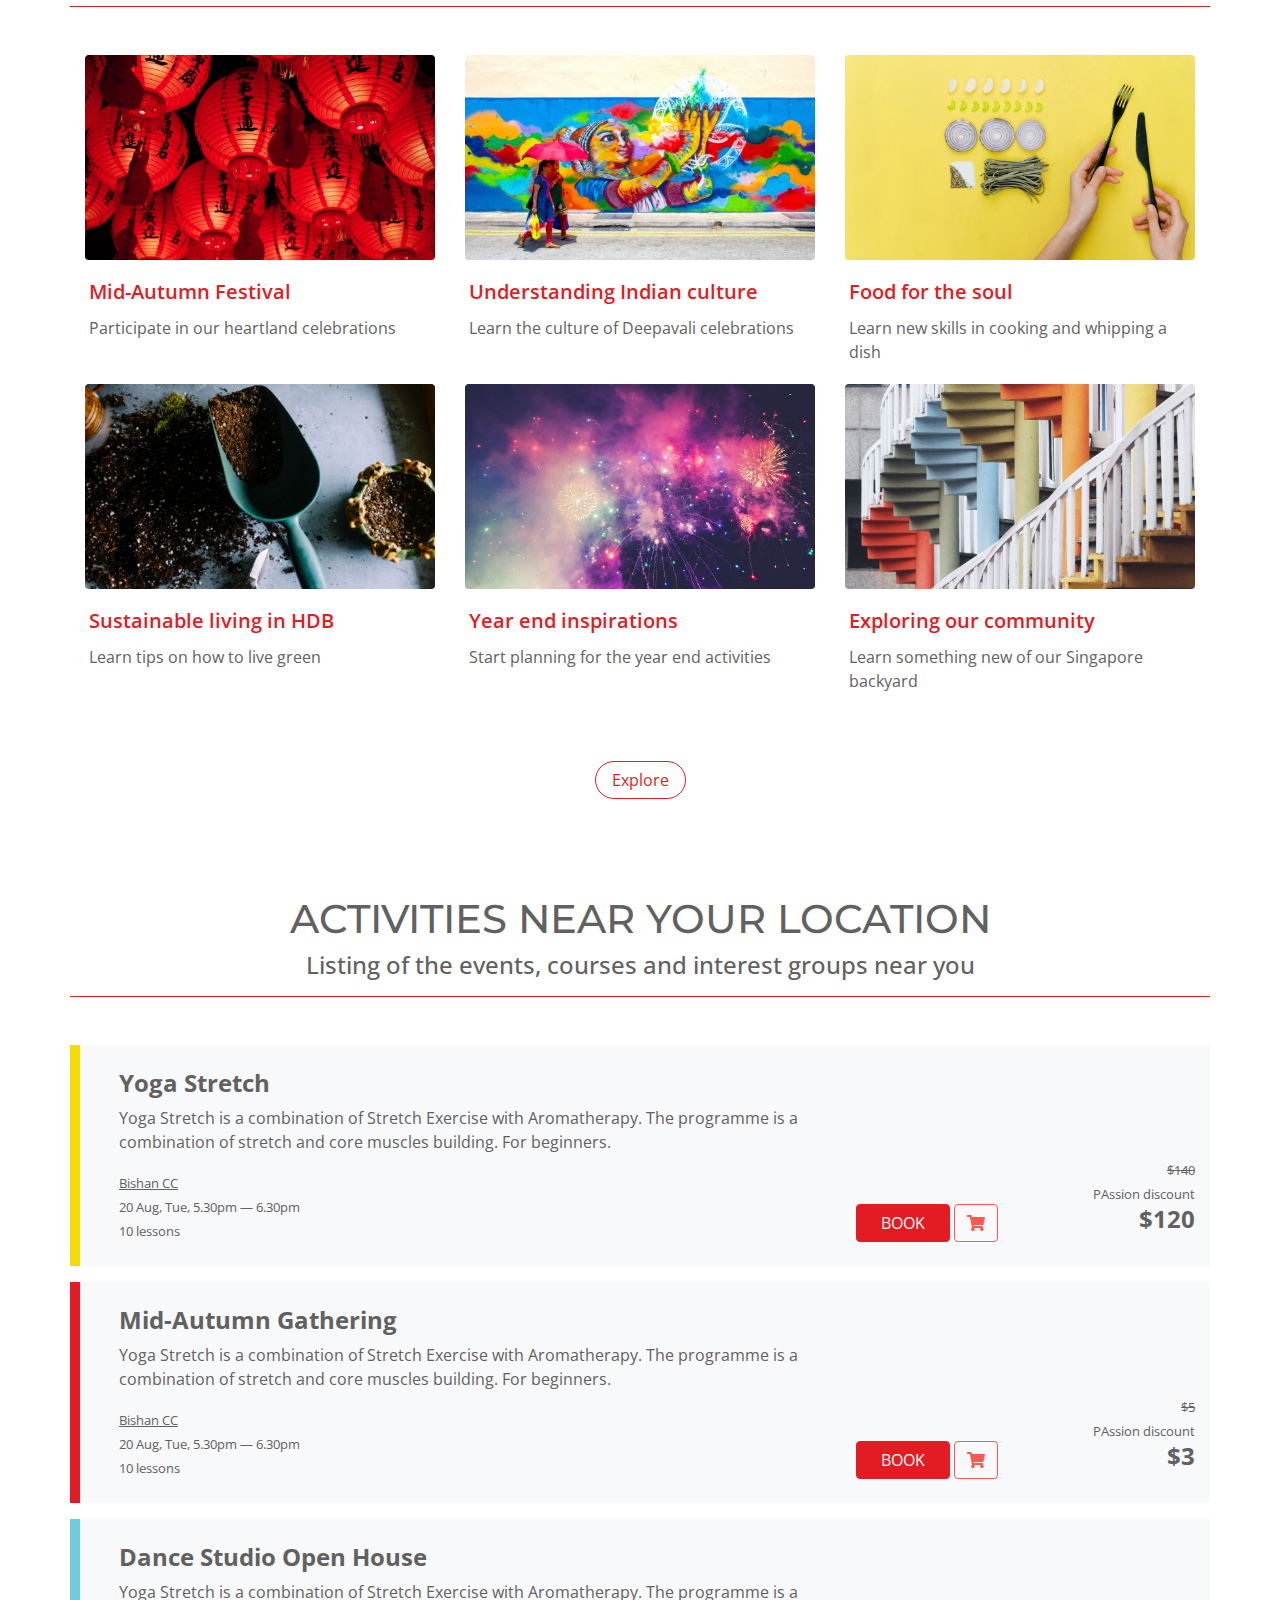
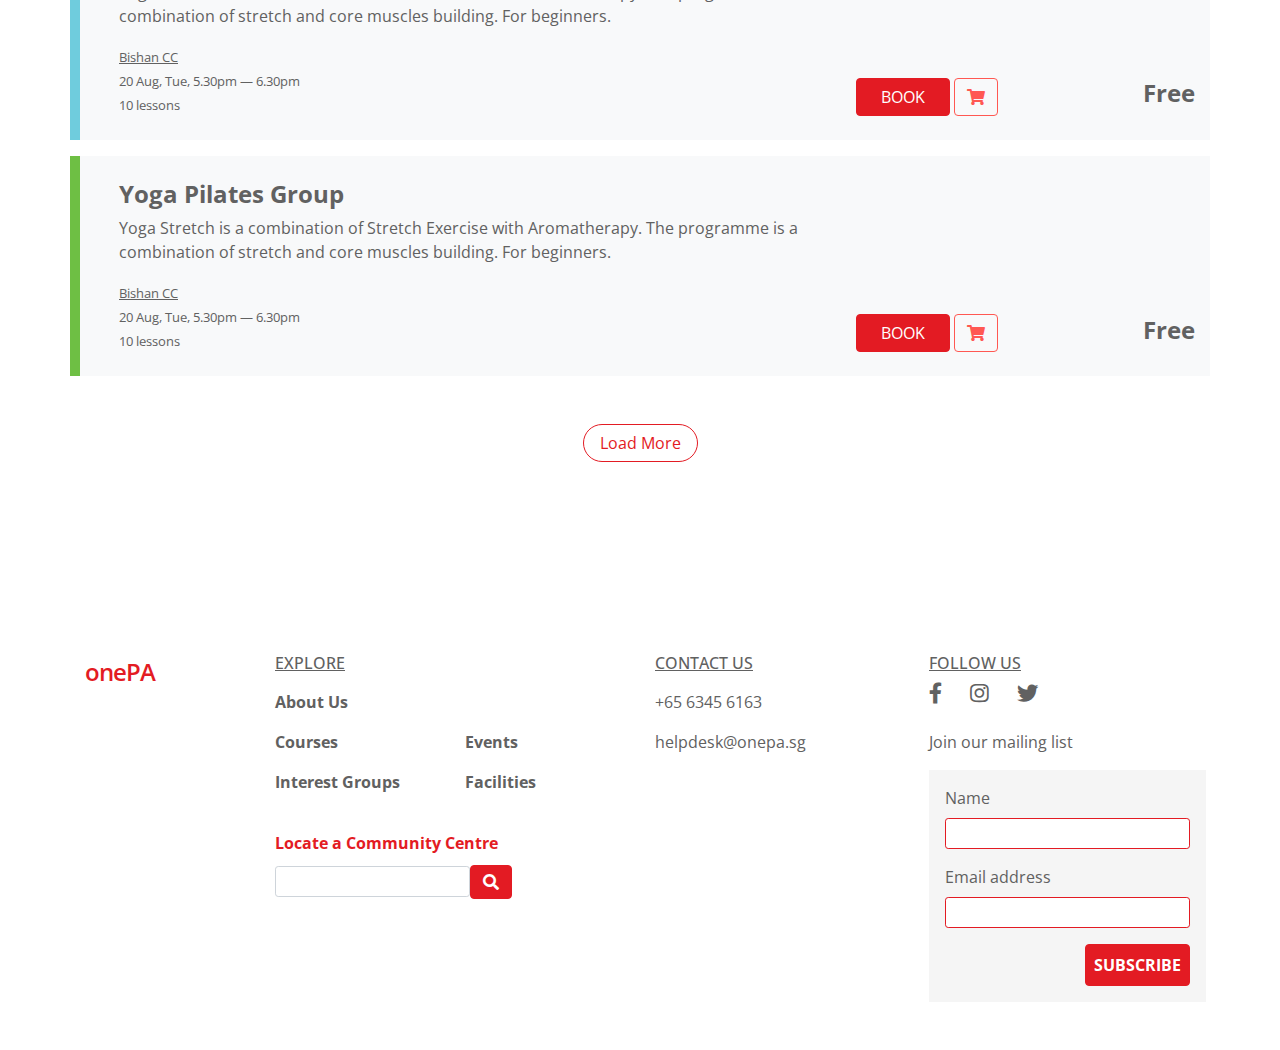
==== commit 23a6fc1a: "Add files via upload" ====
--- a/PA/index.html
+++ b/PA/index.html
@@ -127,44 +127,86 @@
               </div>
 
               <div class="card-deck my-5">
-                  <div class="card shadow-sm">
-                    <img src="img/img_card1.jpg" class="card-img-top w-100 img-fluid" alt="...">
-                    <div class="card-body d-flex flex-column">
-                      <h5 class="card-title">Yoga Fitness</h5>
-                      <p class="card-text text-muted">Learn yoga fitness with a friend and get a discount.</p>
-                      <p class="card-text mt-auto"><small><u>Ang Mo Kio CC</u><br>17 Aug, Sat, 9.00am &mdash; 10.00am<br>
+                    <div class="card-courses card shadow-sm">
+                        <img src="img/img_card1.jpg" class="card-img-top w-100 img-fluid" alt="...">
+                        <div class="card-body d-flex flex-column px-3">
+                        <h5 class="card-title">Yoga Fitness</h5>
+                        <p class="card-text text-muted">Learn yoga fitness with a friend and get a discount.</p>
+                        <p class="card-text"><small><u>Ang Mo Kio CC</u><br>17 Aug, Sat, 9.00am &mdash; 10.00am<br>10 lessons</small></p>
+                           <div class="mt-auto">
+                               
+                                  <button type="button" class="btn btn-pa-solid">BOOK</button>
+                                  <button type="button" class="btn btn-pa-cart"><i class="fas fa-shopping-cart"></i></button>
+                                
+                              <div class="d-inline-block text-right align-bottom ml-4">      
+                                <small><del>$140</del><br><span style="font-size: .7em">PAssion discount</span></small>
+                                <p class="font-weight-bold m-0">$120</p>
+                              </div>
+                          </div>
+                            
+                      </div>
+                    </div>
+                    <div class="card-events card shadow-sm">
+                      <img src="img/img_card2.jpg" class="card-img-top w-100 img-fluid" alt="...">
+                      <div class="card-body d-flex flex-column px-3">
+                        <h5 class="card-title">Qi Gong Mass Workshop</h5>
+                        <p class="card-text">Get healthy with our Qi gong at the  park.</p>
+                        <p class="card-text"><small><u>Bishan CC</u><br>20 Aug, Tue, 5.30pm &mdash; 6.30pm<br>
                           10 lessons</small></p>
                           
-                    </div>
-                  </div>
-                  <div class="card shadow-sm">
-                    <img src="img/img_card2.jpg" class="card-img-top w-100 img-fluid" alt="...">
-                    <div class="card-body d-flex flex-column">
-                      <h5 class="card-title">Qi Gong Mass Workshop</h5>
-                      <p class="card-text">Get healthy with our Qi gong at the  park.</p>
-                      <p class="card-text mt-auto"><small><u>Bishan CC</u><br>20 Aug, Tue, 5.30pm &mdash; 6.30pm<br>
-                        10 lessons</small></p>
-                    </div>
-                  </div>
-                  <div class="card shadow-sm">
-                    <img src="img/img_card3.jpg" class="card-img-top w-100 img-fluid" alt="...">
-                    <div class="card-body d-flex flex-column">
-                      <h5 class="card-title">Basketball court</h5>
-                      <p class="card-text">Book one court and get the discount for the subsequent booking.</p>
-                      <p class="card-text mt-auto"><small><u>Kampong Glam CC</u><br>20 Aug, Tue, 9.00am &mdash; 10.00m<br>
-                        10 lessons</small></p>
-                    </div>
-                  </div>
-                  <div class="card shadow-sm">
-                      <img src="img/img_card4.jpg" class="card-img-top w-100 img-fluid" alt="...">
-                      <div class="card-body d-flex flex-column">
-                          <h5 class="card-title">Urban Gardening Group</h5>
-                          <p class="card-text">Book one court and get the discount for the subsequent booking.</p>
-                          <p class="card-text mt-auto"><small><u>Keat Hong CC</u><br>31 Jun, Wed, 2.00pm &mdash; 5.00pm<br>
-                            Weekly</small></p>
-                      </div>
-                    </div>
-                </div><!--card-deck-->
+                          <div class="mt-auto">
+                               
+                                  <button type="button" class="btn btn-pa-solid">BOOK</button>
+                                  <button type="button" class="btn btn-pa-cart"><i class="fas fa-shopping-cart"></i></button>
+                                
+                              <div class="d-inline-block text-right align-bottom ml-4">      
+                                <small><del>$140</del><br><span style="font-size: .7em">PAssion discount</span></small>
+                                <p class="font-weight-bold m-0">$120</p>
+                              </div>
+                          </div>
+                      </div>
+                    </div>
+                    
+                    
+                    <div class="card-facilities card shadow-sm">
+                      <img src="img/img_card3.jpg" class="card-img-top w-100 img-fluid" alt="...">
+                      <div class="card-body d-flex flex-column px-3">
+                        <h5 class="card-title">Basketball court</h5>
+                        <p class="card-text">Book one court and get the discount for the subsequent booking.</p>
+                        <p class="card-text"><small><u>Kampong Glam CC</u><br>20 Aug, Tue, 9.00am &mdash; 10.00m<br>
+                          10 lessons</small></p>
+                          <div class="mt-auto">
+                               
+                                  <button type="button" class="btn btn-pa-solid">BOOK</button>
+                                  <button type="button" class="btn btn-pa-cart"><i class="fas fa-shopping-cart"></i></button>
+                                
+                              <div class="d-inline-block text-right align-bottom ml-4">      
+                                <small><del>$140</del><br><span style="font-size: .7em">PAssion discount</span></small>
+                                <p class="font-weight-bold m-0">$120</p>
+                              </div>
+                          </div>
+                      </div>
+                    </div>
+                    <div class="card-groups card shadow-sm">
+                        <img src="img/img_card4.jpg" class="card-img-top w-100 img-fluid" alt="...">
+                        <div class="card-body d-flex flex-column px-3">
+                            <h5 class="card-title">Urban Gardening Group</h5>
+                            <p class="card-text">Book one court and get the discount for the subsequent booking.</p>
+                            <p class="card-text"><small><u>Keat Hong CC</u><br>31 Jun, Wed, 2.00pm &mdash; 5.00pm<br>
+                              Weekly</small></p>
+                            <div class="mt-auto">
+                               
+                                  <button type="button" class="btn btn-pa-solid">BOOK</button>
+                                  <button type="button" class="btn btn-pa-cart"><i class="fas fa-shopping-cart"></i></button>
+                                
+                              <div class="d-inline-block text-right align-bottom ml-4 float-right">      
+                                
+                                <p class="font-weight-bold m-0">FREE</p>
+                              </div>
+                          </div>
+                        </div>
+                      </div>
+                  </div><!--card-deck-->
 
              </div><!-- container -->
             </section><!-- promotions -->
@@ -206,7 +248,7 @@
                       </div>
                       <div class="col pa-border mx-1 py-3 d-flex flex-column rounded">
                         <img src="img/mummies.png" class="mx-auto w-50 my-3" alt="...">
-                        <h4 class="font-weight-bold mt-auto">Mummies</h4> 
+                        <h4 class="font-weight-bold mt-auto">Adult Learners</h4> 
                       </div>
                       <div class="col pa-border ml-1 py-3 d-flex flex-column rounded">
                         <img src="img/teens.png" class="mx-auto w-50 my-3" alt="...">
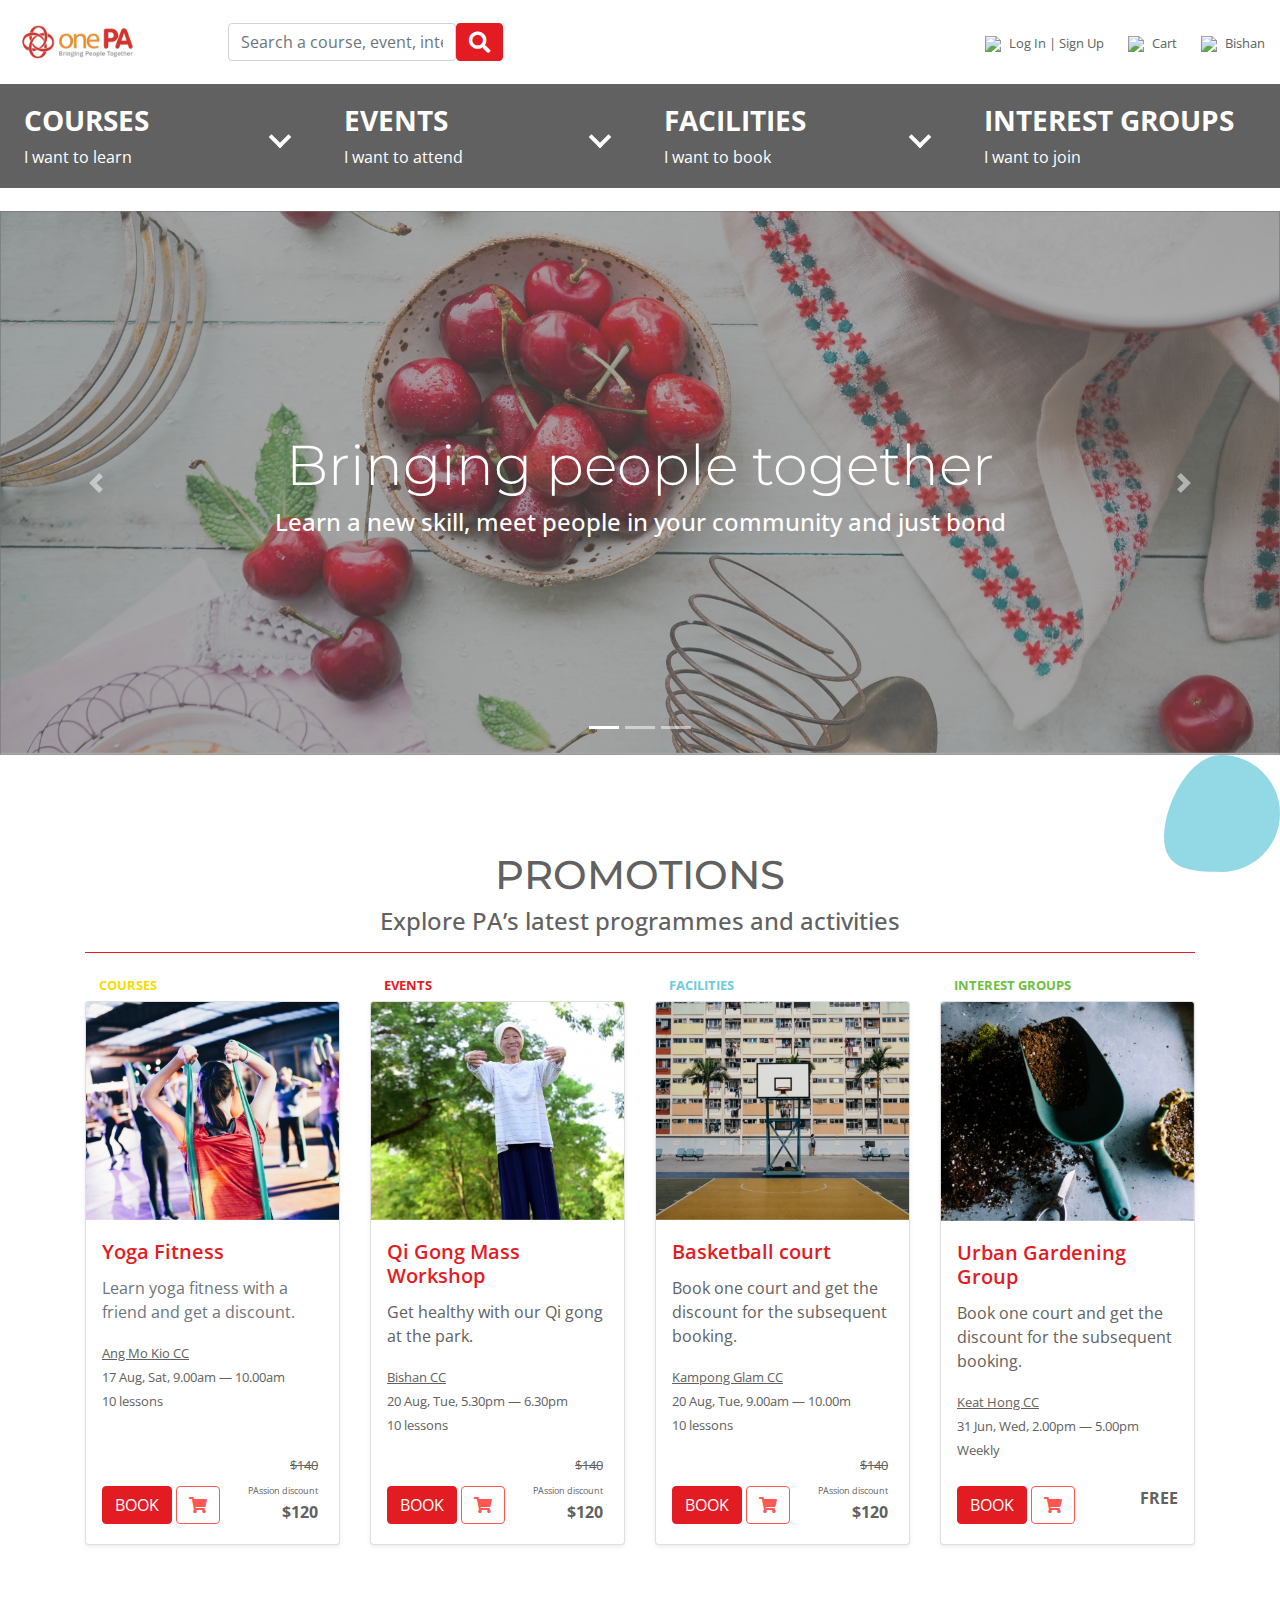
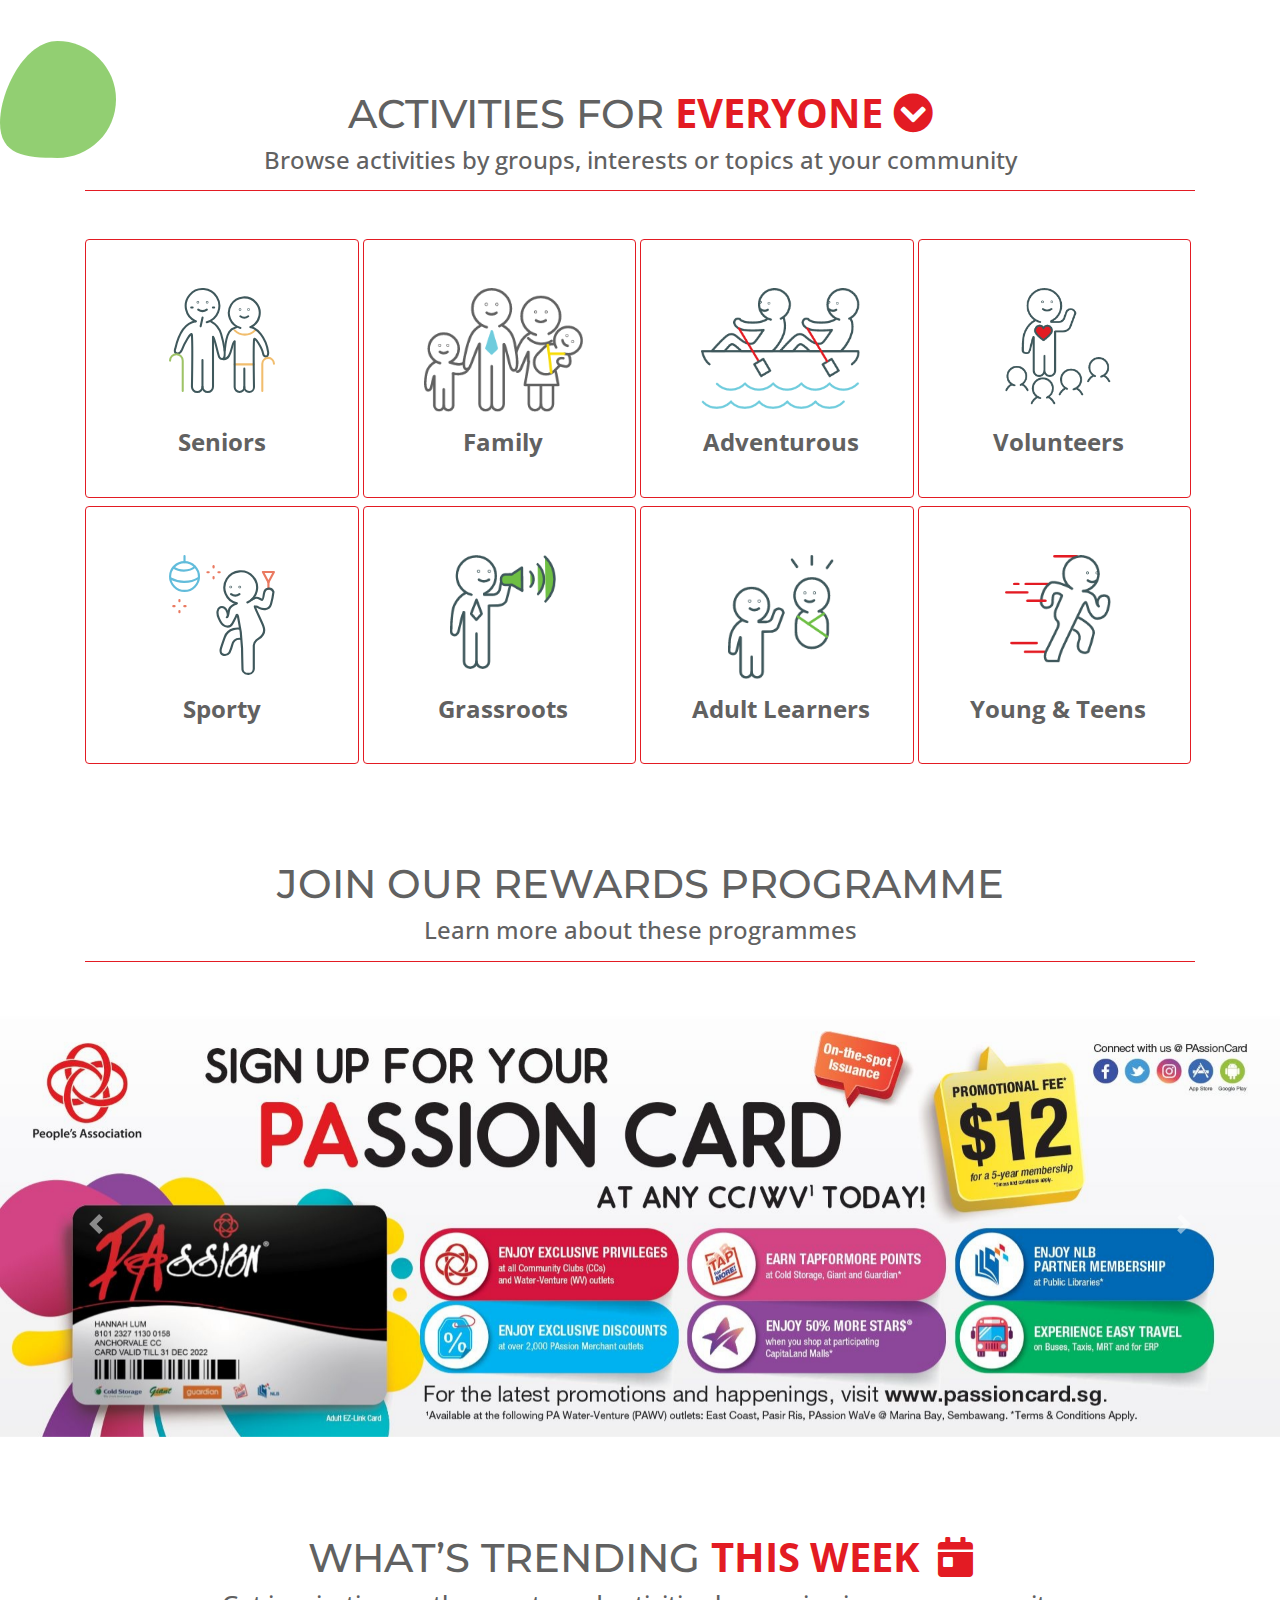
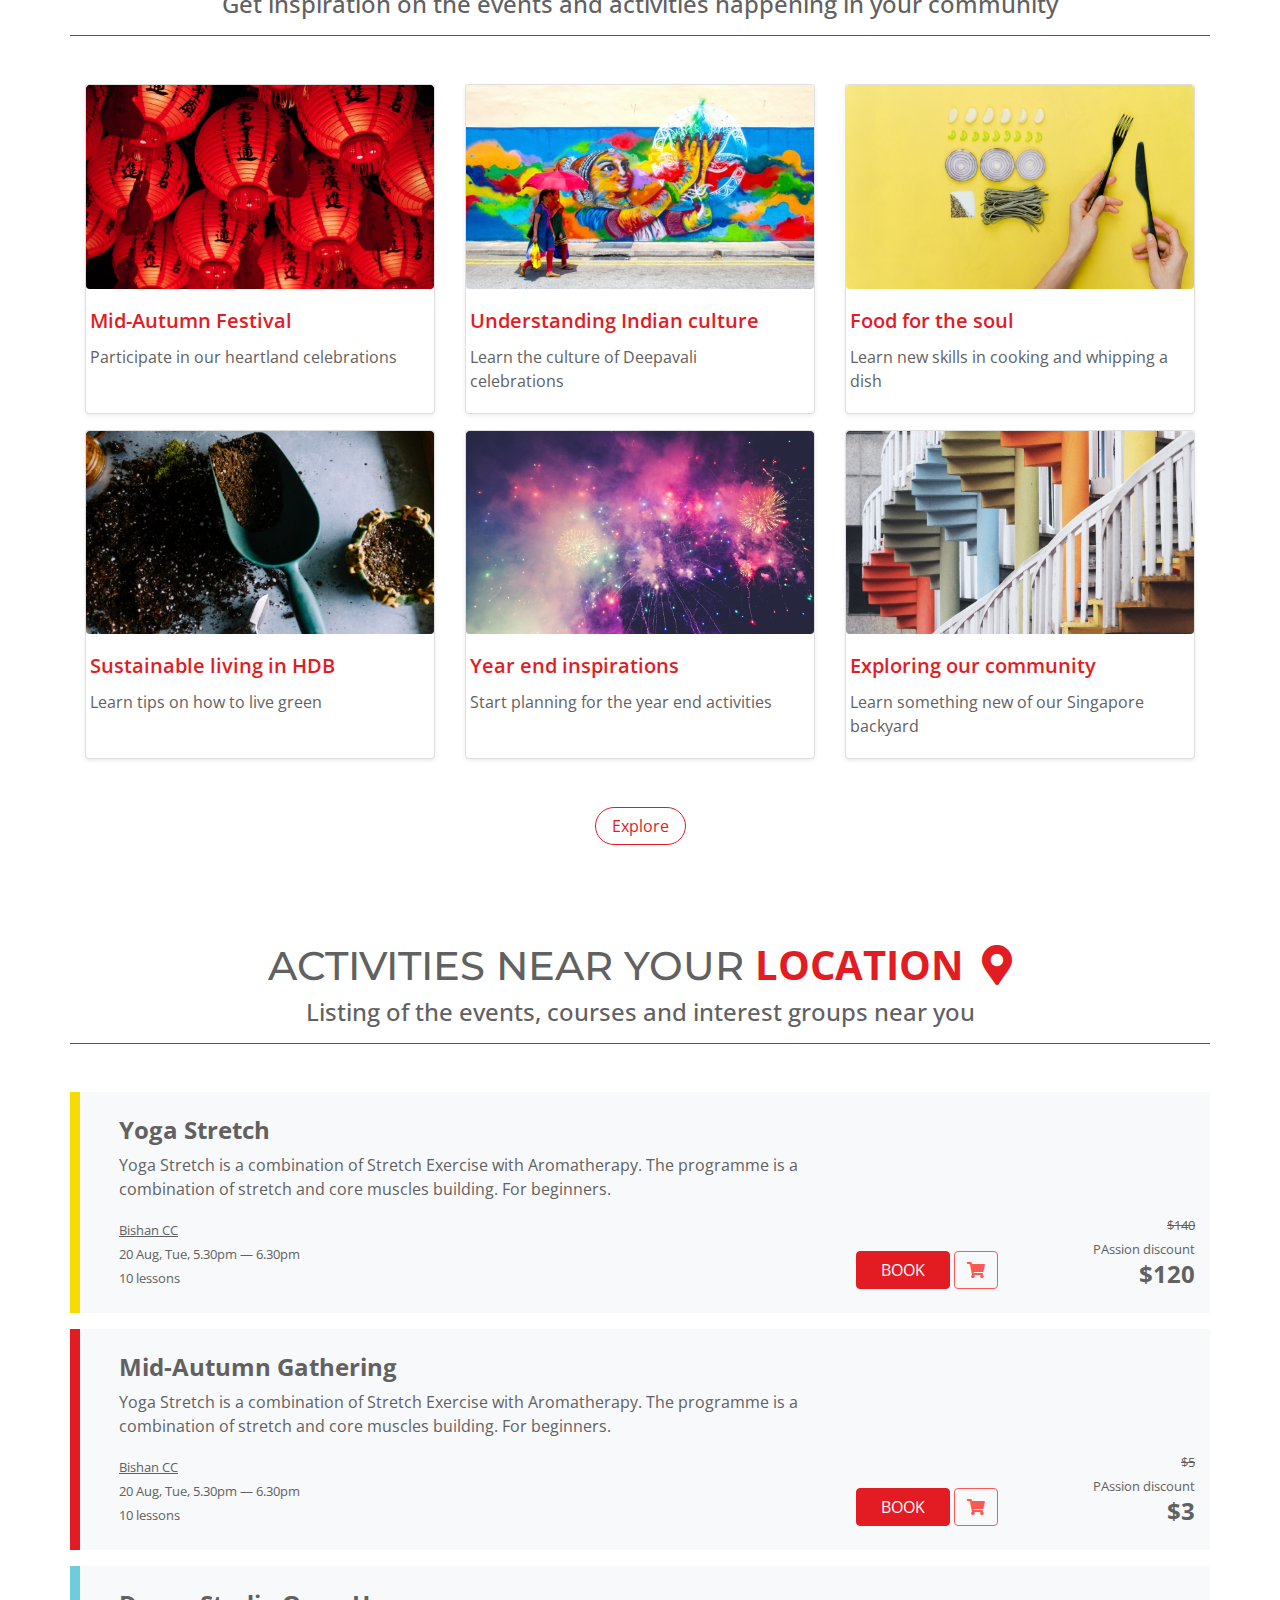
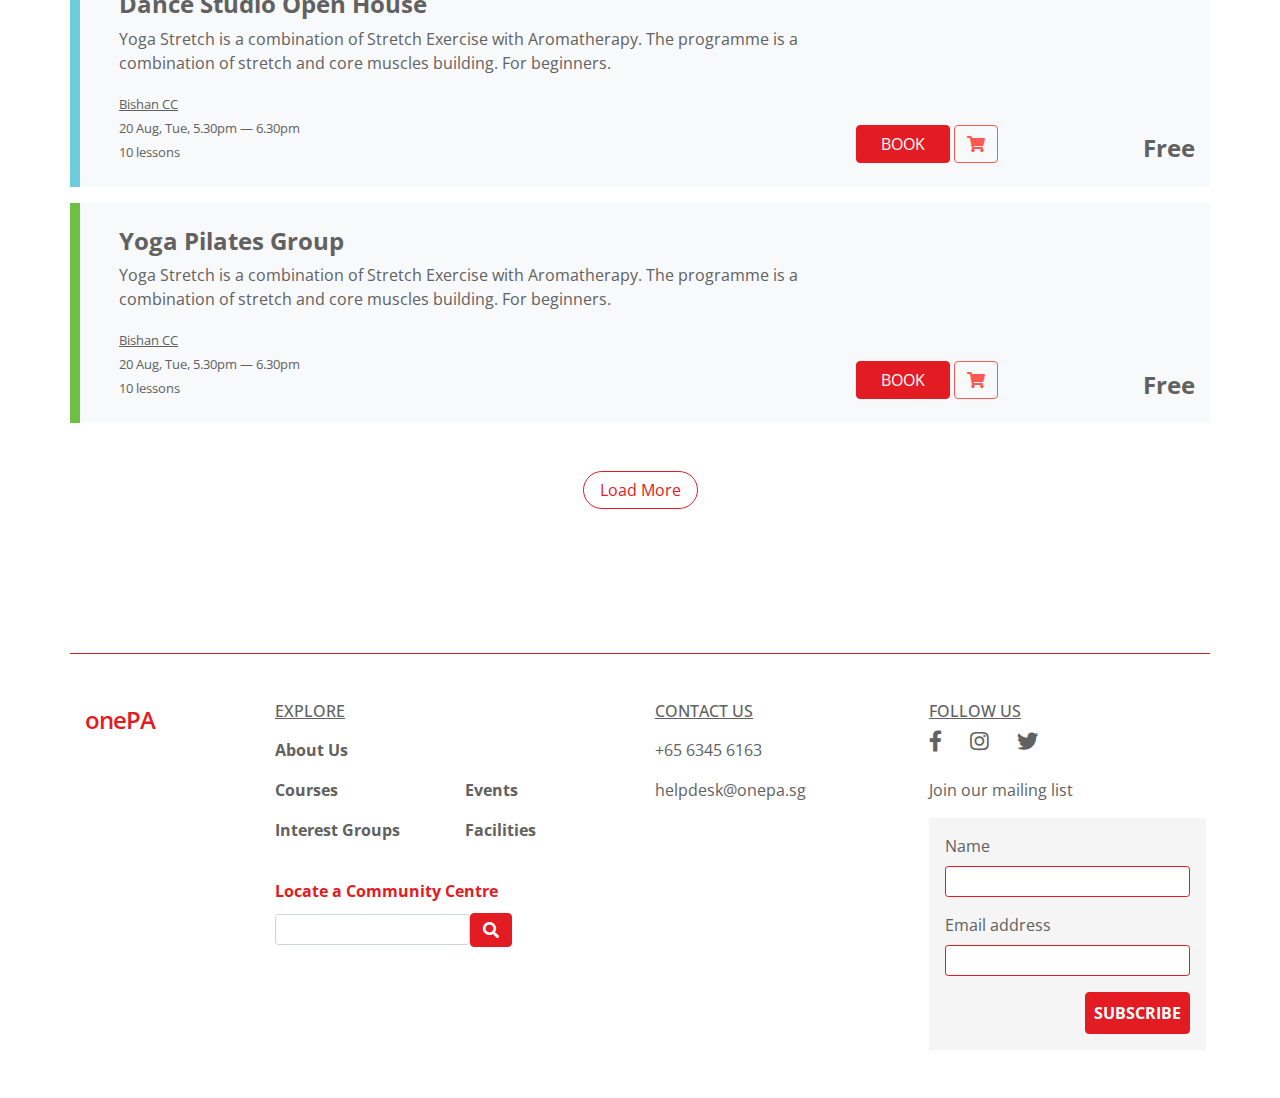
==== commit c4191394: "Add files via upload" ====
--- a/PA/index.html
+++ b/PA/index.html
@@ -24,7 +24,7 @@
       </div>
       
       <form class="form-inline col"> 
-        <input type="text" class="form-control w-75" placeholder="Search a course, event, interest group or facilities">
+        <input type="text" class="form-control typeahead" placeholder="Search a course, event, interest group or facilities">
         <button class="btn btn-pa-solid"><i class="fas fa-search fa-lg"></i></button>
       </form>
       <div class="col-4 d-flex justify-content-end">
@@ -43,7 +43,7 @@
     <div class="collapse navbar-collapse" id="navbarSupportedContent">
         <ul class="navbar-nav w-100">
           <li class="nav-item w-100 dropdown">
-            <a id="navCourses" class="nav-link dropdown-toggle pl-4" href="#" data-toggle="dropdown" role="button" aria-haspopup="true" aria-expanded="false"><div class="text-left mx-auto d-inline-block"><span class="h3 text-uppercase font-weight-bold d-block">Courses</span><span class="d-block">I want to learn</span></div></a>
+            <a id="navCourses" class="nav-link dropdown-toggle pl-4" href="courses_landing.html" role="button" aria-haspopup="true" aria-expanded="false"><div class="text-left mx-auto d-inline-block"><span class="h3 text-uppercase font-weight-bold d-block">Courses</span><span class="d-block">I want to learn</span></div></a>
 
             <div class="dropdown-menu w-100">
               <a class="dropdown-item" href="#">Arts &amp; Music</a>
@@ -52,11 +52,25 @@
             
             </div>
           </li>
-          <li class="nav-item w-100">
-              <a id="navEvents" class="nav-link pl-4" href="#"><div class="text-left mx-auto d-inline-block"><span class="h3 text-uppercase font-weight-bold d-block">Events</span><span class="d-block">I want to attend</span></div></a>
+          <li class="nav-item w-100 dropdown">
+              <a id="navEvents" class="nav-link dropdown-toggle pl-4" href="#"><div class="text-left mx-auto d-inline-block"><span class="h3 text-uppercase font-weight-bold d-block">Events</span><span class="d-block">I want to attend</span></div></a>
+          
+              <div class="dropdown-menu w-100">
+                <a class="dropdown-item" href="#">Karaoke Singing</a>
+                <a class="dropdown-item" href="#">Festival &amp; Celebration</a>
+                <a class="dropdown-item" href="#">Community Event</a>
+              
+              </div>
           </li>
-          <li class="nav-item w-100">
-            <a id="navFacilities"class="nav-link pl-4" href="#"><div class="text-left mx-auto d-inline-block"><span class="h3 text-uppercase font-weight-bold d-block">Facilities</span><span class="d-block">I want to book</span></div></a>
+          <li class="nav-item w-100 dropdown">
+            <a id="navFacilities"class="nav-link dropdown-toggle pl-4" href="#"><div class="text-left mx-auto d-inline-block"><span class="h3 text-uppercase font-weight-bold d-block">Facilities</span><span class="d-block">I want to book</span></div></a>
+            <div class="dropdown-menu w-100">
+              <a class="dropdown-item" href="#">Badminton Courts</a>
+              <a class="dropdown-item" href="#">Basketball Courts</a>
+              <a class="dropdown-item" href="#">Yoga Studio</a>
+            
+            </div>
+          
           </li>
           <li class="nav-item w-100 dropdown">
             <a id="navGroups" class="nav-link dropdown-toggle pl-4" href="#" data-toggle="dropdown" role="button" aria-haspopup="true"><div class="text-left mx-auto d-inline-block"><span class="h3 text-uppercase font-weight-bold d-block">Interest Groups</span><span class="d-block">I want to join</span></div></a>
@@ -73,11 +87,11 @@
   </nav>
 
       <main role="main">
-          <div id="myCarousel" class="carousel slide" data-ride="carousel">
+          <div id="mainCarousel" class="carousel slide" data-ride="carousel">
               <ol class="carousel-indicators">
-                <li data-target="#myCarousel" data-slide-to="0" class="active"></li>
-                <li data-target="#myCarousel" data-slide-to="1"></li>
-                <li data-target="#myCarousel" data-slide-to="2"></li>
+                <li data-target="#mainCarousel" data-slide-to="0" class="active"></li>
+                <li data-target="#mainCarousel" data-slide-to="1"></li>
+                <li data-target="#mainCarousel" data-slide-to="2"></li>
               </ol>
               <div class="carousel-inner">
                 <div class="carousel-item active">
@@ -108,11 +122,11 @@
                   </div>
                 </div>
               </div>
-              <a class="carousel-control-prev" href="#myCarousel" role="button" data-slide="prev">
+              <a class="carousel-control-prev" href="#mainCarousel" role="button" data-slide="prev">
                 <span class="carousel-control-prev-icon" aria-hidden="true"></span>
                 <span class="sr-only">Previous</span>
               </a>
-              <a class="carousel-control-next" href="#myCarousel" role="button" data-slide="next">
+              <a class="carousel-control-next" href="#mainCarousel" role="button" data-slide="next">
                 <span class="carousel-control-next-icon" aria-hidden="true"></span>
                 <span class="sr-only">Next</span>
               </a>
@@ -214,46 +228,46 @@
             <section id="activities" class="py-5">
               <div class="container">
                 <div class="col-lg-12 mx-auto mb-5 text-center border-bottom-section">
-                  <h1 class="text-uppercase">ACTIVITIES FOR</h1>
+                  <h1 class="text-uppercase">ACTIVITIES FOR <a href="#" class="pa-color-red font-weight-bold">EVERYONE <i class="fas fa-chevron-circle-down"></i></a></h1>
                   <h4 class="mb-3">Browse activities by groups, interests or topics at your community</h4>
                 </div>
                   <div class="container text-center">
                     <div class="row">
-                      <div class="col pa-border mr-1 py-3 d-flex flex-column rounded">
-                        <img src="img/seniors.png" class="mx-auto w-50 my-3" alt="...">
+                        <a href="#" class="col pa-border mr-1 py-3 d-flex flex-column rounded pa-main-cube"><div class="col mr-1 py-3 d-flex flex-column rounded">
+                        <img src="img/seniors.svg" fill="#fff" class="mx-auto w-50 my-3" alt="...">
                         <h4 class="font-weight-bold mt-auto">Seniors</h4>   
-                      </div>
+                      </div></a>
                       
-                      <div class="col pa-border mx-1 py-3 d-flex flex-column rounded">
+                      <a href="#" class="col pa-border mr-1 py-3 d-flex flex-column rounded pa-main-cube"><div class="col mx-1 py-3 d-flex flex-column rounded">
                         <img src="img/family.png" class="mx-auto w-75 my-3" alt="...">
                         <h4 class="font-weight-bold mt-auto">Family</h4> 
-                      </div>
-                      <div class="col pa-border mx-1 py-3 d-flex flex-column rounded">
+                      </div></a>
+                      <a href="#" class="col pa-border mr-1 py-3 d-flex flex-column rounded pa-main-cube"><div class="col mx-1 py-3 d-flex flex-column rounded">
                         <img src="img/adventurous.png" class="mx-auto w-75 my-3" alt="...">
                         <h4 class="font-weight-bold mt-auto">Adventurous</h4> 
-                      </div>
-                      <div class="col pa-border ml-1 py-3 d-flex flex-column rounded">
+                      </div></a>
+                      <a href="#" class="col pa-border mr-1 py-3 d-flex flex-column rounded pa-main-cube"><div class="col ml-1 py-3 d-flex flex-column rounded">
                         <img src="img/volunteers.png" class="mx-auto w-50 my-3" alt="...">
                         <h4 class="font-weight-bold mt-auto">Volunteers</h4> 
-                      </div>
+                      </div></a>
                       <div class="w-100 my-1"></div>
-                      <div class="col pa-border mr-1 py-3 d-flex flex-column rounded">
-                        <img src="img/sporty.png" class="mx-auto w-50 my-3" alt="...">
+                      <a href="#" class="col pa-border mr-1 py-3 d-flex flex-column rounded pa-main-cube"><div class="col mr-1 py-3 d-flex flex-column rounded">
+                        <img src="img/sporty.svg" class="mx-auto w-50 my-3" alt="...">
                         <h4 class="font-weight-bold mt-auto">Sporty</h4>   
-                      </div>
+                      </div></a>
                       
-                      <div class="col pa-border mx-1 py-3 d-flex flex-column rounded">
+                      <a href="#" class="col pa-border mr-1 py-3 d-flex flex-column rounded pa-main-cube"><div class="col mx-1 py-3 d-flex flex-column rounded">
                         <img src="img/grassroots.png" class="mx-auto w-50 my-3" alt="...">
                         <h4 class="font-weight-bold mt-auto">Grassroots</h4> 
-                      </div>
-                      <div class="col pa-border mx-1 py-3 d-flex flex-column rounded">
+                      </div></a>
+                      <a href="#" class="col pa-border mr-1 py-3 d-flex flex-column rounded pa-main-cube"><div class="col mx-1 py-3 d-flex flex-column rounded">
                         <img src="img/mummies.png" class="mx-auto w-50 my-3" alt="...">
                         <h4 class="font-weight-bold mt-auto">Adult Learners</h4> 
-                      </div>
-                      <div class="col pa-border ml-1 py-3 d-flex flex-column rounded">
+                      </div></a>
+                      <a href="#" class="col pa-border mr-1 py-3 d-flex flex-column rounded pa-main-cube"><div class="col ml-1 py-3 d-flex flex-column rounded">
                         <img src="img/teens.png" class="mx-auto w-50 my-3" alt="...">
                         <h4 class="font-weight-bold mt-auto">Young &amp; Teens</h4> 
-                      </div>
+                      </div></a>
                     </div>
                   </div><!-- row -->
                   
@@ -296,29 +310,29 @@
                 <div class="container">
                   <div class="row">
                     <div class="col-lg-12 mx-auto mb-5 text-center border-bottom-section">
-                        <h1 class="text-uppercase">What&rsquo;s trending in</h1>
+                        <h1 class="text-uppercase">What&rsquo;s trending <a href="#" class="pa-color-red font-weight-bold">this week <i class="fas fa-calendar-day ml-2"></i></a></h1>
                         <h4 class="mb-3">Get inspiration on the events and activities happening in your community</h4>
                       </div>  
                   </div>
                 
                   <div class="row">
                     <div class="col-lg-12">
-                        <div class="card-deck">
-                            <div class="card border-0">
+                        <div class="card-deck mb-3">
+                            <div class="card shadow-sm">
                               <img src="img/henry-co-568066-unsplash.jpg" class="card-img-top" alt="...">
                               <div class="card-body ml-n3">
                                 <h5 class="card-title ">Mid-Autumn Festival</h5>
                                 <p class="card-text">Participate in our heartland celebrations</p>
                               </div>
                             </div>
-                            <div class="card border-0">
+                            <div class="card shadow-sm">
                               <img src="img/nick-fewings-1454405-unsplash.jpg" class="card-img-top" alt="...">
                               <div class="card-body ml-n3">
                                 <h5 class="card-title">Understanding Indian culture</h5>
                                 <p class="card-text">Learn the culture of Deepavali celebrations</p>
                               </div>
                             </div>
-                            <div class="card border-0">
+                            <div class="card shadow-sm">
                               <img src="img/toa-heftiba-530183-unsplash.jpg" class="card-img-top" alt="...">
                               <div class="card-body ml-n3">
                                 <h5 class="card-title">Food for the soul</h5>
@@ -328,21 +342,21 @@
                           </div>
         
                           <div class="card-deck">
-                              <div class="card border-0">
+                              <div class="card shadow-sm">
                                 <img src="img/neslihan-gunaydin-3493-unsplash.jpg" class="card-img-top" alt="...">
                                 <div class="card-body ml-n3">
                                   <h5 class="card-title">Sustainable living in HDB</h5>
                                   <p class="card-text">Learn tips on how to live green</p>
                                 </div>
                               </div>
-                              <div class="card border-0">
+                              <div class="card shadow-sm">
                                 <img src="img/mike-enerio-1194391-unsplash.jpg" class="card-img-top" alt="...">
                                 <div class="card-body ml-n3">
                                   <h5 class="card-title">Year end inspirations</h5>
                                   <p class="card-text">Start planning for the year end activities </p>
                                 </div>
                               </div>
-                              <div class="card border-0">
+                              <div class="card shadow-sm">
                                 <img src="img/cj-dayrit-1374243-unsplash.jpg" class="card-img-top" alt="...">
                                 <div class="card-body ml-n3">
                                   <h5 class="card-title">Exploring our community</h5>
@@ -367,7 +381,7 @@
               <div class="container">
                   <div class="row">
                       <div class="col-lg-12 mx-auto mb-5 text-center border-bottom-section">
-                          <h1 class="text-uppercase">Activities near your location</h1>
+                          <h1 class="text-uppercase">Activities near your <a href="#" class="pa-color-red font-weight-bold">location <i class="fas fa-map-marker-alt ml-2"></i></a></h1>
                           <h4 class="mb-3">Listing of the events, courses and interest groups near you</h4>
                       </div>  
                   </div>
@@ -385,7 +399,7 @@
                     </div>
                     <div class="col-lg-2 text-right">
                       <small><del>$140</del><br>PAssion discount</small>
-                      <h4 class="font-weight-bold">$120</h4>
+                      <h4 class="font-weight-bold mb-0">$120</h4>
                     </div>
                   </div>
 
@@ -402,7 +416,7 @@
                     </div>
                     <div class="col-lg-2 text-right">
                       <small><del>$5</del><br>PAssion discount</small>
-                      <h4 class="font-weight-bold">$3</h4>
+                      <h4 class="font-weight-bold mb-0">$3</h4>
                     </div>
                   </div>
 
@@ -419,7 +433,7 @@
                     </div>
                     <div class="col-lg-2 text-right">
                       
-                      <h4 class="font-weight-bold">Free</h4>
+                      <h4 class="font-weight-bold mb-0">Free</h4>
                     </div>
                   </div>
 
@@ -435,7 +449,7 @@
                         <button type="button" class="btn btn-pa-cart "><i class="fas fa-shopping-cart"></i></button>
                     </div>
                     <div class="col-lg-2 text-right">
-                      <h4 class="font-weight-bold">Free</h4>
+                      <h4 class="font-weight-bold mb-0">Free</h4>
                     </div>
                   </div>
 
@@ -514,6 +528,13 @@
     <script src="https://code.jquery.com/jquery-3.3.1.slim.min.js" integrity="sha384-q8i/X+965DzO0rT7abK41JStQIAqVgRVzpbzo5smXKp4YfRvH+8abtTE1Pi6jizo" crossorigin="anonymous"></script>
     <script src="https://cdnjs.cloudflare.com/ajax/libs/popper.js/1.14.7/umd/popper.min.js" integrity="sha384-UO2eT0CpHqdSJQ6hJty5KVphtPhzWj9WO1clHTMGa3JDZwrnQq4sF86dIHNDz0W1" crossorigin="anonymous"></script>
     <script src="https://stackpath.bootstrapcdn.com/bootstrap/4.3.1/js/bootstrap.min.js" integrity="sha384-JjSmVgyd0p3pXB1rRibZUAYoIIy6OrQ6VrjIEaFf/nJGzIxFDsf4x0xIM+B07jRM" crossorigin="anonymous"></script>
+      
+    <script src="js/typeahead.bundle.js"></script>
+      
+     
+      <script src="js/mockdata.js"></script>
+      
+
 
   
   
--- a/PA/css/custom.css
+++ b/PA/css/custom.css
@@ -15,6 +15,16 @@
     
 }
 
+#pageCheckout {
+    width: 100%;
+    height: 100%;
+    background-image: url('../img/bg_blob_red.svg'), url('../img/bg_blob_green.svg'), url('../img/bg_blob_blue.svg');
+    background-repeat: no-repeat;
+    background-position: top 50% right,
+      top 75% left,
+      bottom right;
+}
+
 #promotions {
     background: url(../img/blob_bg.svg) top right no-repeat;
 }
@@ -32,6 +42,10 @@
     border-bottom: 1px solid #E31B23;
 }
 
+footer {
+    border-top: 1px solid #E31B23;
+}
+
 .pa-border {
     border: 1px solid #E31B23;
 }
@@ -39,6 +53,7 @@
 .btn-pa-outline {
     color: #E31B23;
     border-color: #E31B23;
+    background-color: #fff;
   }
 
 .btn-pa-outline:hover {
@@ -74,7 +89,7 @@
     color: #fff;     
     font-family: 'Open Sans', sans-serif;
     background-color: #616161; 
-    padding: 1.3em 0;
+    padding: 1.2em 0;
 }
 
 #paNavBar .dropdown-menu a{
@@ -114,7 +129,7 @@
   border-color: #FF5852;
 }
  
- #navCourses:hover {
+ #navCourses:hover, #navCourses:focus-within, #navCourses.active {
     background-image: linear-gradient(90deg, #f7db05 0%, #ff5852 100%) !important;
     border-right: 1px solid #fff;
    
@@ -128,24 +143,22 @@
 
  #navFacilities:hover {
     background-image: linear-gradient(90deg, #6fccdd 0%, #f7db05 100%) !important;
-    /*border-right: 1px solid #fff;
-    border-left: 1px solid #fff;*/
+    border-right: 1px solid #fff;
+    border-left: 1px solid #fff;
  }  
 
- #navGroups:hover {
+ #navGroups:hover, #navGroups:focus-within, #navGroups.active {
     background-image: linear-gradient(90deg, #6ebf44 0%, #6fccdd 100%) !important;
     /*border-left: 1px solid #fff;*/
  }  
-/*
- .dropdown-toggle::after {
-    display: none;
-}*/
-
-.dropdown-toggle::after {
-    display: inline-block;
+
+
+ /*main nav dropdown arrow */
+ #paNavBar .dropdown-toggle::after {
+    /*display: inline-block;*/
     width: 1em;
     height: 1em;
-    margin:  1.8em 2em 0 0;
+    margin:  1.6em 2em 0 0;
     float: right;
   
     content: "";
@@ -156,15 +169,16 @@
 
 
 
-.dropdown-toggle[aria-expanded="true"]:after {
+#paNavBar .dropdown-toggle[aria-expanded="true"]:after {
   transform: rotate(-135deg);
 }
 
 
 /*for the animation*/
-.dropdown-toggle:after {
+#paNavBar .dropdown-toggle:after {
   transition: 0.5s;
 }
+
 textarea:focus,
 input[type="text"]:focus,
 input[type="password"]:focus,
@@ -209,7 +223,64 @@
     
 }
 
-.checkbox-custom, .radio-custom {
+a.pa-courses-cube {
+    color: #616161;
+}
+
+a.pa-courses-cube:hover {
+    background:#F7DB05;
+   
+    text-decoration: none;
+}
+
+.has-symbol .form-control {
+    padding-left: 2.375rem;
+}
+
+.has-symbol .form-control-feedback {
+    position: absolute;
+    z-index: 2;
+    display: block;
+    width: 2.375rem;
+    height: 2.375rem;
+    line-height: 2.375rem;
+    text-align: center;
+    pointer-events: none;
+    color: #E31B23;
+}
+
+.pa-color-red {
+    color: #E31B23;
+}
+
+.breadcrumb {
+    background: none;
+}
+
+.breadcrumb-item.active {
+    font-weight: 800;
+    color: #212121;
+}
+
+.breadcrumb-item + .breadcrumb-item::before {
+    color: #212121;
+    content: ">";
+  }
+
+  #result-page-courses {
+    background-image: linear-gradient(90deg, #f7db05 0%, #ff5852 100%) !important; 
+    color: #fff;
+  }
+
+  #result-page-courses a, a {
+      color: #616161;
+  }
+
+a:hover {
+    color: #E31B23;
+}
+
+  .checkbox-custom, .radio-custom {
     opacity: 0;
     position: absolute;   
 }
@@ -227,15 +298,17 @@
 
 .checkbox-custom + .checkbox-custom-label:before, .radio-custom + .radio-custom-label:before {
     content: '';
-    background: #fff;
-    border: 2px solid #ddd;
+    background: transparent;
+    border: 0;
     display: inline-block;
     vertical-align: middle;
     width: 20px;
     height: 20px;
-    padding: 2px;
-    margin-right: 10px;
+    /*padding: 2px;*/ 
+    margin-right: 0px;
     text-align: center;
+    position: relative;
+    top: -4px;
 }
 
 
@@ -251,4 +324,217 @@
 
 .checkbox-custom:focus + .checkbox-custom-label, .radio-custom:focus + .radio-custom-label {
   outline: 1px solid #ddd; /* focus style */
-}+}
+
+.nav-pills .nav-link.active,
+.nav-pills .show > .nav-link {
+  background-color: #E31B23;
+}
+
+.close {
+  opacity: 1;
+}
+
+.btn-link {
+  color: #E31B23;
+}
+
+.btn-link:hover {
+  color: #E31B23;
+  opacity: .8;
+  text-decoration: underline;
+}
+
+
+/* checkout */
+
+.stepwizard {
+    display: table;
+    width: 100%;
+    position: relative;
+    margin-top: 40px;
+  }
+  .stepwizard p {
+    margin-top: 10px;
+  }
+
+  .stepwizard-row {
+    display: table-row;
+  }
+
+  .stepwizard-row:before {
+    top: 20px;
+    bottom: 0;
+    position: absolute;
+    content: " ";
+    width: 75%;
+    height: 2px;
+    background-color: #616161;
+    z-index: -100;
+    left: 9.3em;
+    
+  }
+
+  .stepwizard-step {
+    display: table-cell;
+    text-align: center;
+    position: relative;
+    z-index: 100;
+
+  }
+  .stepwizard-step .btn.disabled {
+   opacity: 1 !important;
+   filter: alpha(opacity=100) !important;
+  }
+  
+  .btn-circle {
+    /*width: 30px;
+    height: 30px;
+    text-align: center;
+    padding: 6px 0;
+    font-size: 12px;
+    line-height: 1.428571429;
+    border-radius: 15px;*/
+
+    width: 45px;
+    height: 45px;
+    -webkit-border-radius: 25px;
+    -moz-border-radius: 25px;
+    border-radius: 25px;
+    text-align: center;
+
+  }
+
+.btn-dark {
+  background-color: #212121;
+}
+
+.btn-outline-dark {
+    background-color: #fff !important;
+    border-color: #212121 !important;
+}
+
+.checkoutCounter {
+  border: 0;
+  text-align: center;
+  width: 3em;
+  background: transparent;
+}
+
+.card-header .fas {
+  transition: .3s transform ease-in-out;
+}
+.card-header .collapsed .fas {
+  transform: rotate(180deg);
+}
+
+
+/*multi select*/
+
+.multiselect {
+  width: inherit;
+}
+
+.selectBox {
+  position: relative;
+}
+
+.selectBox select {
+  width: 100%;
+  
+}
+
+.overSelect {
+  position: absolute;
+  left: 0;
+  right: 0;
+  top: 0;
+  bottom: 0;
+}
+
+#checkboxes {
+  display: none;
+  /*border: 1px #dadada solid;*/
+  background: #fff;
+  margin-top: .5em;
+  width: 100%;
+}
+
+#checkboxes label {
+  display: block;
+}
+
+#checkboxes label:hover {
+  background-color: #FF5852;
+  color: #fff;
+}
+
+button {
+    fill: #6c757d;
+}
+button:hover {
+    fill: #6c757d;
+    fill: #fff;
+}
+
+.custom-radio .custom-control-input:checked ~ .custom-control-label::after {
+  background-image: url("data:image/svg+xml,%3csvg xmlns='http://www.w3.org/2000/svg' viewBox='-4 -4 8 8'%3e%3ccircle r='3' fill='%23E31B23'/%3e%3c/svg%3e");
+
+}
+
+.custom-control-input:checked~.custom-control-label::before {
+  color: #fff;
+  border-color: #E31B23;
+      background-color: #fff
+    
+}
+
+
+div.card-courses::before {
+    content:'COURSES';
+    font-size: .8em;
+    color: #F7DB05;
+    font-weight: bold;
+    margin-bottom: 1em;
+    margin-left: 1em;
+    position: absolute;
+    top: -2em;
+
+}
+
+div.card-events::before {
+    content:'EVENTS';
+    font-size: .8em;
+    color: #E31B23;
+    font-weight: bold;
+    margin-bottom: 1em;
+    margin-left: 1em;
+    position: absolute;
+    top: -2em;
+
+}
+
+
+div.card-facilities::before {
+    content:'FACILITIES';
+    font-size: .8em;
+    color: #6FCCDD;
+    font-weight: bold;
+    margin-bottom: 1em;
+    margin-left: 1em;
+    position: absolute;
+    top: -2em;
+
+}
+
+div.card-groups::before {
+    content:'INTEREST GROUPS';
+    font-size: .8em;
+    color: #6EBF44;
+    font-weight: bold;
+    margin-bottom: 1em;
+    margin-left: 1em;
+    position: absolute;
+    top: -2em;
+
+}
